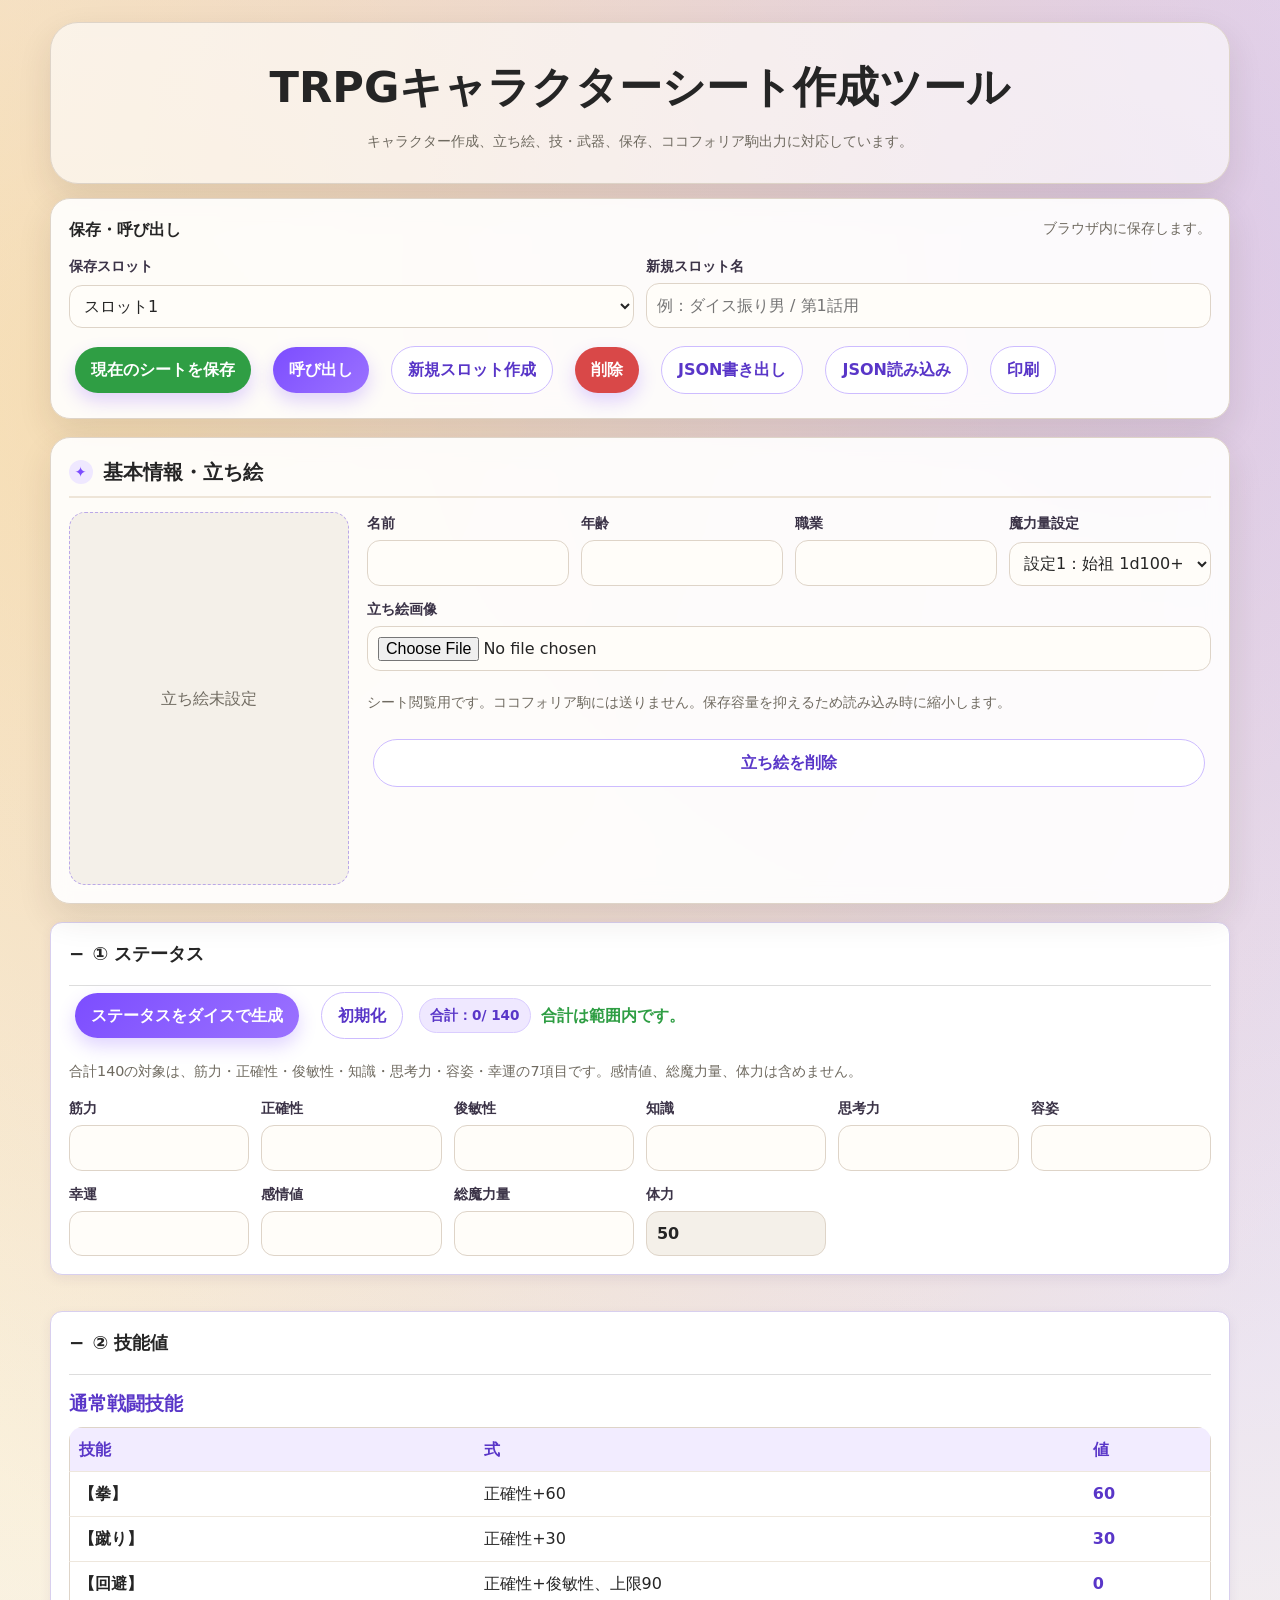
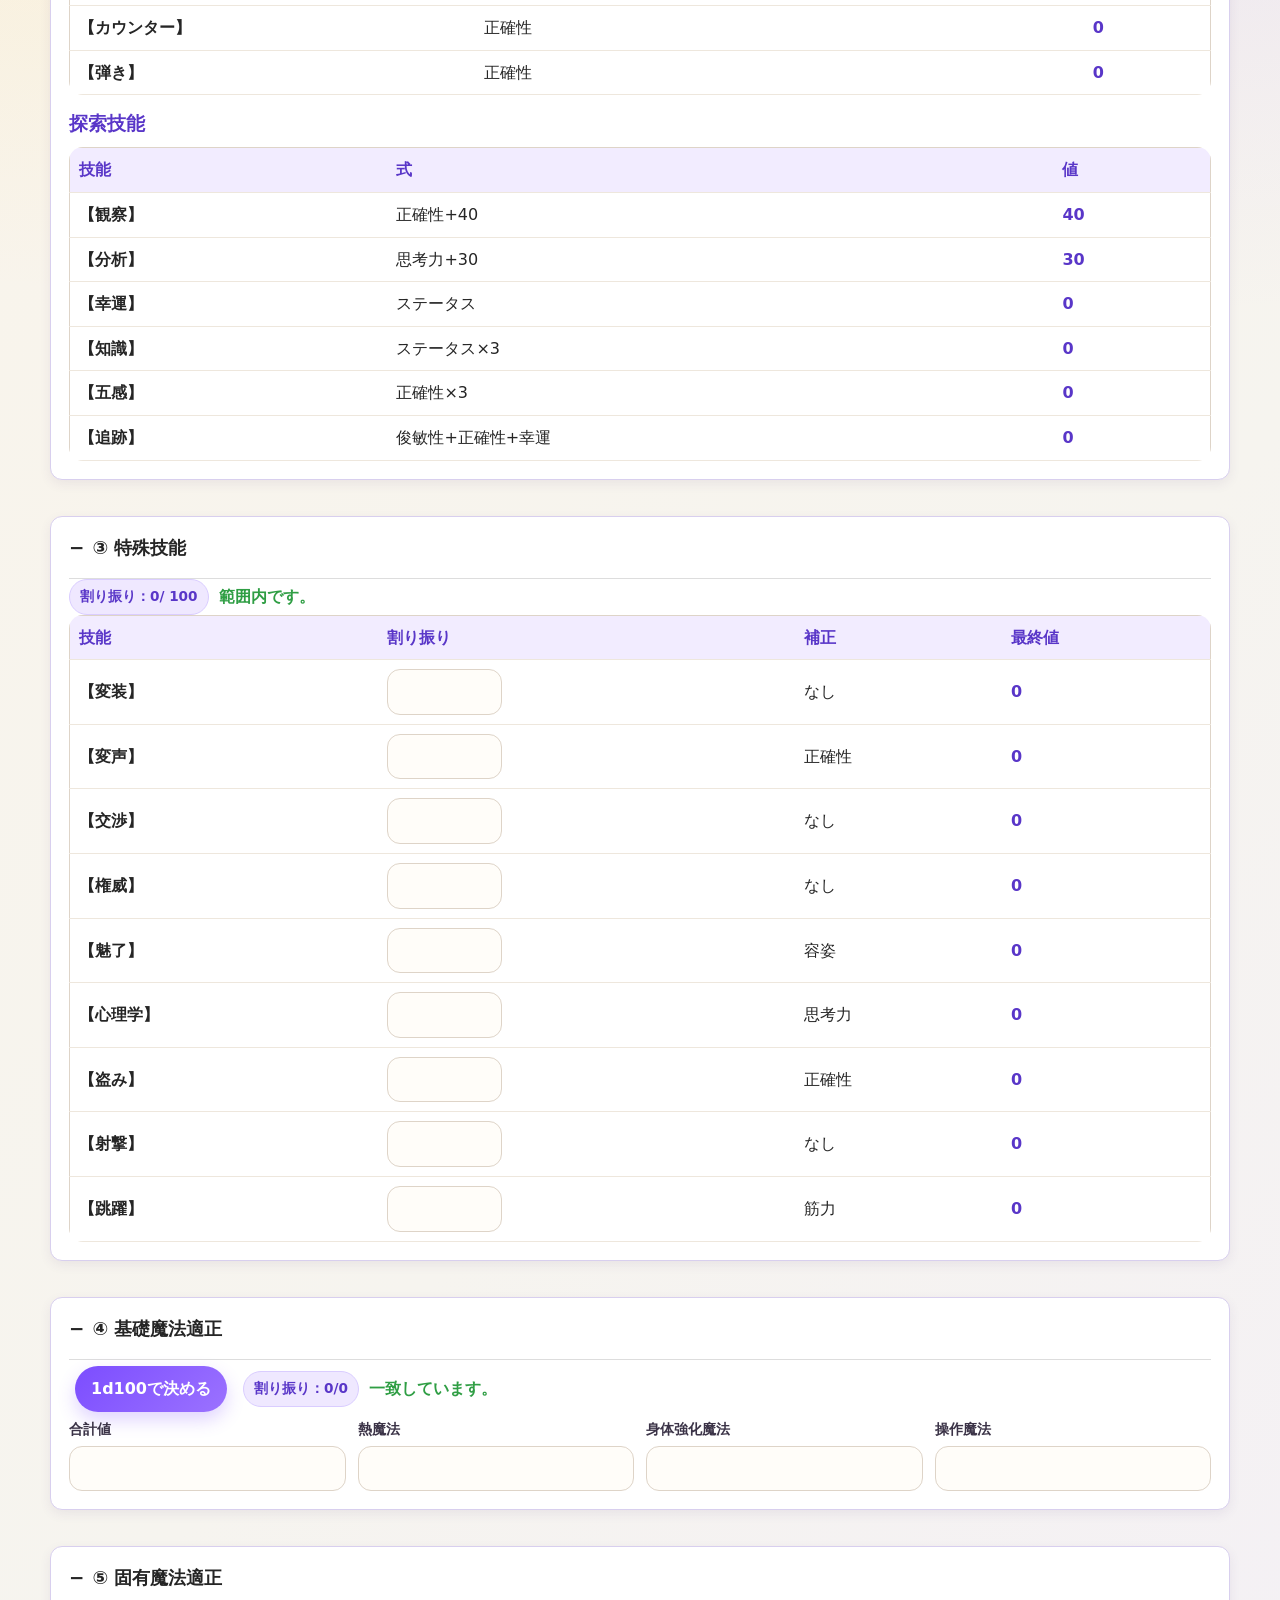
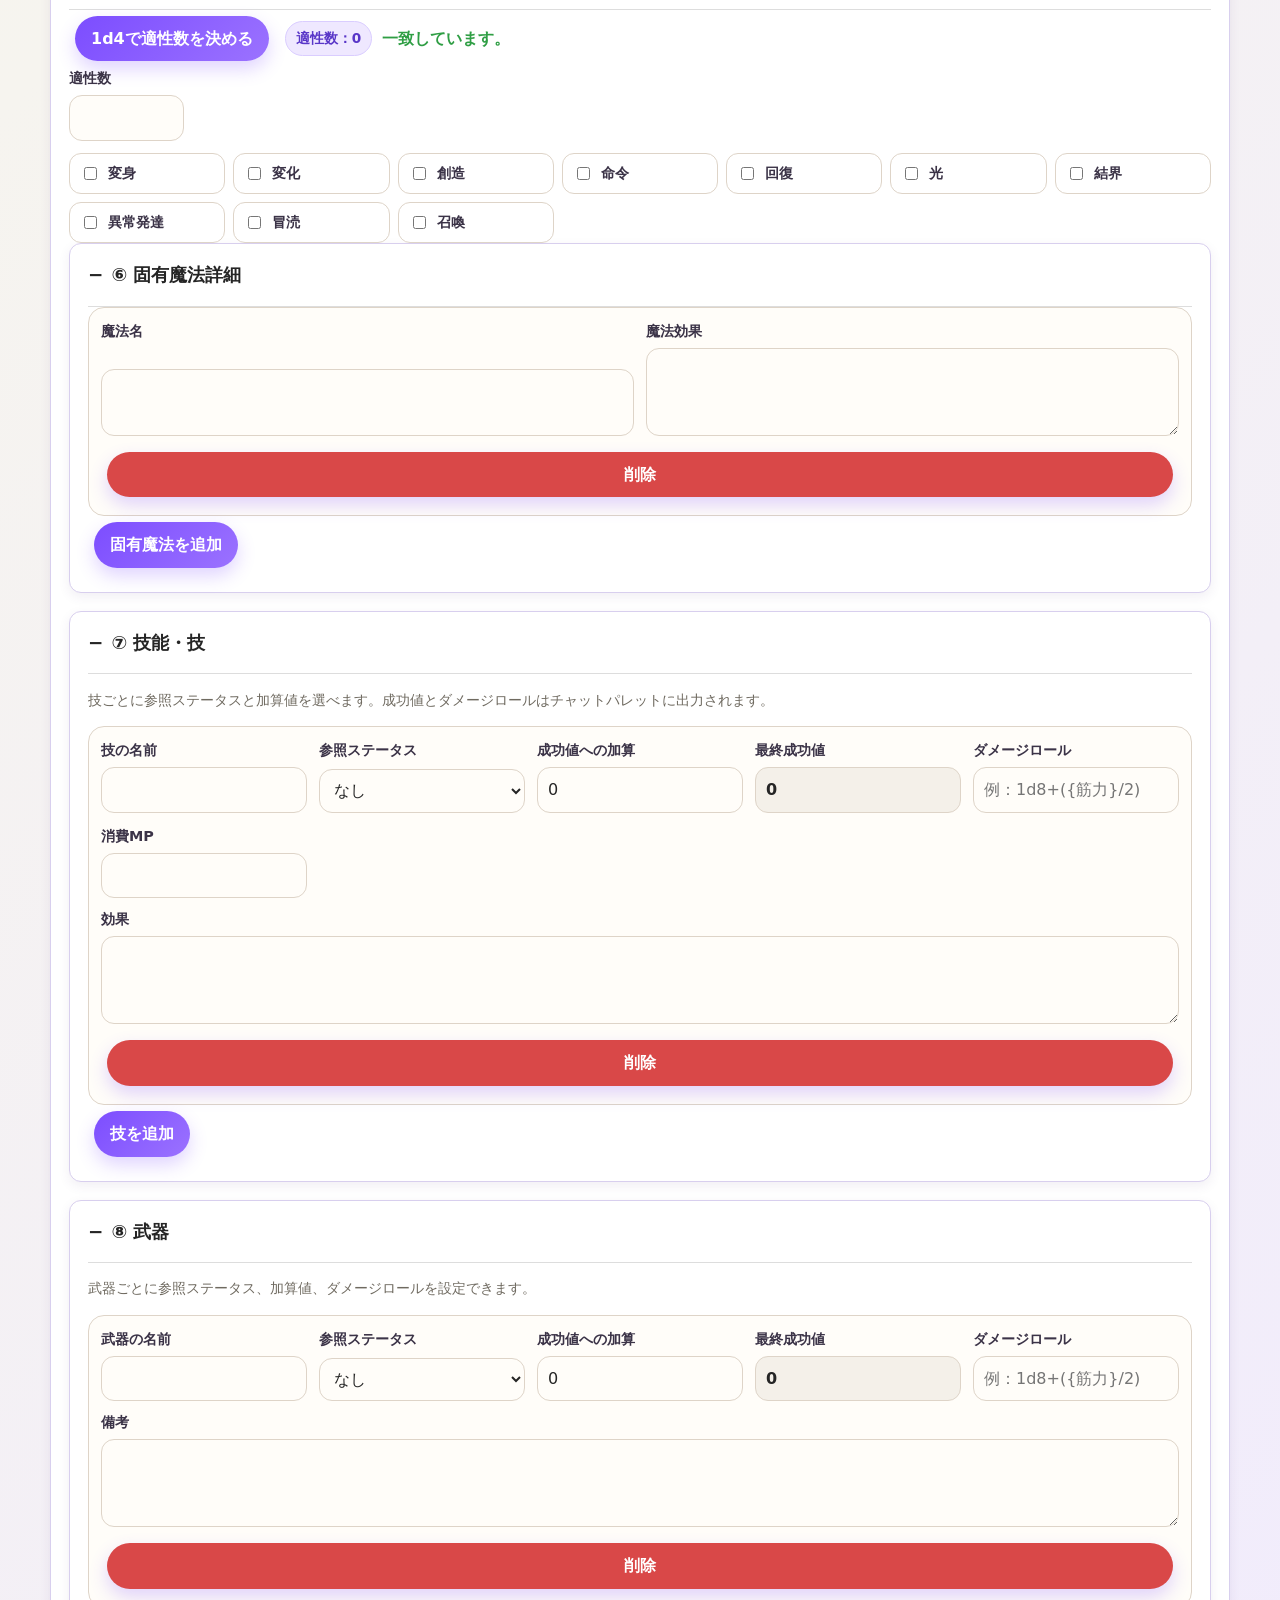
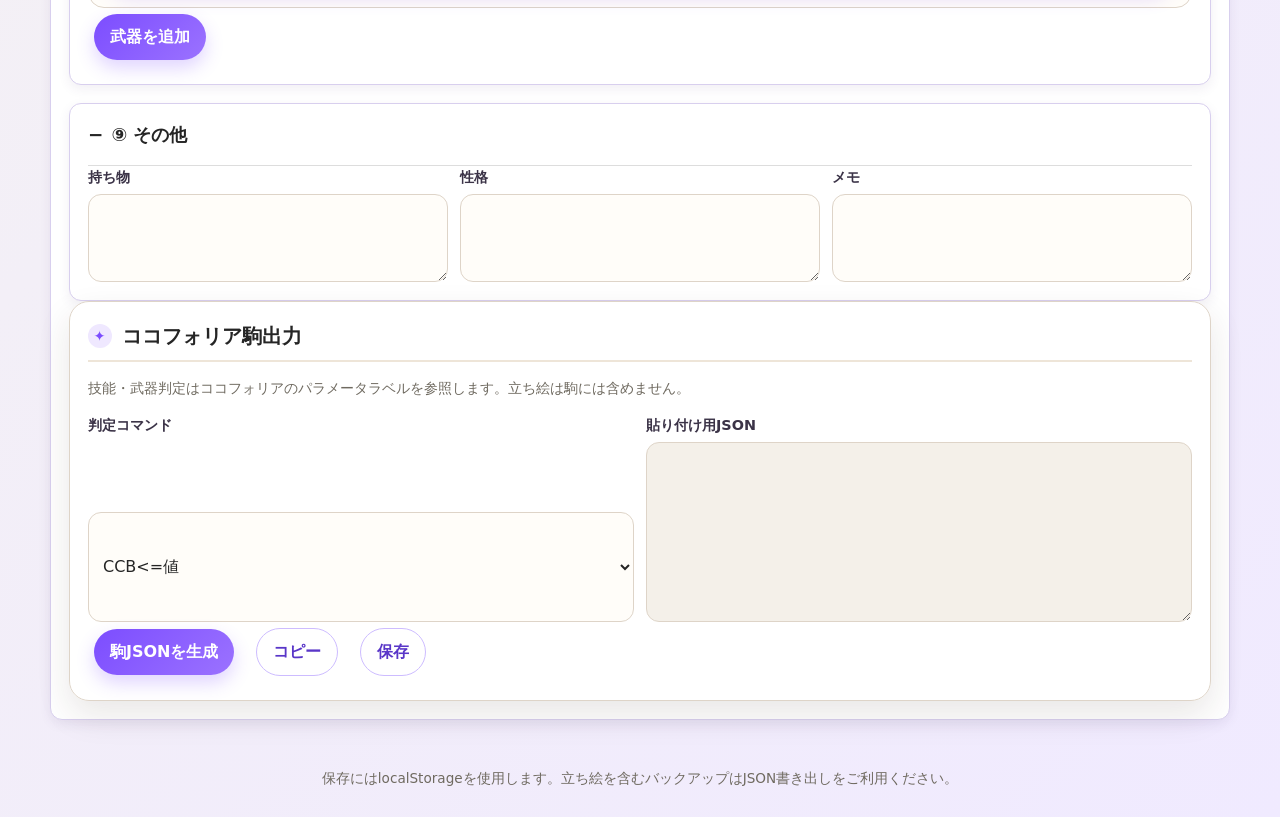
==== character-sheet.html @ ca89bb5b "Add files via upload" ====
<!DOCTYPE html>
<html lang="ja">
<head>
<meta charset="UTF-8"><meta name="viewport" content="width=device-width,initial-scale=1">
<title>TRPGキャラクターシート作成ツール</title>
<link rel="stylesheet" href="character-sheet_style.css">

</head>
<body>
<header><h1>TRPGキャラクターシート作成ツール</h1><p class="subtitle">キャラクター作成、立ち絵、技・武器、保存、ココフォリア駒出力に対応しています。</p></header>
<main>
<div class="toolbar"><div class="toolbar-title"><strong>保存・呼び出し</strong><span id="saveMessage" class="note">ブラウザ内に保存します。</span></div><div class="grid two"><div class="field"><label>保存スロット</label><select id="saveSlot"></select></div><div class="field"><label>新規スロット名</label><input id="newSlotName" placeholder="例：ダイス振り男 / 第1話用"></div></div><div class="row"><button class="ok" onclick="saveSheet()">現在のシートを保存</button><button onclick="loadSheet()">呼び出し</button><button class="secondary" onclick="createSlot()">新規スロット作成</button><button class="danger" onclick="deleteSlot()">削除</button><button class="secondary" onclick="exportJson()">JSON書き出し</button><button class="secondary" onclick="importFile.click()">JSON読み込み</button><button class="secondary" onclick="print()">印刷</button><input id="importFile" type="file" accept="application/json" hidden onchange="importJson(event)"></div></div>
<section><h2>基本情報・立ち絵</h2><div class="portrait-wrap"><div><img id="portraitPreview" class="portrait" alt="立ち絵プレビュー"><div id="portraitEmpty" class="portrait empty">立ち絵未設定</div></div><div><div class="grid"><div class="field"><label>名前</label><input id="charName" data-save></div><div class="field"><label>年齢</label><input id="age" data-save></div><div class="field"><label>職業</label><input id="job" data-save></div><div class="field"><label>魔力量設定</label><select id="originSetting" data-save><option value="始祖">設定1：始祖 1d100+20</option><option value="眷属">設定2：眷属 1d100-1</option></select></div></div><div class="field no-print" style="margin-top:12px"><label>立ち絵画像</label><input id="portraitFile" type="file" accept="image/png,image/jpeg,image/webp" onchange="loadPortrait(event)"><p class="note">シート閲覧用です。ココフォリア駒には送りません。保存容量を抑えるため読み込み時に縮小します。</p><button class="secondary" onclick="clearPortrait()">立ち絵を削除</button></div></div></div></section>
<details open><summary>① ステータス</summary><div class="row no-print"><button onclick="rollStats()">ステータスをダイスで生成</button><button class="secondary" onclick="clearStats()">初期化</button><span class="pill">合計：<span id="manualTotal">0</span> / 140</span><span id="statMessage" class="note"></span></div><p class="note">合計140の対象は、筋力・正確性・俊敏性・知識・思考力・容姿・幸運の7項目です。感情値、総魔力量、体力は含めません。</p><div class="grid" id="statsGrid"></div></details>
<details open><summary>② 技能値</summary><h3>通常戦闘技能</h3><div class="table-wrap"><table><thead><tr><th>技能</th><th>式</th><th>値</th></tr></thead><tbody id="combatSkills"></tbody></table></div><h3>探索技能</h3><div class="table-wrap"><table><thead><tr><th>技能</th><th>式</th><th>値</th></tr></thead><tbody id="searchSkills"></tbody></table></div></details>
<details open><summary>③ 特殊技能</summary><div class="row"><span class="pill">割り振り：<span id="specialUsed">0</span> / 100</span><span id="specialMessage" class="note"></span></div><div class="table-wrap"><table><thead><tr><th>技能</th><th>割り振り</th><th>補正</th><th>最終値</th></tr></thead><tbody id="specialSkills"></tbody></table></div></details>
<details open><summary>④ 基礎魔法適正</summary><div class="row no-print"><button onclick="rollBasicMagic()">1d100で決める</button><span class="pill">割り振り：<span id="basicMagicUsed">0</span> / <span id="basicMagicTotalText">0</span></span><span id="basicMagicMessage" class="note"></span></div><div class="grid"><div class="field"><label>合計値</label><input id="basicMagicTotal" type="number" min="0" data-save oninput="calculateAll()"></div><div class="field"><label>熱魔法</label><input id="heatMagic" type="number" min="0" data-save oninput="calculateAll()"></div><div class="field"><label>身体強化魔法</label><input id="bodyMagic" type="number" min="0" data-save oninput="calculateAll()"></div><div class="field"><label>操作魔法</label><input id="controlMagic" type="number" min="0" data-save oninput="calculateAll()"></div></div></details>
<details open><summary>⑤ 固有魔法適正</summary><div class="row no-print"><button onclick="rollUniqueMagicCount()">1d4で適性数を決める</button><span class="pill">適性数：<span id="uniqueMagicCountText">0</span></span><span id="uniqueMagicMessage" class="note"></span></div><div class="field mini"><label>適性数</label><input id="uniqueMagicCount" type="number" min="0" max="4" data-save oninput="calculateAll()"></div><div id="uniqueMagicOptions" class="magic-options"></div></section>
<details open><summary>⑥ 固有魔法詳細</summary><div id="uniqueMagicDetails" class="dynamic-list"></div><button onclick="addUniqueMagicDetail()">固有魔法を追加</button></details>
<details open><summary>⑦ 技能・技</summary><p class="note">技ごとに参照ステータスと加算値を選べます。成功値とダメージロールはチャットパレットに出力されます。</p><div id="techniques" class="dynamic-list"></div><button onclick="addTechnique()">技を追加</button></details>
<details open><summary>⑧ 武器</summary><p class="note">武器ごとに参照ステータス、加算値、ダメージロールを設定できます。</p><div id="weapons" class="dynamic-list"></div><button onclick="addWeapon()">武器を追加</button></details>
<details open><summary>⑨ その他</summary><div class="grid two"><div class="field"><label>持ち物</label><textarea id="items" data-save></textarea></div><div class="field"><label>性格</label><textarea id="personality" data-save></textarea></div><div class="field"><label>メモ</label><textarea id="memo" data-save></textarea></div></div></details>
<section><h2>ココフォリア駒出力</h2><p class="note">技能・武器判定はココフォリアのパラメータラベルを参照します。立ち絵は駒には含めません。</p><div class="grid two"><div class="field"><label>判定コマンド</label><select id="cocDiceCommand" data-save><option value="CCB">CCB&lt;=値</option><option value="CC">CC&lt;=値</option></select></div><div class="field"><label>貼り付け用JSON</label><textarea id="cocofoliaOutput" readonly></textarea></div></div><div class="row"><button onclick="outputCocofolia()">駒JSONを生成</button><button class="secondary" onclick="copyCocofolia()">コピー</button><button class="secondary" onclick="downloadCocofoliaJson()">保存</button><span id="cocofoliaMessage" class="note"></span></div></section>
</main><footer>保存にはlocalStorageを使用します。立ち絵を含むバックアップはJSON書き出しをご利用ください。</footer>
<script>
const KEY='trpgSheet_v4';let portraitData='';const statOpts=[['none','なし'],['str','筋力'],['acc','正確性'],['agi','俊敏性'],['know','知識'],['think','思考力'],['looks','容姿'],['luck','幸運'],['emotion','感情値']];const stats=[['str','筋力'],['acc','正確性'],['agi','俊敏性'],['know','知識'],['think','思考力'],['looks','容姿'],['luck','幸運'],['emotion','感情値'],['mp','総魔力量'],['hp','体力',1]];const uniqueNames=['変身','変化','創造','命令','回復','光','結界','異常発達','冒涜','召喚'];const special=[['disguise','変装','なし'],['voice','変声','正確性'],['negotiate','交渉','なし'],['authority','権威','なし'],['charm','魅了','容姿'],['psychology','心理学','思考力'],['steal','盗み','正確性'],['shooting','射撃','なし'],['jump','跳躍','筋力']];const N=id=>Number(document.getElementById(id)?.value||0),E=s=>String(s).replace(/[&<>'"]/g,c=>({'&':'&amp;','<':'&lt;','>':'&gt;',"'":'&#39;','"':'&quot;'}[c]));function msg(id,t,c='note'){let e=document.getElementById(id);e.textContent=t;e.className=c}function options(selected='none'){return statOpts.map(([v,n])=>`<option value="${v}" ${v===selected?'selected':''}>${n}</option>`).join('')}function statName(id){return Object.fromEntries(statOpts)[id]||'なし'}
function render(){statsGrid.innerHTML=stats.map(([id,n,r])=>`<div class="field"><label>${n}</label><input id="${id}" type="number" min="0" data-save ${r?'readonly':''} oninput="calculateAll()"></div>`).join('');specialSkills.innerHTML=special.map(([id,n,b])=>`<tr><td><b>【${n}】</b></td><td><input class="mini" id="sp_${id}" type="number" min="0" data-save oninput="calculateAll()"></td><td>${b}</td><td class="calc" id="sp_${id}_total">0</td></tr>`).join('');uniqueMagicOptions.innerHTML=uniqueNames.map(n=>`<label class="check-card"><input id="unique_${n}" type="checkbox" value="${n}" data-save data-unique onchange="calculateAll()">${n}</label>`).join('')}
function vals(){let v={str:N('str'),acc:N('acc'),agi:N('agi'),know:N('know'),think:N('think'),looks:N('looks'),luck:N('luck'),emotion:N('emotion'),mp:N('mp')};v.hp=v.str+50;v.combat={拳:v.acc+60,蹴り:v.acc+30,回避:Math.min(v.acc+v.agi,90),カウンター:v.acc,弾き:v.acc};v.search={観察:v.acc+40,分析:v.think+30,幸運:v.luck,知識:v.know*3,五感:v.acc*3,追跡:v.agi+v.acc+v.luck};v.special={変装:N('sp_disguise'),変声:N('sp_voice')+v.acc,交渉:N('sp_negotiate'),権威:N('sp_authority'),魅了:N('sp_charm')+v.looks,心理学:N('sp_psychology')+v.think,盗み:N('sp_steal')+v.acc,射撃:N('sp_shooting'),跳躍:N('sp_jump')+v.str};return v}
function calculateAll(){let v=vals();hp.value=v.hp;let total=['str','acc','agi','know','think','looks','luck'].reduce((a,x)=>a+N(x),0);manualTotal.textContent=total;msg('statMessage',total>140?'合計が140を超えています。':'合計は範囲内です。',total>140?'warning':'success');let c=[['拳','正確性+60'],['蹴り','正確性+30'],['回避','正確性+俊敏性、上限90'],['カウンター','正確性'],['弾き','正確性']];combatSkills.innerHTML=c.map(x=>`<tr><td><b>【${x[0]}】</b></td><td>${x[1]}</td><td class="calc">${v.combat[x[0]]}</td></tr>`).join('');let s=[['観察','正確性+40'],['分析','思考力+30'],['幸運','ステータス'],['知識','ステータス×3'],['五感','正確性×3'],['追跡','俊敏性+正確性+幸運']];searchSkills.innerHTML=s.map(x=>`<tr><td><b>【${x[0]}】</b></td><td>${x[1]}</td><td class="calc">${v.search[x[0]]}</td></tr>`).join('');special.forEach(([id,n])=>document.getElementById(`sp_${id}_total`).textContent=v.special[n]);let used=special.reduce((a,[id])=>a+N(`sp_${id}`),0);specialUsed.textContent=used;msg('specialMessage',used>100?'100点を超えています。':'範囲内です。',used>100?'warning':'success');let bt=N('basicMagicTotal'),bu=N('heatMagic')+N('bodyMagic')+N('controlMagic');basicMagicUsed.textContent=bu;basicMagicTotalText.textContent=bt;msg('basicMagicMessage',bu>bt?'合計値を超えています。':bu<bt?`あと${bt-bu}点です。`:'一致しています。',bu>bt?'warning':bu===bt?'success':'note');let uc=N('uniqueMagicCount'),ch=document.querySelectorAll('[data-unique]:checked').length;uniqueMagicCountText.textContent=uc;msg('uniqueMagicMessage',ch>uc?'選択数超過です。':ch<uc?`あと${uc-ch}個です。`:'一致しています。',ch>uc?'warning':ch===uc?'success':'note');document.querySelectorAll('[data-live-total]').forEach(el=>{let card=el.closest('.card'),ref=card.querySelector('[data-field=ref]').value,add=Number(card.querySelector('[data-field=add]').value||0);el.value=(ref==='none'?0:v[ref])+add})}
function roll(c,s){let t=0;while(c--)t+=Math.floor(Math.random()*s)+1;return t}function rollStats(){['str','acc','agi','know','think','looks','luck'].forEach(x=>document.getElementById(x).value=roll(5,6));emotion.value=roll(10,6);mp.value=originSetting.value==='始祖'?roll(1,100)+20:Math.max(0,roll(1,100)-1);calculateAll()}function clearStats(){stats.forEach(([id])=>document.getElementById(id).value='');calculateAll()}function rollBasicMagic(){basicMagicTotal.value=roll(1,100);heatMagic.value=bodyMagic.value=controlMagic.value=0;calculateAll()}function rollUniqueMagicCount(){uniqueMagicCount.value=roll(1,4);document.querySelectorAll('[data-unique]').forEach(x=>x.checked=false);calculateAll()}
function addUniqueMagicDetail(d={}){let c=document.createElement('div');c.className='card unique-detail';c.innerHTML=`<div class="grid two"><div class="field"><label>魔法名</label><input data-field="magicName" value="${E(d.magicName||'')}"></div><div class="field"><label>魔法効果</label><textarea data-field="magicEffect">${E(d.magicEffect||'')}</textarea></div></div><button class="danger" onclick="this.closest('.card').remove()">削除</button>`;uniqueMagicDetails.appendChild(c)}
function actionCard(type,d={}){let c=document.createElement('div');c.className=`card ${type}`;let isTech=type==='technique';c.innerHTML=`<div class="grid"><div class="field"><label>${isTech?'技':'武器'}の名前</label><input data-field="name" value="${E(d.name||'')}"></div><div class="field"><label>参照ステータス</label><select data-field="ref" onchange="calculateAll()">${options(d.ref||'none')}</select></div><div class="field"><label>成功値への加算</label><input type="number" data-field="add" value="${E(d.add??'0')}" oninput="calculateAll()"></div><div class="field"><label>最終成功値</label><input data-live-total readonly></div><div class="field"><label>ダメージロール</label><input data-field="damage" value="${E(d.damage||'')}" placeholder="例：1d8+({筋力}/2)"></div>${isTech?`<div class="field"><label>消費MP</label><input type="number" min="0" data-field="mp" value="${E(d.mp||'')}"></div>`:''}</div><div class="field"><label>${isTech?'効果':'備考'}</label><textarea data-field="note">${E(d.note||'')}</textarea></div><button class="danger" onclick="this.closest('.card').remove()">削除</button>`;(isTech?techniques:weapons).appendChild(c);calculateAll()}
function addTechnique(d={}){actionCard('technique',d)}function addWeapon(d={}){actionCard('weapon',d)}function actionData(selector){return [...document.querySelectorAll(selector)].map(c=>({name:c.querySelector('[data-field=name]').value.trim(),ref:c.querySelector('[data-field=ref]').value,add:c.querySelector('[data-field=add]').value,damage:c.querySelector('[data-field=damage]').value.trim(),mp:c.querySelector('[data-field=mp]')?.value||'',note:c.querySelector('[data-field=note]').value})).filter(x=>x.name||x.damage||x.note||Number(x.add))}
function loadPortrait(e){let f=e.target.files[0];if(!f)return;let r=new FileReader();r.onload=()=>{let img=new Image();img.onload=()=>{let max=900,scale=Math.min(1,max/Math.max(img.width,img.height)),cv=document.createElement('canvas');cv.width=Math.round(img.width*scale);cv.height=Math.round(img.height*scale);cv.getContext('2d').drawImage(img,0,0,cv.width,cv.height);portraitData=cv.toDataURL('image/jpeg',.82);showPortrait()};img.src=r.result};r.readAsDataURL(f)}function showPortrait(){portraitPreview.style.display=portraitData?'block':'none';portraitEmpty.style.display=portraitData?'none':'grid';if(portraitData)portraitPreview.src=portraitData}function clearPortrait(){portraitData='';portraitFile.value='';showPortrait()}
function refExpr(ref,add){let base=ref==='none'?'0':`{${statName(ref)}}`,n=Number(add||0);return n===0?base:`${base}${n>0?'+':''}${n}`}function cocofolia(){calculateAll();let v=vals(),cmd=cocDiceCommand.value,params=[['筋力',v.str],['正確性',v.acc],['俊敏性',v.agi],['知識',v.know],['思考力',v.think],['容姿',v.looks],['幸運',v.luck],['感情値',v.emotion],['総魔力量',v.mp],['変装割振',N('sp_disguise')],['変声割振',N('sp_voice')],['交渉割振',N('sp_negotiate')],['権威割振',N('sp_authority')],['魅了割振',N('sp_charm')],['心理学割振',N('sp_psychology')],['盗み割振',N('sp_steal')],['射撃割振',N('sp_shooting')],['跳躍割振',N('sp_jump')]].map(([label,value])=>({label,value:String(value)}));let lines=['// ステータス判定',`${cmd}<={筋力} 【筋力】`,`${cmd}<={正確性} 【正確性】`,`${cmd}<={俊敏性} 【俊敏性】`,`${cmd}<={知識} 【知識】`,`${cmd}<={思考力} 【思考力】`,`${cmd}<={容姿} 【容姿】`,`${cmd}<={幸運} 【幸運】`,`${cmd}<={感情値} 【感情値】`,'// 通常戦闘技能',`${cmd}<={正確性}+60 【拳】`,`${cmd}<={正確性}+30 【蹴り】`,`${cmd}<=min({正確性}+{俊敏性},90) 【回避】`,`${cmd}<={正確性} 【カウンター】`,`${cmd}<={正確性} 【弾き】`,`({筋力}/2) 【こぶしダメージ】`,'// 探索技能',`${cmd}<={正確性}+40 【観察】`,`${cmd}<={思考力}+30 【分析】`,`${cmd}<={幸運} 【幸運】`,`${cmd}<={知識}*3 【知識】`,`${cmd}<={正確性}*3 【五感】`,`${cmd}<={俊敏性}+{正確性}+{幸運} 【追跡】`,'// 特殊技能',`${cmd}<={変装割振} 【変装】`,`${cmd}<={変声割振}+{正確性} 【変声】`,`${cmd}<={交渉割振} 【交渉】`,`${cmd}<={権威割振} 【権威】`,`${cmd}<={魅了割振}+{容姿} 【魅了】`,`${cmd}<={心理学割振}+{思考力} 【心理学】`,`${cmd}<={盗み割振}+{正確性} 【盗み】`,`${cmd}<={射撃割振} 【射撃】`,`${cmd}<={跳躍割振}+{筋力} 【跳躍】`];let ts=actionData('.technique'),ws=actionData('.weapon');if(ts.length)lines.push('// 技');ts.forEach(t=>{lines.push(`${cmd}<=${refExpr(t.ref,t.add)} 【${t.name||'名称未設定'}】`);if(t.damage)lines.push(`${t.damage} 【${t.name||'名称未設定'}・ダメージ】`)});if(ws.length)lines.push('// 武器');ws.forEach(w=>{lines.push(`${cmd}<=${refExpr(w.ref,w.add)} 【${w.name||'名称未設定'}】`);if(w.damage)lines.push(`${w.damage} 【${w.name||'名称未設定'}・ダメージ】`)});return {kind:'character',data:{name:charName.value||'ダイス振り男',initiative:v.agi,externalUrl:null,iconUrl:null,params,status:[{label:'HP',value:v.hp,max:v.hp},{label:'MP',value:v.mp,max:v.mp},{label:'SAN',value:v.emotion,max:v.emotion}],commands:lines.join('\n'),memo:[`年齢：${age.value||'未設定'}`,`職業：${job.value||'未設定'}`,`持ち物：${items.value||'未設定'}`,`性格：${personality.value||'未設定'}`,`メモ：${memo.value||'未設定'}`].join('\n')}}}
function outputCocofolia(){cocofoliaOutput.value=JSON.stringify(cocofolia());msg('cocofoliaMessage','生成しました。','success')}async function copyCocofolia(){if(!cocofoliaOutput.value)outputCocofolia();try{await navigator.clipboard.writeText(cocofoliaOutput.value)}catch{cocofoliaOutput.select();document.execCommand('copy')}msg('cocofoliaMessage','コピーしました。','success')}function downloadCocofoliaJson(){if(!cocofoliaOutput.value)outputCocofolia();let a=document.createElement('a'),u=URL.createObjectURL(new Blob([cocofoliaOutput.value],{type:'application/json'}));a.href=u;a.download=(charName.value||'ダイス振り男')+'_ccfolia.json';a.click();URL.revokeObjectURL(u)}
function collect(){let d={portraitData};document.querySelectorAll('[data-save]').forEach(e=>d[e.id]=e.type==='checkbox'?e.checked:e.value);d.magics=[...document.querySelectorAll('.unique-detail')].map(c=>({magicName:c.querySelector('[data-field=magicName]').value,magicEffect:c.querySelector('[data-field=magicEffect]').value}));d.techniques=actionData('.technique');d.weapons=actionData('.weapon');return d}function apply(d){portraitData=d.portraitData||'';showPortrait();document.querySelectorAll('[data-save]').forEach(e=>{if(d[e.id]!==undefined)e.type==='checkbox'?e.checked=!!d[e.id]:e.value=d[e.id]});uniqueMagicDetails.innerHTML='';(d.magics||[]).forEach(addUniqueMagicDetail);techniques.innerHTML='';(d.techniques||[]).forEach(addTechnique);weapons.innerHTML='';(d.weapons||[]).forEach(addWeapon);if(!d.magics?.length)addUniqueMagicDetail();if(!d.techniques?.length)addTechnique();if(!d.weapons?.length)addWeapon();calculateAll()}function slots(){try{return JSON.parse(localStorage.getItem(KEY))||{}}catch{return {}}}function setSlots(s){try{localStorage.setItem(KEY,JSON.stringify(s))}catch{msg('saveMessage','保存容量を超えました。JSON書き出しをご利用ください。','warning')}}function refresh(sel){let s=slots(),n=Object.keys(s);if(!n.length){s['スロット1']=collect();setSlots(s);n=['スロット1']}saveSlot.innerHTML=n.map(x=>`<option>${E(x)}</option>`).join('');if(sel)saveSlot.value=sel}function createSlot(){let n=newSlotName.value.trim()||`スロット${Object.keys(slots()).length+1}`,s=slots();s[n]=collect();setSlots(s);refresh(n);msg('saveMessage',`「${n}」を作成しました。`,'success')}function saveSheet(){let n=saveSlot.value,s=slots();s[n]=collect();setSlots(s);msg('saveMessage',`「${n}」に保存しました。`,'success')}function loadSheet(){let s=slots();if(s[saveSlot.value])apply(s[saveSlot.value])}function deleteSlot(){let n=saveSlot.value;if(!confirm(`「${n}」を削除しますか？`))return;let s=slots();delete s[n];setSlots(s);refresh()}function exportJson(){let d=collect(),a=document.createElement('a'),u=URL.createObjectURL(new Blob([JSON.stringify(d,null,2)],{type:'application/json'}));a.href=u;a.download=(charName.value||'character')+'.json';a.click();URL.revokeObjectURL(u)}function importJson(e){let r=new FileReader();r.onload=()=>{try{apply(JSON.parse(r.result));msg('saveMessage','読み込みました。','success')}catch{msg('saveMessage','読み込みに失敗しました。','warning')}};if(e.target.files[0])r.readAsText(e.target.files[0])}
render();addUniqueMagicDetail();addTechnique();addWeapon();showPortrait();refresh();calculateAll();
</script>
</body></html>
---- character-sheet_style.css ----
:root {
    --bg:#f6f4ef;
    --panel:rgba(255,255,255,.9);
    --ink:#252525;
    --muted:#6f6a60;
    --line:#ded4c8;
    --main:#7c4dff;
    --dark:#5936c8;
    --soft:#efe8ff;
    --danger:#d94848;
    --ok:#2f9e44;
    --shadow:0 14px 34px rgba(52,38,24,.11)
}
* {
    box-sizing:border-box
}
body {
    margin:0;
    font-family:"Hiragino Sans","Yu Gothic",Meiryo,system-ui,sans-serif;
    background:radial-gradient(circle at 9% 7%,rgba(255,213,111,.45),transparent 28%),radial-gradient(circle at 87% 5%,rgba(184,154,255,.5),transparent 30%),linear-gradient(135deg,#fbf4e8,#f6f4ef 48%,#f0eaff);
    color:var(--ink);
    line-height:1.6
}
header,main {
    width:min(1180px,calc(100% - 28px));
    margin-inline:auto
}
header {
    margin-top:22px;
    margin-bottom:14px;
    padding:30px 22px;
    text-align:center;
    background:rgba(255,255,255,.62);
    border:1px solid var(--line);
    border-radius:28px;
    box-shadow:var(--shadow)
}
h1 {
    margin:0 0 8px;
    font-size:clamp(1.8rem,4vw,2.7rem)
}


.subtitle,.note {
    color:var(--muted);
    font-size:.9rem
}


.subtitle {
    margin:0
}
main {
    display:grid;
    gap:18px;
    margin-bottom:48px
}
section,.toolbar {
    background:var(--panel);
    border:1px solid var(--line);
    border-radius:20px;
    box-shadow:var(--shadow);
    padding:18px;
    backdrop-filter:blur(10px)
}
h2 {
    margin:0 0 14px;
    display:flex;
    align-items:center;
    gap:10px;
    font-size:1.25rem;
    border-bottom:2px solid #eee5d8;
    padding-bottom:8px
}
h2:before {
    content:"✦";
    display:grid;
    place-items:center;
    width:24px;
    height:24px;
    border-radius:50%;
    background:var(--soft);
    color:var(--main);
    font-size:.9rem
}
h3 {
    color:var(--dark);
    margin:14px 0 8px
}


.grid {
    display:grid;
    grid-template-columns:repeat(auto-fit,minmax(180px,1fr));
    gap:12px
}


.grid.two {
    grid-template-columns:repeat(auto-fit,minmax(260px,1fr))
}


.field {
    display:grid;
    gap:5px
}
label {
    font-weight:700;
    font-size:.9rem;
    color:#3b3347
}
input,select,textarea {
    width:100%;
    border:1px solid var(--line);
    border-radius:13px;
    padding:9px 10px;
    font:inherit;
    background:#fffdf9;
    color:var(--ink)
}
input:focus,select:focus,textarea:focus {
    outline:0;
    border-color:#b19cff;
    box-shadow:0 0 0 4px rgba(124,77,255,.13)
}
textarea {
    min-height:88px;
    resize:vertical
}
input[readonly],textarea[readonly] {
    background:#f4f0e9;
    font-weight:700
}


.row {
    display:flex;
    gap:10px;
    flex-wrap:wrap;
    align-items:center
}
button {
    border:0;
    border-radius:999px;
    padding:10px 16px;
    margin: 6px;
    font:inherit;
    font-weight:700;
    cursor:pointer;
    background:linear-gradient(135deg,var(--main),#9b72ff);
    color:#fff;
    box-shadow:0 8px 18px rgba(124,77,255,.24)
}
button.secondary {
    background:#fff;
    color:var(--dark);
    border:1px solid #cdbcff;
    box-shadow:none
}
button.danger {
    background:var(--danger)
}
button.ok {
    background:var(--ok)
}


.pill {
    display:inline-flex;
    border-radius:999px;
    padding:6px 10px;
    background:var(--soft);
    color:var(--dark);
    font-weight:700;
    font-size:.85rem;
    border:1px solid #dacdff
}


.warning {
    color:var(--danger);
    font-weight:700
}


.success {
    color:var(--ok);
    font-weight:700
}
table {
    width:100%;
    border-collapse:collapse;
    background:#fff;
    border:1px solid var(--line)
}
th,td {
    padding:9px;
    border-bottom:1px solid #eee7dd;
    text-align:left
}
th {
    background:#f2ecff;
    color:var(--dark)
}


.table-wrap {
    overflow-x:auto;
    border-radius:14px
}


.mini {
    max-width:115px
}


.calc {
    font-weight:700;
    color:var(--dark)
}


.dynamic-list {
    display:grid;
    gap:12px
}


.card {
    border:1px solid var(--line);
    background:#fffdf9;
    border-radius:16px;
    padding:12px;
    display:grid;
    gap:10px
}


.magic-options {
    display:grid;
    grid-template-columns:repeat(auto-fit,minmax(140px,1fr));
    margin-top: 12px;
    gap: 8px;
}


.check-card {
    border:1px solid var(--line);
    border-radius:12px;
    padding:8px 10px;
    background:#fff;
    display:flex;
    align-items:center;
    gap:8px;
    font-weight:700
}


.check-card input {
    width:auto
}


.toolbar {
    display:grid;
    gap:12px
}


.toolbar-title {
    display:flex;
    justify-content:space-between;
    gap:10px;
    flex-wrap:wrap
}
#cocofoliaOutput {
    min-height:180px;
    font-family:monospace;
    font-size:.84rem
}


.portrait-wrap {
    display:grid;
    grid-template-columns:minmax(180px,280px) 1fr;
    gap:18px;
    align-items:start
}


.portrait {
    width:100%;
    aspect-ratio:3/4;
    object-fit:contain;
    background:#f4f0e9;
    border:1px dashed #baa8e8;
    border-radius:16px
}


.portrait.empty {
    display:grid;
    place-items:center;
    color:var(--muted)
}
footer {
    text-align:center;
    color:var(--muted);
    padding:0 20px 28px;
    font-size:.85rem
}
@media(max-width:650px) {
    .portrait-wrap {
        grid-template-columns:1fr
    }
}
@media print {
    body {
        background:#fff
    }
    .toolbar,button,.no-print,input[type=file] {
        display:none!important
    }
    section,header {
        box-shadow:none
    }
    main {
        width:100%
    }
}



details {
    background: #fff;
    border: 1px solid #d8cfee;
    border-radius: 12px;
    padding: 0 18px 18px;
    box-shadow: 0 4px 12px rgba(80, 50, 120, 0.08);
}

details + details {
    margin-top: 18px;
}

summary {
    cursor: pointer;
    font-size: 1.15rem;
    font-weight: bold;
    padding: 16px 0;
    list-style: none;
    border-bottom: 1px solid #ddd;
}

summary::-webkit-details-marker {
    display: none;
}

summary::before {
    content: "＋";
    display: inline-block;
    margin-right: 8px;
}

details[open] summary::before {
    content: "−";
}
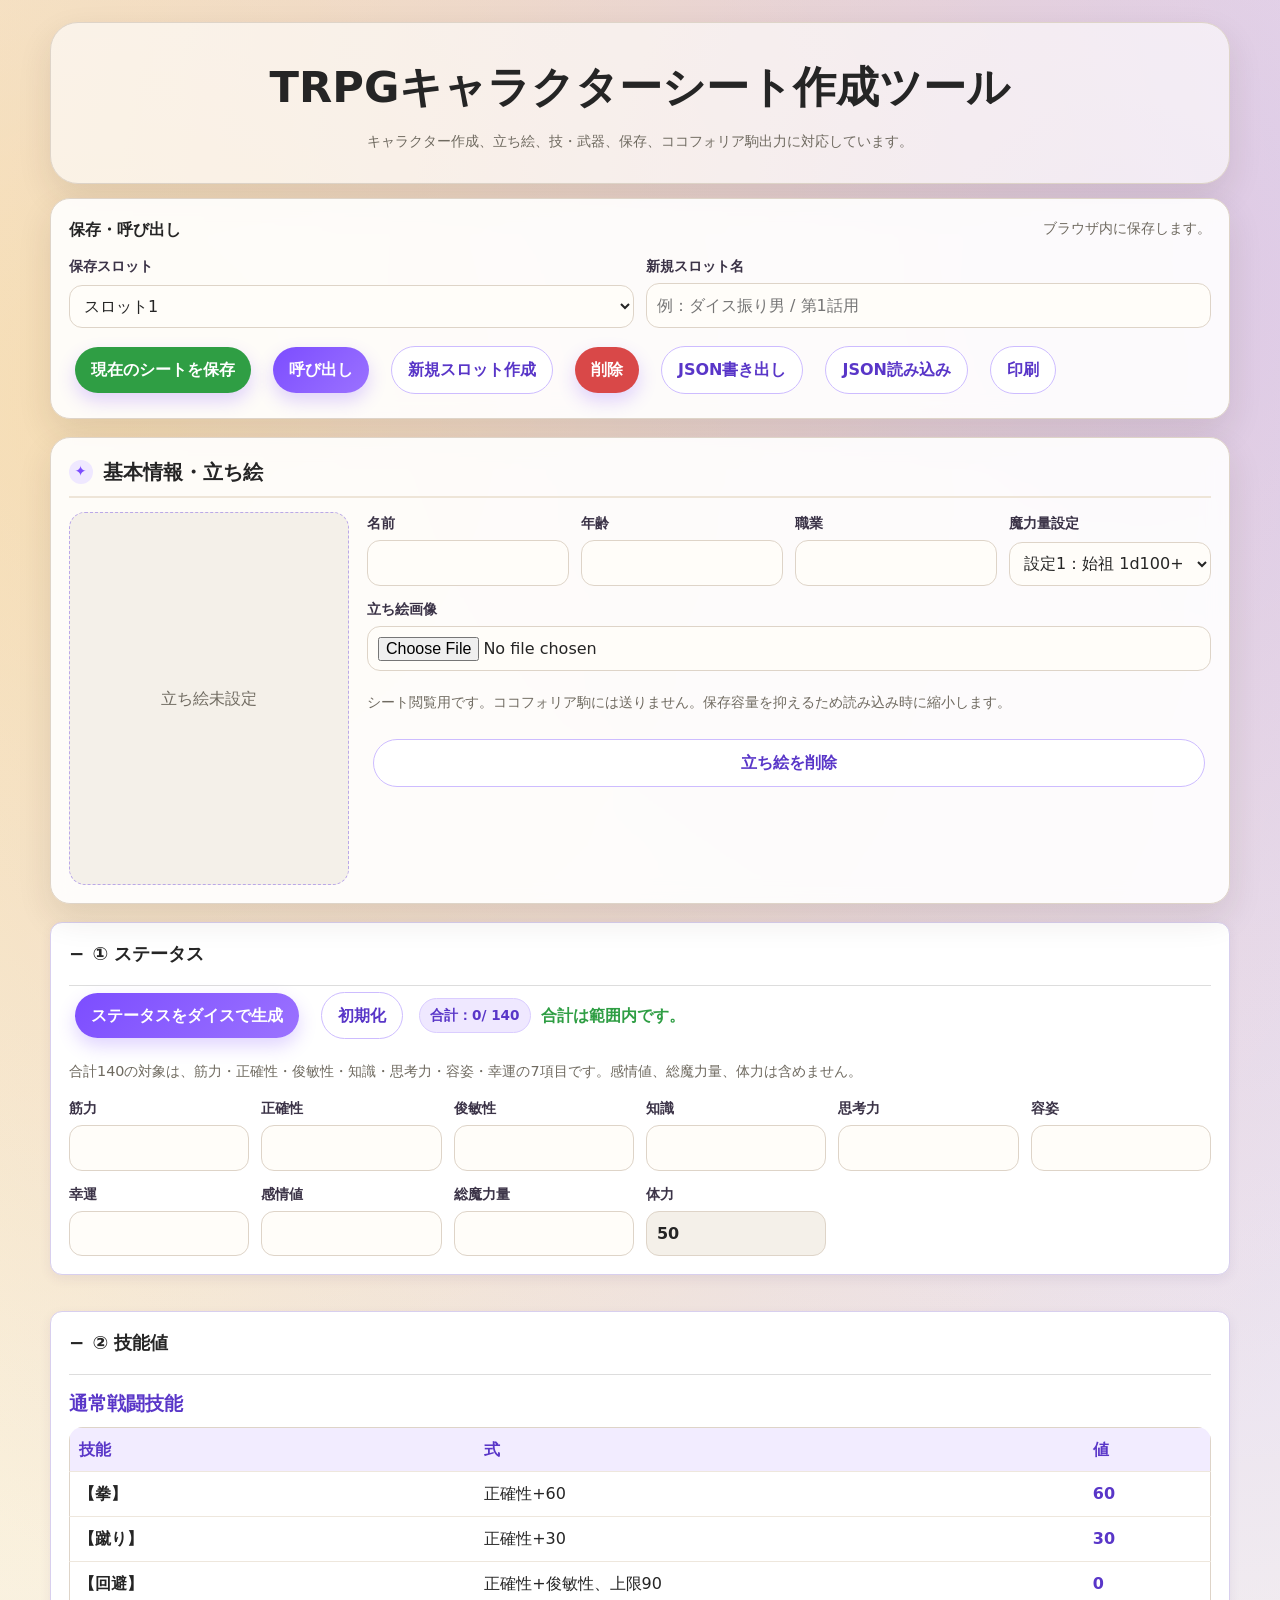
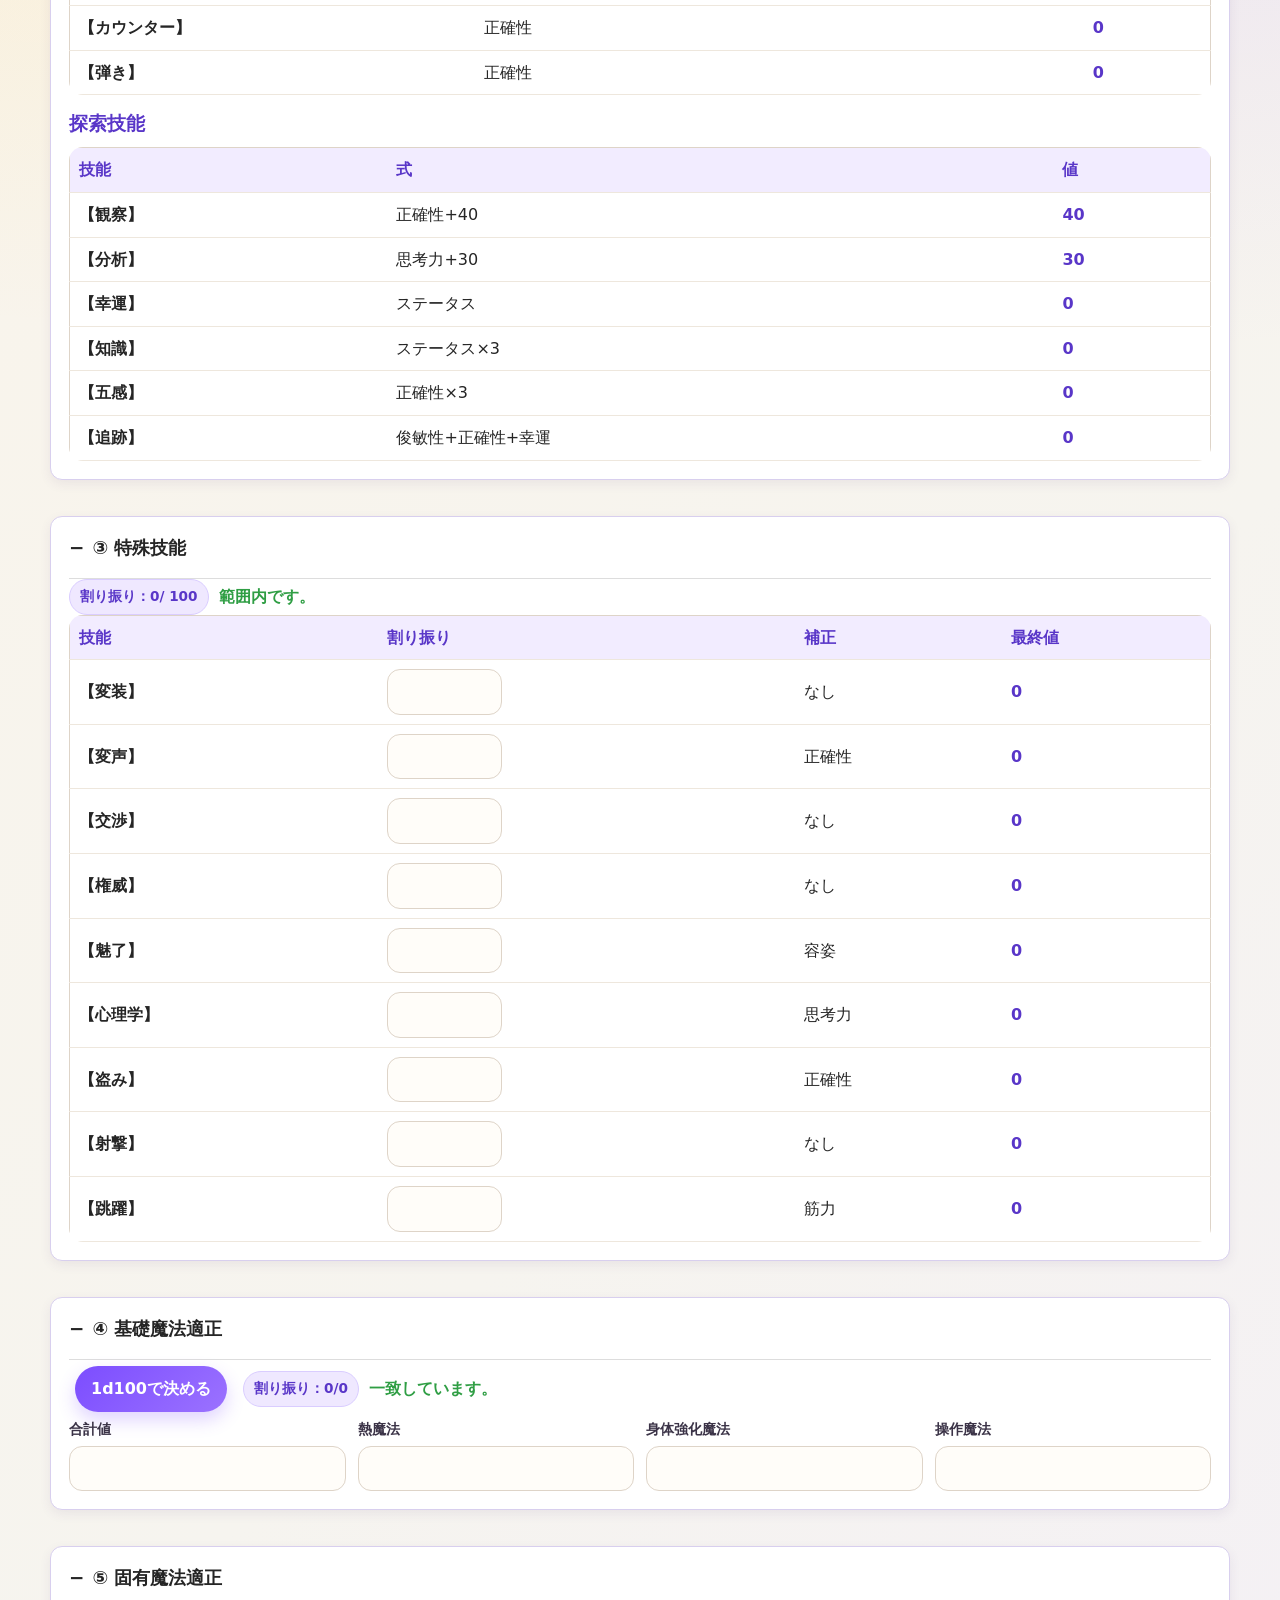
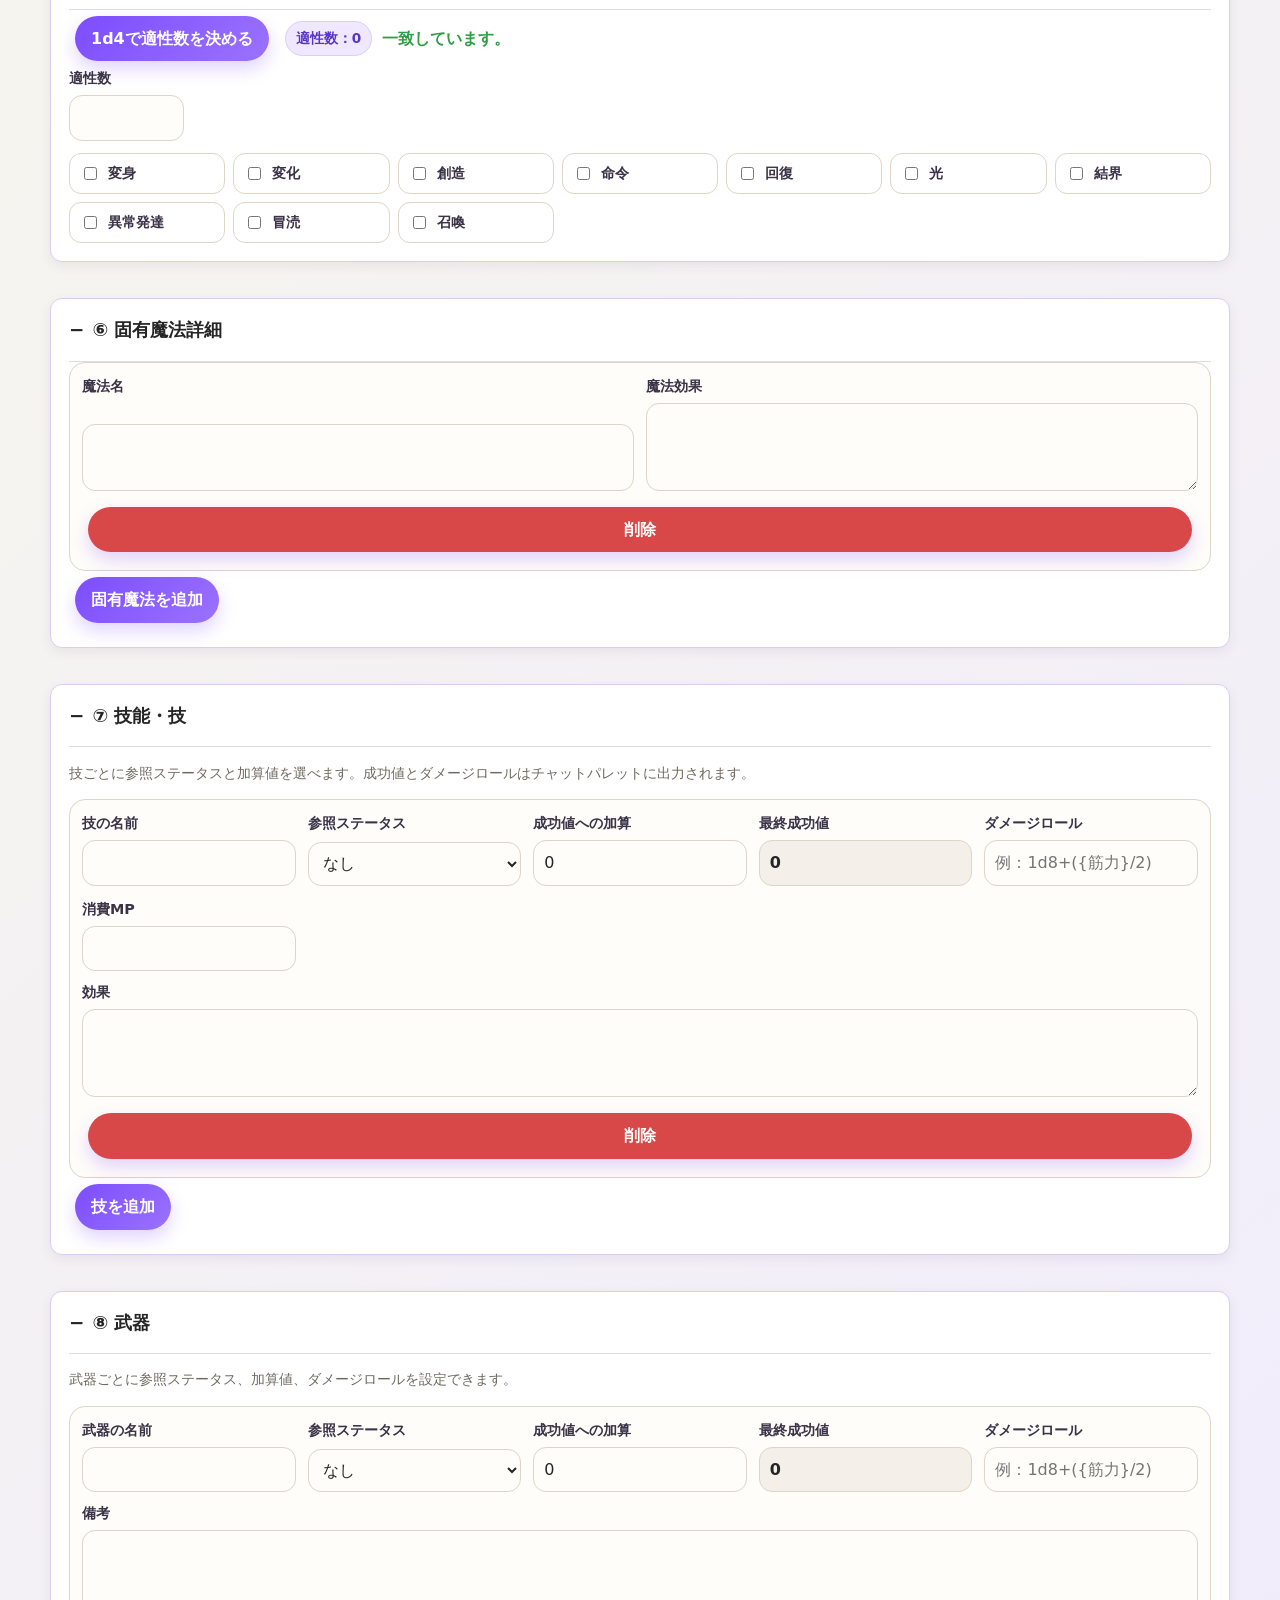
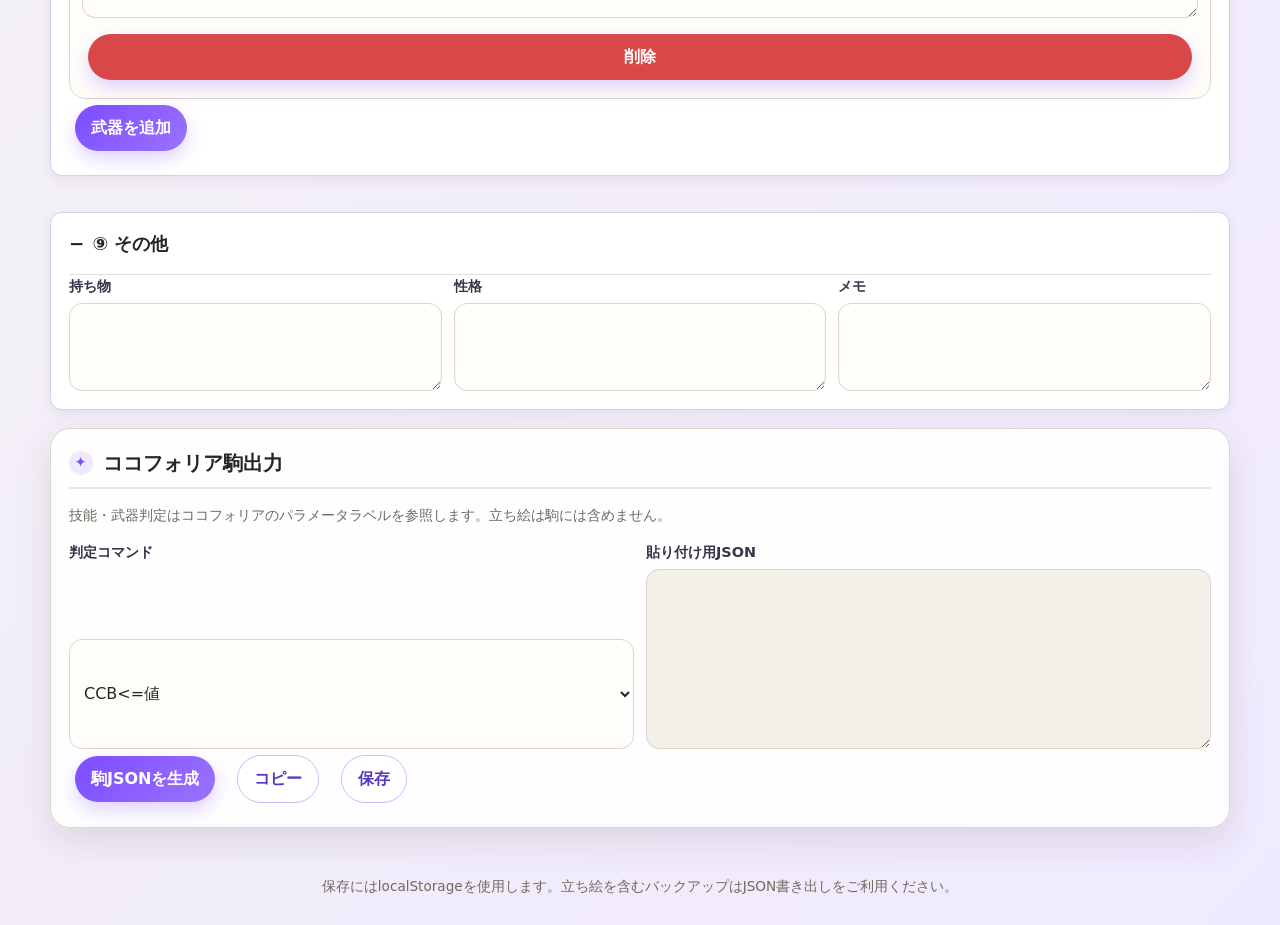
==== commit 3cb8caf5: "Update character-sheet.html" ====
--- a/character-sheet.html
+++ b/character-sheet.html
@@ -16,7 +16,7 @@
 <details open><summary>② 技能値</summary><h3>通常戦闘技能</h3><div class="table-wrap"><table><thead><tr><th>技能</th><th>式</th><th>値</th></tr></thead><tbody id="combatSkills"></tbody></table></div><h3>探索技能</h3><div class="table-wrap"><table><thead><tr><th>技能</th><th>式</th><th>値</th></tr></thead><tbody id="searchSkills"></tbody></table></div></details>
 <details open><summary>③ 特殊技能</summary><div class="row"><span class="pill">割り振り：<span id="specialUsed">0</span> / 100</span><span id="specialMessage" class="note"></span></div><div class="table-wrap"><table><thead><tr><th>技能</th><th>割り振り</th><th>補正</th><th>最終値</th></tr></thead><tbody id="specialSkills"></tbody></table></div></details>
 <details open><summary>④ 基礎魔法適正</summary><div class="row no-print"><button onclick="rollBasicMagic()">1d100で決める</button><span class="pill">割り振り：<span id="basicMagicUsed">0</span> / <span id="basicMagicTotalText">0</span></span><span id="basicMagicMessage" class="note"></span></div><div class="grid"><div class="field"><label>合計値</label><input id="basicMagicTotal" type="number" min="0" data-save oninput="calculateAll()"></div><div class="field"><label>熱魔法</label><input id="heatMagic" type="number" min="0" data-save oninput="calculateAll()"></div><div class="field"><label>身体強化魔法</label><input id="bodyMagic" type="number" min="0" data-save oninput="calculateAll()"></div><div class="field"><label>操作魔法</label><input id="controlMagic" type="number" min="0" data-save oninput="calculateAll()"></div></div></details>
-<details open><summary>⑤ 固有魔法適正</summary><div class="row no-print"><button onclick="rollUniqueMagicCount()">1d4で適性数を決める</button><span class="pill">適性数：<span id="uniqueMagicCountText">0</span></span><span id="uniqueMagicMessage" class="note"></span></div><div class="field mini"><label>適性数</label><input id="uniqueMagicCount" type="number" min="0" max="4" data-save oninput="calculateAll()"></div><div id="uniqueMagicOptions" class="magic-options"></div></section>
+<details open><summary>⑤ 固有魔法適正</summary><div class="row no-print"><button onclick="rollUniqueMagicCount()">1d4で適性数を決める</button><span class="pill">適性数：<span id="uniqueMagicCountText">0</span></span><span id="uniqueMagicMessage" class="note"></span></div><div class="field mini"><label>適性数</label><input id="uniqueMagicCount" type="number" min="0" max="4" data-save oninput="calculateAll()"></div><div id="uniqueMagicOptions" class="magic-options"></div></details>
 <details open><summary>⑥ 固有魔法詳細</summary><div id="uniqueMagicDetails" class="dynamic-list"></div><button onclick="addUniqueMagicDetail()">固有魔法を追加</button></details>
 <details open><summary>⑦ 技能・技</summary><p class="note">技ごとに参照ステータスと加算値を選べます。成功値とダメージロールはチャットパレットに出力されます。</p><div id="techniques" class="dynamic-list"></div><button onclick="addTechnique()">技を追加</button></details>
 <details open><summary>⑧ 武器</summary><p class="note">武器ごとに参照ステータス、加算値、ダメージロールを設定できます。</p><div id="weapons" class="dynamic-list"></div><button onclick="addWeapon()">武器を追加</button></details>
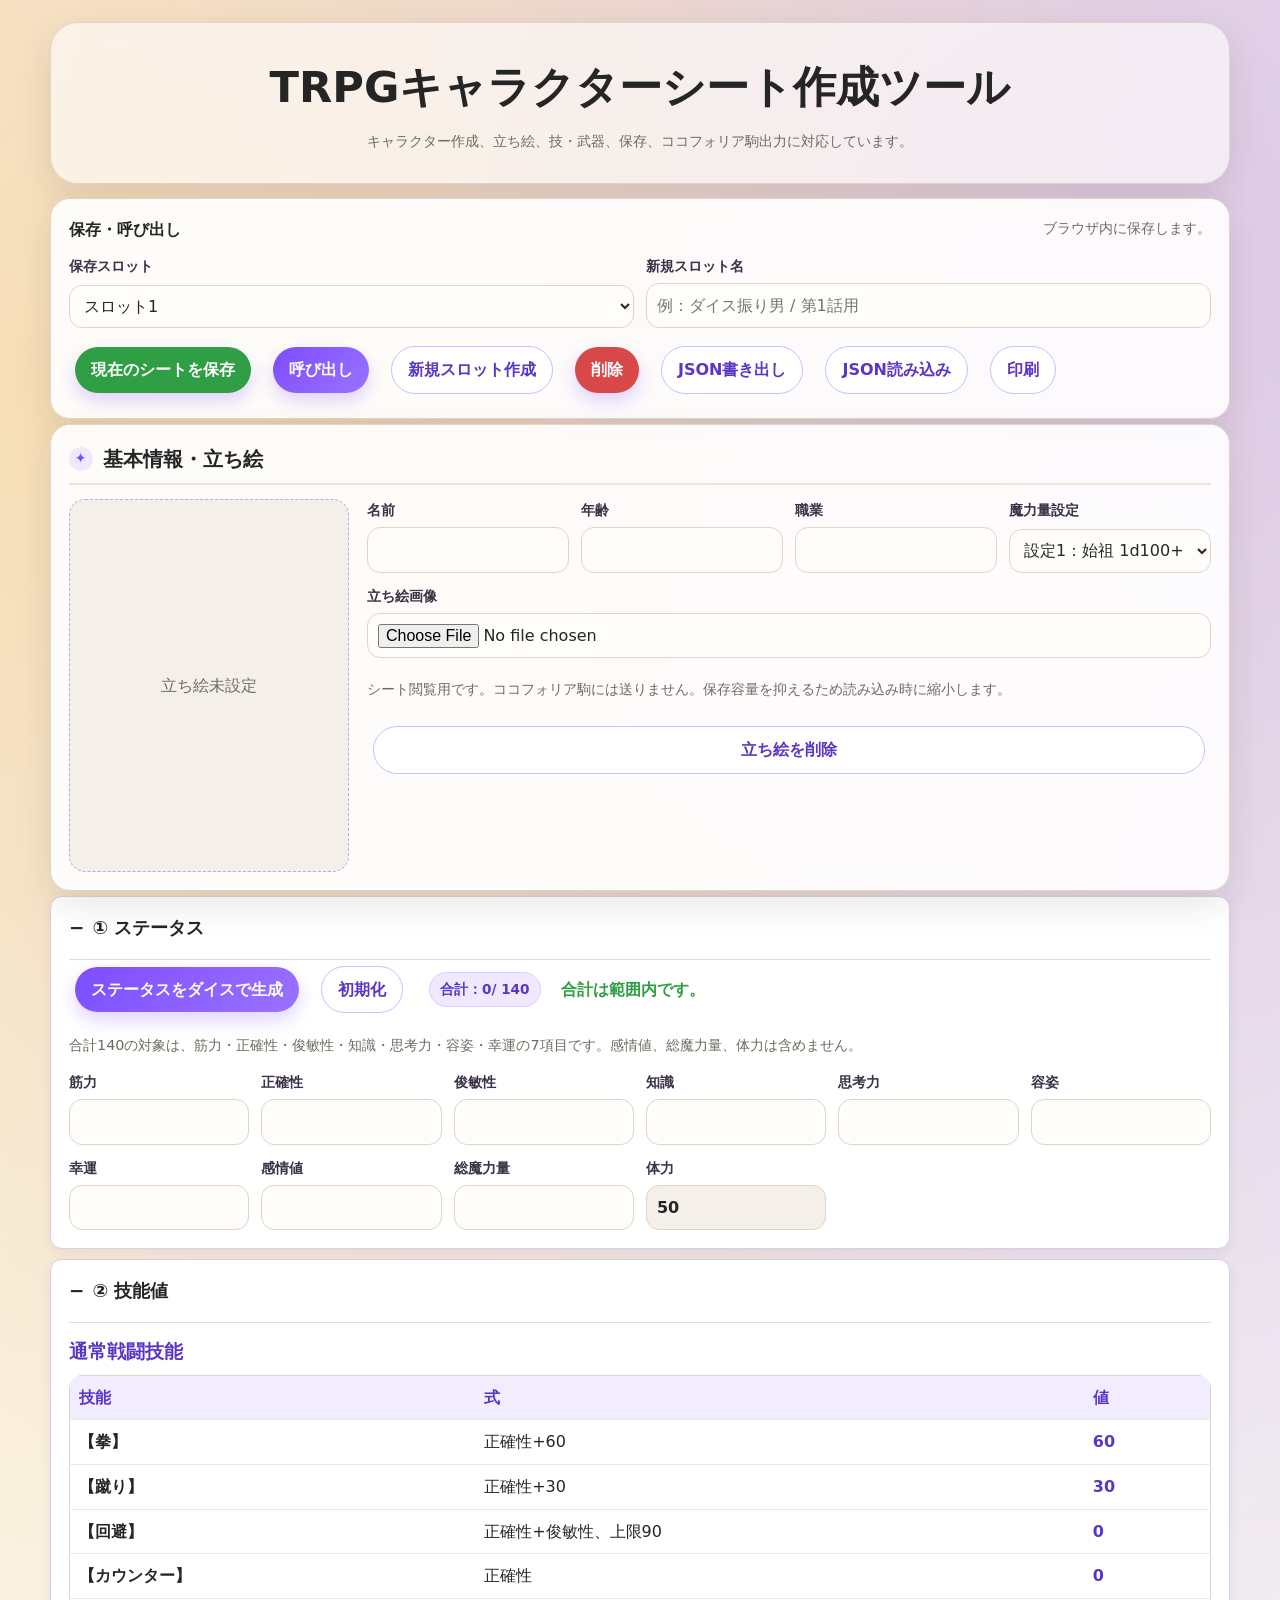
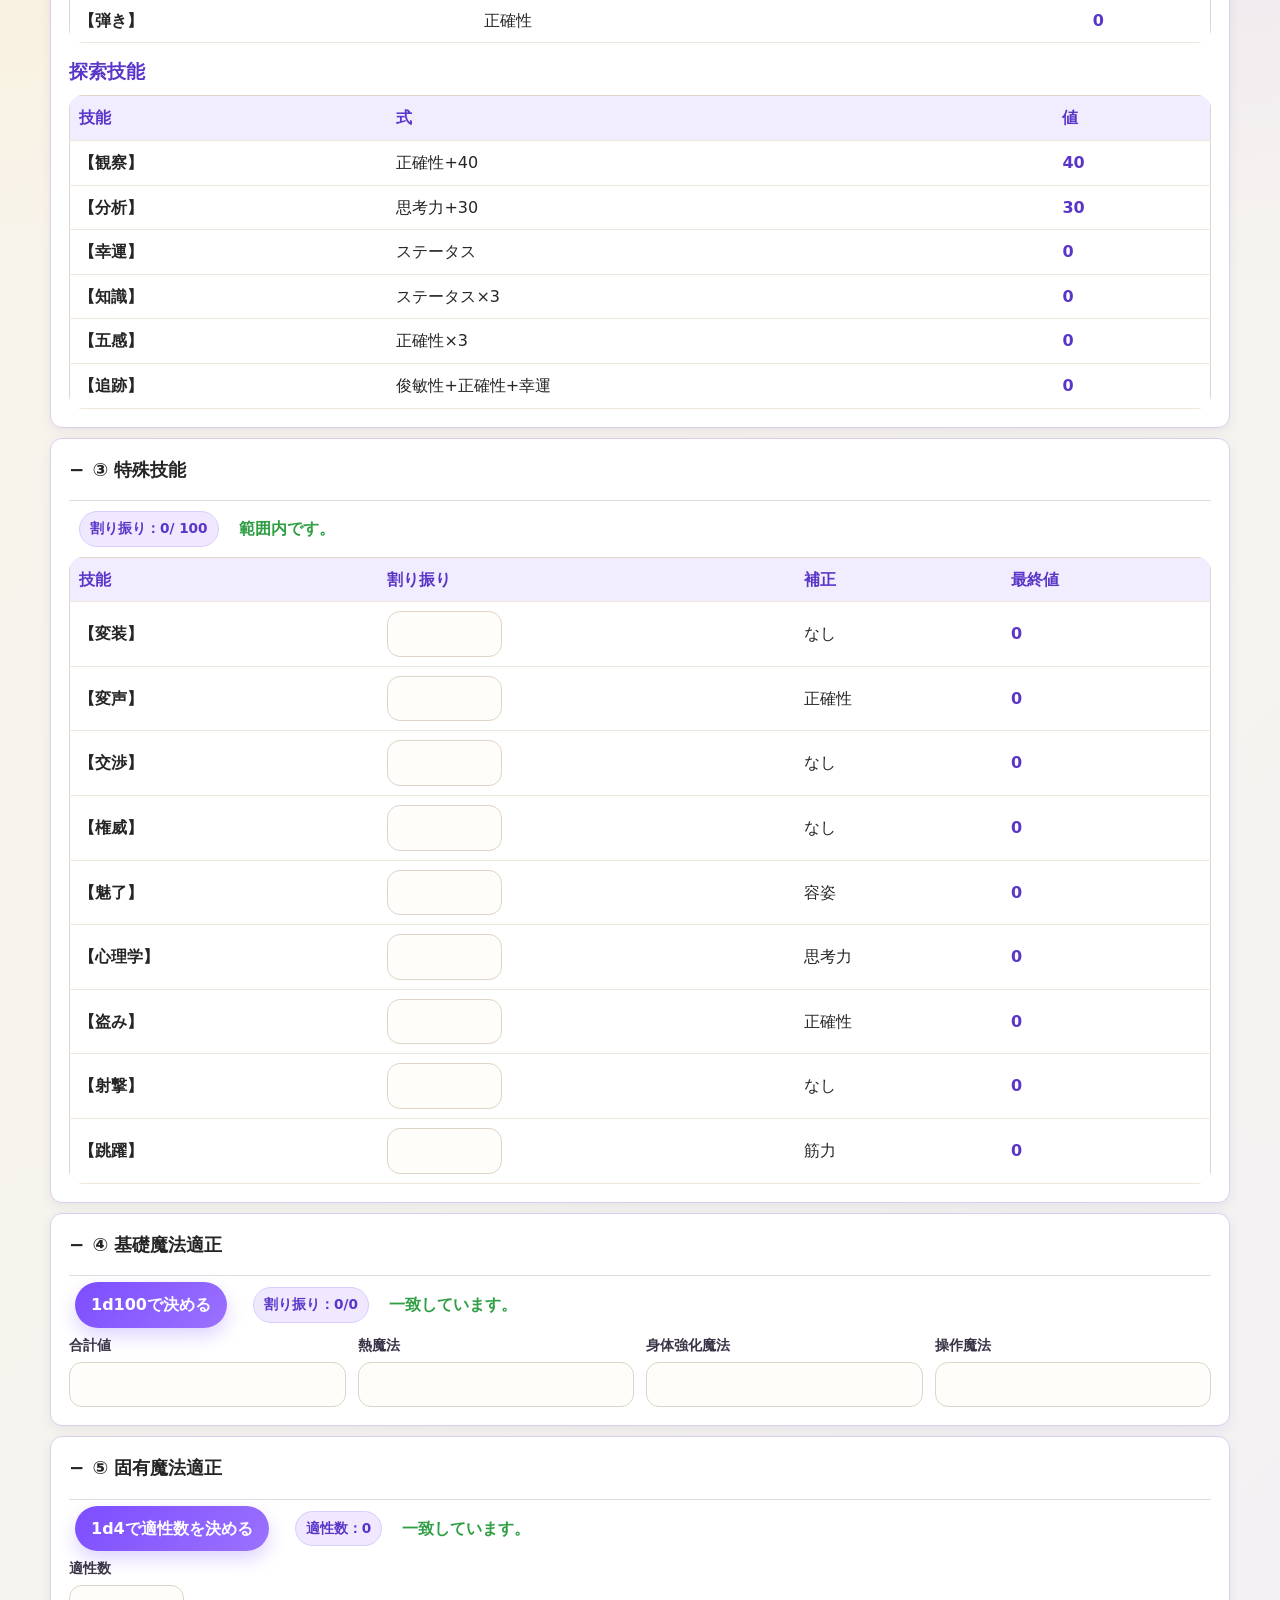
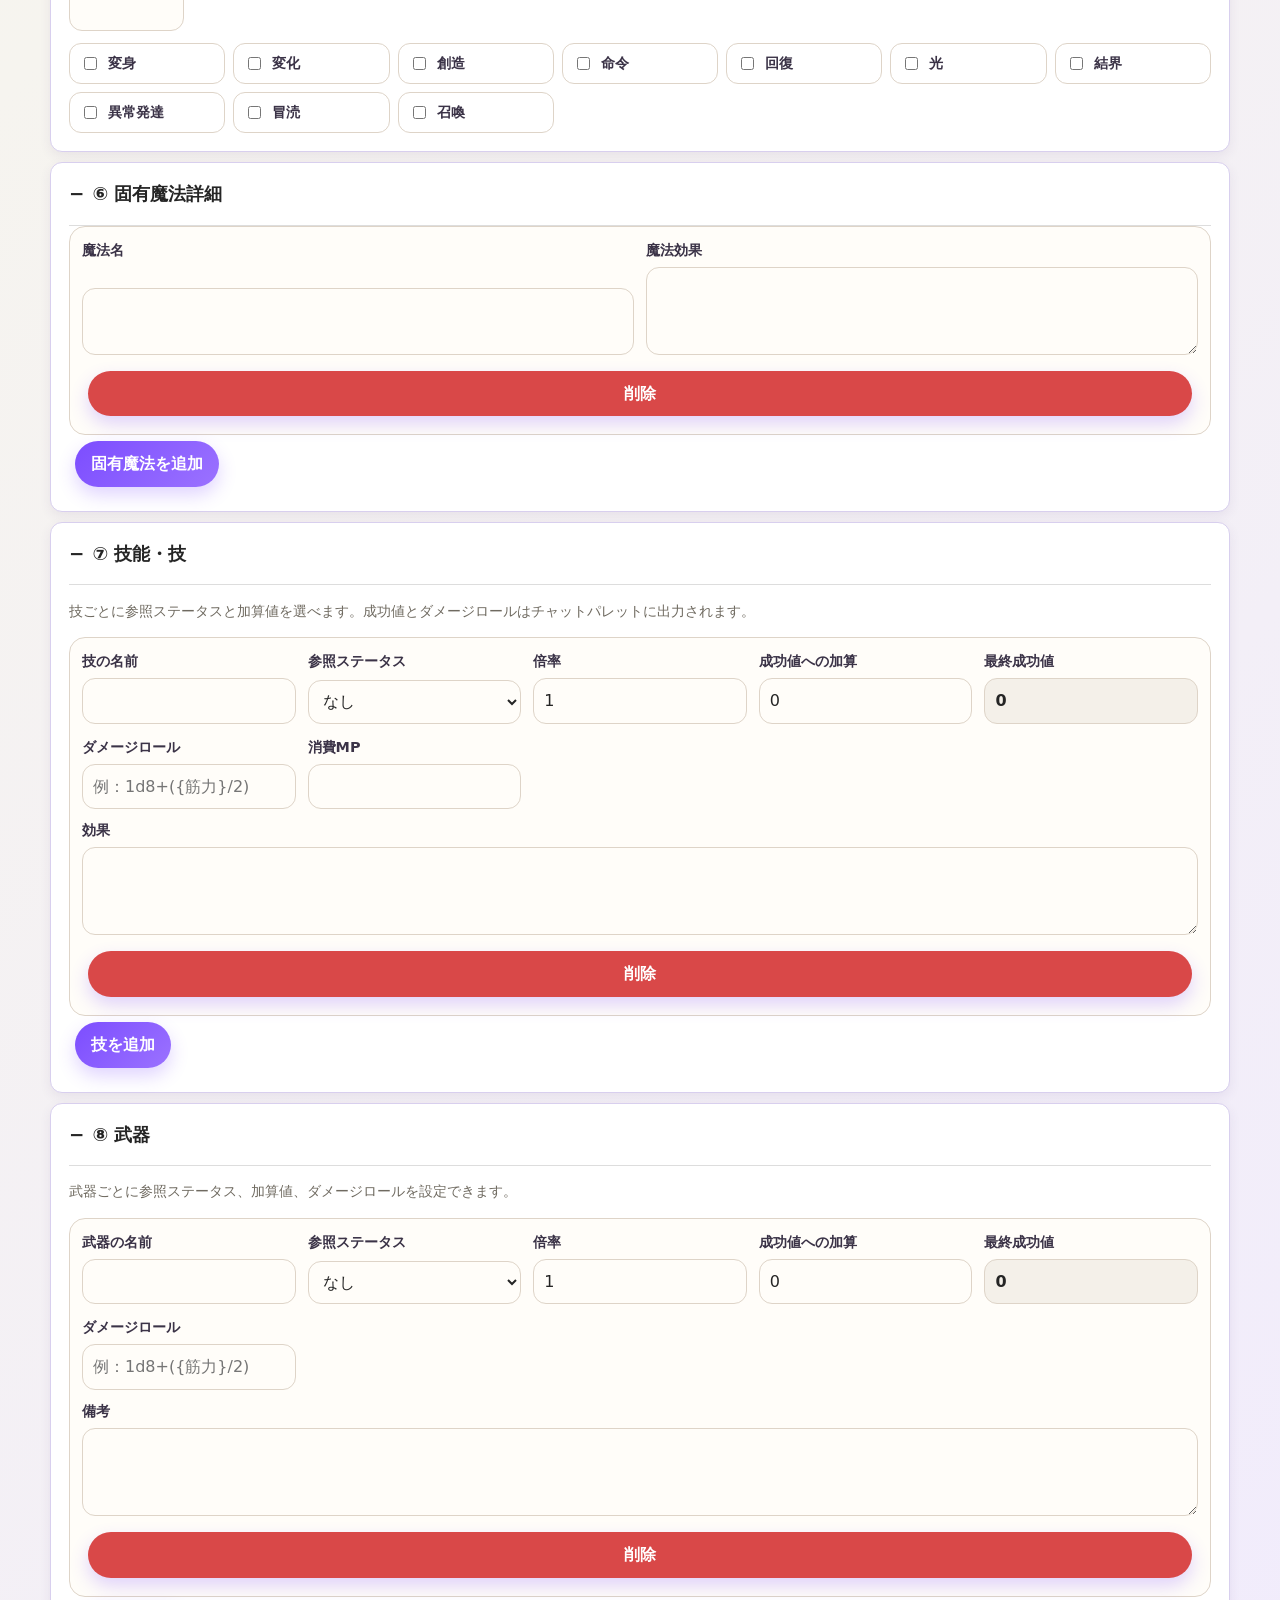
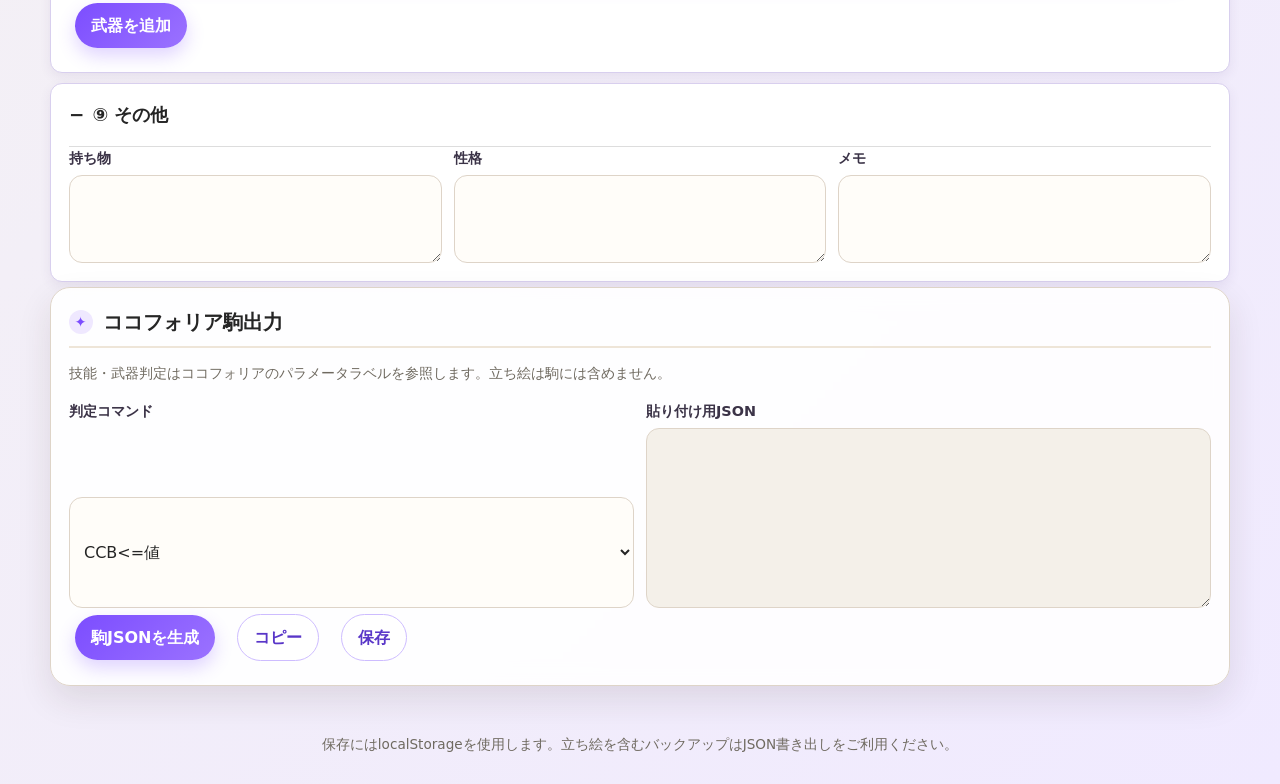
==== commit 3edd0da8: "Add files via upload" ====
--- a/character-sheet.html
+++ b/character-sheet.html
@@ -27,13 +27,13 @@
 const KEY='trpgSheet_v4';let portraitData='';const statOpts=[['none','なし'],['str','筋力'],['acc','正確性'],['agi','俊敏性'],['know','知識'],['think','思考力'],['looks','容姿'],['luck','幸運'],['emotion','感情値']];const stats=[['str','筋力'],['acc','正確性'],['agi','俊敏性'],['know','知識'],['think','思考力'],['looks','容姿'],['luck','幸運'],['emotion','感情値'],['mp','総魔力量'],['hp','体力',1]];const uniqueNames=['変身','変化','創造','命令','回復','光','結界','異常発達','冒涜','召喚'];const special=[['disguise','変装','なし'],['voice','変声','正確性'],['negotiate','交渉','なし'],['authority','権威','なし'],['charm','魅了','容姿'],['psychology','心理学','思考力'],['steal','盗み','正確性'],['shooting','射撃','なし'],['jump','跳躍','筋力']];const N=id=>Number(document.getElementById(id)?.value||0),E=s=>String(s).replace(/[&<>'"]/g,c=>({'&':'&amp;','<':'&lt;','>':'&gt;',"'":'&#39;','"':'&quot;'}[c]));function msg(id,t,c='note'){let e=document.getElementById(id);e.textContent=t;e.className=c}function options(selected='none'){return statOpts.map(([v,n])=>`<option value="${v}" ${v===selected?'selected':''}>${n}</option>`).join('')}function statName(id){return Object.fromEntries(statOpts)[id]||'なし'}
 function render(){statsGrid.innerHTML=stats.map(([id,n,r])=>`<div class="field"><label>${n}</label><input id="${id}" type="number" min="0" data-save ${r?'readonly':''} oninput="calculateAll()"></div>`).join('');specialSkills.innerHTML=special.map(([id,n,b])=>`<tr><td><b>【${n}】</b></td><td><input class="mini" id="sp_${id}" type="number" min="0" data-save oninput="calculateAll()"></td><td>${b}</td><td class="calc" id="sp_${id}_total">0</td></tr>`).join('');uniqueMagicOptions.innerHTML=uniqueNames.map(n=>`<label class="check-card"><input id="unique_${n}" type="checkbox" value="${n}" data-save data-unique onchange="calculateAll()">${n}</label>`).join('')}
 function vals(){let v={str:N('str'),acc:N('acc'),agi:N('agi'),know:N('know'),think:N('think'),looks:N('looks'),luck:N('luck'),emotion:N('emotion'),mp:N('mp')};v.hp=v.str+50;v.combat={拳:v.acc+60,蹴り:v.acc+30,回避:Math.min(v.acc+v.agi,90),カウンター:v.acc,弾き:v.acc};v.search={観察:v.acc+40,分析:v.think+30,幸運:v.luck,知識:v.know*3,五感:v.acc*3,追跡:v.agi+v.acc+v.luck};v.special={変装:N('sp_disguise'),変声:N('sp_voice')+v.acc,交渉:N('sp_negotiate'),権威:N('sp_authority'),魅了:N('sp_charm')+v.looks,心理学:N('sp_psychology')+v.think,盗み:N('sp_steal')+v.acc,射撃:N('sp_shooting'),跳躍:N('sp_jump')+v.str};return v}
-function calculateAll(){let v=vals();hp.value=v.hp;let total=['str','acc','agi','know','think','looks','luck'].reduce((a,x)=>a+N(x),0);manualTotal.textContent=total;msg('statMessage',total>140?'合計が140を超えています。':'合計は範囲内です。',total>140?'warning':'success');let c=[['拳','正確性+60'],['蹴り','正確性+30'],['回避','正確性+俊敏性、上限90'],['カウンター','正確性'],['弾き','正確性']];combatSkills.innerHTML=c.map(x=>`<tr><td><b>【${x[0]}】</b></td><td>${x[1]}</td><td class="calc">${v.combat[x[0]]}</td></tr>`).join('');let s=[['観察','正確性+40'],['分析','思考力+30'],['幸運','ステータス'],['知識','ステータス×3'],['五感','正確性×3'],['追跡','俊敏性+正確性+幸運']];searchSkills.innerHTML=s.map(x=>`<tr><td><b>【${x[0]}】</b></td><td>${x[1]}</td><td class="calc">${v.search[x[0]]}</td></tr>`).join('');special.forEach(([id,n])=>document.getElementById(`sp_${id}_total`).textContent=v.special[n]);let used=special.reduce((a,[id])=>a+N(`sp_${id}`),0);specialUsed.textContent=used;msg('specialMessage',used>100?'100点を超えています。':'範囲内です。',used>100?'warning':'success');let bt=N('basicMagicTotal'),bu=N('heatMagic')+N('bodyMagic')+N('controlMagic');basicMagicUsed.textContent=bu;basicMagicTotalText.textContent=bt;msg('basicMagicMessage',bu>bt?'合計値を超えています。':bu<bt?`あと${bt-bu}点です。`:'一致しています。',bu>bt?'warning':bu===bt?'success':'note');let uc=N('uniqueMagicCount'),ch=document.querySelectorAll('[data-unique]:checked').length;uniqueMagicCountText.textContent=uc;msg('uniqueMagicMessage',ch>uc?'選択数超過です。':ch<uc?`あと${uc-ch}個です。`:'一致しています。',ch>uc?'warning':ch===uc?'success':'note');document.querySelectorAll('[data-live-total]').forEach(el=>{let card=el.closest('.card'),ref=card.querySelector('[data-field=ref]').value,add=Number(card.querySelector('[data-field=add]').value||0);el.value=(ref==='none'?0:v[ref])+add})}
+function calculateAll(){let v=vals();hp.value=v.hp;let total=['str','acc','agi','know','think','looks','luck'].reduce((a,x)=>a+N(x),0);manualTotal.textContent=total;msg('statMessage',total>140?'合計が140を超えています。':'合計は範囲内です。',total>140?'warning':'success');let c=[['拳','正確性+60'],['蹴り','正確性+30'],['回避','正確性+俊敏性、上限90'],['カウンター','正確性'],['弾き','正確性']];combatSkills.innerHTML=c.map(x=>`<tr><td><b>【${x[0]}】</b></td><td>${x[1]}</td><td class="calc">${v.combat[x[0]]}</td></tr>`).join('');let s=[['観察','正確性+40'],['分析','思考力+30'],['幸運','ステータス'],['知識','ステータス×3'],['五感','正確性×3'],['追跡','俊敏性+正確性+幸運']];searchSkills.innerHTML=s.map(x=>`<tr><td><b>【${x[0]}】</b></td><td>${x[1]}</td><td class="calc">${v.search[x[0]]}</td></tr>`).join('');special.forEach(([id,n])=>document.getElementById(`sp_${id}_total`).textContent=v.special[n]);let used=special.reduce((a,[id])=>a+N(`sp_${id}`),0);specialUsed.textContent=used;msg('specialMessage',used>100?'100点を超えています。':'範囲内です。',used>100?'warning':'success');let bt=N('basicMagicTotal'),bu=N('heatMagic')+N('bodyMagic')+N('controlMagic');basicMagicUsed.textContent=bu;basicMagicTotalText.textContent=bt;msg('basicMagicMessage',bu>bt?'合計値を超えています。':bu<bt?`あと${bt-bu}点です。`:'一致しています。',bu>bt?'warning':bu===bt?'success':'note');let uc=N('uniqueMagicCount'),ch=document.querySelectorAll('[data-unique]:checked').length;uniqueMagicCountText.textContent=uc;msg('uniqueMagicMessage',ch>uc?'選択数超過です。':ch<uc?`あと${uc-ch}個です。`:'一致しています。',ch>uc?'warning':ch===uc?'success':'note');document.querySelectorAll('[data-live-total]').forEach(el=>{let card=el.closest('.card'),ref=card.querySelector('[data-field=ref]').value,mult=Number(card.querySelector('[data-field=mult]').value||1),add=Number(card.querySelector('[data-field=add]').value||0);el.value=(ref==='none'?0:v[ref])*mult+add})}
 function roll(c,s){let t=0;while(c--)t+=Math.floor(Math.random()*s)+1;return t}function rollStats(){['str','acc','agi','know','think','looks','luck'].forEach(x=>document.getElementById(x).value=roll(5,6));emotion.value=roll(10,6);mp.value=originSetting.value==='始祖'?roll(1,100)+20:Math.max(0,roll(1,100)-1);calculateAll()}function clearStats(){stats.forEach(([id])=>document.getElementById(id).value='');calculateAll()}function rollBasicMagic(){basicMagicTotal.value=roll(1,100);heatMagic.value=bodyMagic.value=controlMagic.value=0;calculateAll()}function rollUniqueMagicCount(){uniqueMagicCount.value=roll(1,4);document.querySelectorAll('[data-unique]').forEach(x=>x.checked=false);calculateAll()}
 function addUniqueMagicDetail(d={}){let c=document.createElement('div');c.className='card unique-detail';c.innerHTML=`<div class="grid two"><div class="field"><label>魔法名</label><input data-field="magicName" value="${E(d.magicName||'')}"></div><div class="field"><label>魔法効果</label><textarea data-field="magicEffect">${E(d.magicEffect||'')}</textarea></div></div><button class="danger" onclick="this.closest('.card').remove()">削除</button>`;uniqueMagicDetails.appendChild(c)}
-function actionCard(type,d={}){let c=document.createElement('div');c.className=`card ${type}`;let isTech=type==='technique';c.innerHTML=`<div class="grid"><div class="field"><label>${isTech?'技':'武器'}の名前</label><input data-field="name" value="${E(d.name||'')}"></div><div class="field"><label>参照ステータス</label><select data-field="ref" onchange="calculateAll()">${options(d.ref||'none')}</select></div><div class="field"><label>成功値への加算</label><input type="number" data-field="add" value="${E(d.add??'0')}" oninput="calculateAll()"></div><div class="field"><label>最終成功値</label><input data-live-total readonly></div><div class="field"><label>ダメージロール</label><input data-field="damage" value="${E(d.damage||'')}" placeholder="例：1d8+({筋力}/2)"></div>${isTech?`<div class="field"><label>消費MP</label><input type="number" min="0" data-field="mp" value="${E(d.mp||'')}"></div>`:''}</div><div class="field"><label>${isTech?'効果':'備考'}</label><textarea data-field="note">${E(d.note||'')}</textarea></div><button class="danger" onclick="this.closest('.card').remove()">削除</button>`;(isTech?techniques:weapons).appendChild(c);calculateAll()}
-function addTechnique(d={}){actionCard('technique',d)}function addWeapon(d={}){actionCard('weapon',d)}function actionData(selector){return [...document.querySelectorAll(selector)].map(c=>({name:c.querySelector('[data-field=name]').value.trim(),ref:c.querySelector('[data-field=ref]').value,add:c.querySelector('[data-field=add]').value,damage:c.querySelector('[data-field=damage]').value.trim(),mp:c.querySelector('[data-field=mp]')?.value||'',note:c.querySelector('[data-field=note]').value})).filter(x=>x.name||x.damage||x.note||Number(x.add))}
+function actionCard(type,d={}){let c=document.createElement('div');c.className=`card ${type}`;let isTech=type==='technique';c.innerHTML=`<div class="grid"><div class="field"><label>${isTech?'技':'武器'}の名前</label><input data-field="name" value="${E(d.name||'')}"></div><div class="field"><label>参照ステータス</label><select data-field="ref" onchange="calculateAll()">${options(d.ref||'none')}</select></div><div class="field"><label>倍率</label><input type="number" step="0.1" data-field="mult"value="${E(d.mult??'1')}" oninput="calculateAll()"></div><div class="field"><label>成功値への加算</label><input type="number" data-field="add" value="${E(d.add??'0')}" oninput="calculateAll()"></div><div class="field"><label>最終成功値</label><input data-live-total readonly></div><div class="field"><label>ダメージロール</label><input data-field="damage" value="${E(d.damage||'')}" placeholder="例：1d8+({筋力}/2)"></div>${isTech?`<div class="field"><label>消費MP</label><input type="number" min="0" data-field="mp" value="${E(d.mp||'')}"></div>`:''}</div><div class="field"><label>${isTech?'効果':'備考'}</label><textarea data-field="note">${E(d.note||'')}</textarea></div><button class="danger" onclick="this.closest('.card').remove()">削除</button>`;(isTech?techniques:weapons).appendChild(c);calculateAll()}
+function addTechnique(d={}){actionCard('technique',d)}function addWeapon(d={}){actionCard('weapon',d)}function actionData(selector){return [...document.querySelectorAll(selector)].map(c=>({name:c.querySelector('[data-field=name]').value.trim(),ref:c.querySelector('[data-field=ref]').value,mult:c.querySelector('[data-field=mult]').value,add:c.querySelector('[data-field=add]').value,damage:c.querySelector('[data-field=damage]').value.trim(),mp:c.querySelector('[data-field=mp]')?.value||'',note:c.querySelector('[data-field=note]').value})).filter(x=>x.name||x.damage||x.note||Number(x.add))}
 function loadPortrait(e){let f=e.target.files[0];if(!f)return;let r=new FileReader();r.onload=()=>{let img=new Image();img.onload=()=>{let max=900,scale=Math.min(1,max/Math.max(img.width,img.height)),cv=document.createElement('canvas');cv.width=Math.round(img.width*scale);cv.height=Math.round(img.height*scale);cv.getContext('2d').drawImage(img,0,0,cv.width,cv.height);portraitData=cv.toDataURL('image/jpeg',.82);showPortrait()};img.src=r.result};r.readAsDataURL(f)}function showPortrait(){portraitPreview.style.display=portraitData?'block':'none';portraitEmpty.style.display=portraitData?'none':'grid';if(portraitData)portraitPreview.src=portraitData}function clearPortrait(){portraitData='';portraitFile.value='';showPortrait()}
-function refExpr(ref,add){let base=ref==='none'?'0':`{${statName(ref)}}`,n=Number(add||0);return n===0?base:`${base}${n>0?'+':''}${n}`}function cocofolia(){calculateAll();let v=vals(),cmd=cocDiceCommand.value,params=[['筋力',v.str],['正確性',v.acc],['俊敏性',v.agi],['知識',v.know],['思考力',v.think],['容姿',v.looks],['幸運',v.luck],['感情値',v.emotion],['総魔力量',v.mp],['変装割振',N('sp_disguise')],['変声割振',N('sp_voice')],['交渉割振',N('sp_negotiate')],['権威割振',N('sp_authority')],['魅了割振',N('sp_charm')],['心理学割振',N('sp_psychology')],['盗み割振',N('sp_steal')],['射撃割振',N('sp_shooting')],['跳躍割振',N('sp_jump')]].map(([label,value])=>({label,value:String(value)}));let lines=['// ステータス判定',`${cmd}<={筋力} 【筋力】`,`${cmd}<={正確性} 【正確性】`,`${cmd}<={俊敏性} 【俊敏性】`,`${cmd}<={知識} 【知識】`,`${cmd}<={思考力} 【思考力】`,`${cmd}<={容姿} 【容姿】`,`${cmd}<={幸運} 【幸運】`,`${cmd}<={感情値} 【感情値】`,'// 通常戦闘技能',`${cmd}<={正確性}+60 【拳】`,`${cmd}<={正確性}+30 【蹴り】`,`${cmd}<=min({正確性}+{俊敏性},90) 【回避】`,`${cmd}<={正確性} 【カウンター】`,`${cmd}<={正確性} 【弾き】`,`({筋力}/2) 【こぶしダメージ】`,'// 探索技能',`${cmd}<={正確性}+40 【観察】`,`${cmd}<={思考力}+30 【分析】`,`${cmd}<={幸運} 【幸運】`,`${cmd}<={知識}*3 【知識】`,`${cmd}<={正確性}*3 【五感】`,`${cmd}<={俊敏性}+{正確性}+{幸運} 【追跡】`,'// 特殊技能',`${cmd}<={変装割振} 【変装】`,`${cmd}<={変声割振}+{正確性} 【変声】`,`${cmd}<={交渉割振} 【交渉】`,`${cmd}<={権威割振} 【権威】`,`${cmd}<={魅了割振}+{容姿} 【魅了】`,`${cmd}<={心理学割振}+{思考力} 【心理学】`,`${cmd}<={盗み割振}+{正確性} 【盗み】`,`${cmd}<={射撃割振} 【射撃】`,`${cmd}<={跳躍割振}+{筋力} 【跳躍】`];let ts=actionData('.technique'),ws=actionData('.weapon');if(ts.length)lines.push('// 技');ts.forEach(t=>{lines.push(`${cmd}<=${refExpr(t.ref,t.add)} 【${t.name||'名称未設定'}】`);if(t.damage)lines.push(`${t.damage} 【${t.name||'名称未設定'}・ダメージ】`)});if(ws.length)lines.push('// 武器');ws.forEach(w=>{lines.push(`${cmd}<=${refExpr(w.ref,w.add)} 【${w.name||'名称未設定'}】`);if(w.damage)lines.push(`${w.damage} 【${w.name||'名称未設定'}・ダメージ】`)});return {kind:'character',data:{name:charName.value||'ダイス振り男',initiative:v.agi,externalUrl:null,iconUrl:null,params,status:[{label:'HP',value:v.hp,max:v.hp},{label:'MP',value:v.mp,max:v.mp},{label:'SAN',value:v.emotion,max:v.emotion}],commands:lines.join('\n'),memo:[`年齢：${age.value||'未設定'}`,`職業：${job.value||'未設定'}`,`持ち物：${items.value||'未設定'}`,`性格：${personality.value||'未設定'}`,`メモ：${memo.value||'未設定'}`].join('\n')}}}
+function refExpr(ref,mult,add){let base=ref==='none'?'0':`{${statName(ref)}}`,m=Number(mult??1),n=Number(add||0);let expr=m===1?base:`(${base})*${m}`;if(n!==0) expr+=n>0?`+${n}`:`${n}`;return expr;}function cocofolia(){calculateAll();let v=vals(),cmd=cocDiceCommand.value,params=[['筋力',v.str],['正確性',v.acc],['俊敏性',v.agi],['知識',v.know],['思考力',v.think],['容姿',v.looks],['幸運',v.luck],['感情値',v.emotion],['総魔力量',v.mp],['変装割振',N('sp_disguise')],['変声割振',N('sp_voice')],['交渉割振',N('sp_negotiate')],['権威割振',N('sp_authority')],['魅了割振',N('sp_charm')],['心理学割振',N('sp_psychology')],['盗み割振',N('sp_steal')],['射撃割振',N('sp_shooting')],['跳躍割振',N('sp_jump')]].map(([label,value])=>({label,value:String(value)}));let lines=['// ステータス判定',`${cmd}<={筋力} 【筋力】`,`${cmd}<={正確性} 【正確性】`,`${cmd}<={俊敏性} 【俊敏性】`,`${cmd}<={知識} 【知識】`,`${cmd}<={思考力} 【思考力】`,`${cmd}<={容姿} 【容姿】`,`${cmd}<={幸運} 【幸運】`,`${cmd}<={感情値} 【感情値】`,'// 通常戦闘技能',`${cmd}<={正確性}+60 【拳】`,`${cmd}<={正確性}+30 【蹴り】`,`${cmd}<=min({正確性}+{俊敏性},90) 【回避】`,`${cmd}<={正確性} 【カウンター】`,`${cmd}<={正確性} 【弾き】`,`({筋力}/2) 【こぶしダメージ】`,'// 探索技能',`${cmd}<={正確性}+40 【観察】`,`${cmd}<={思考力}+30 【分析】`,`${cmd}<={幸運} 【幸運】`,`${cmd}<={知識}*3 【知識】`,`${cmd}<={正確性}*3 【五感】`,`${cmd}<={俊敏性}+{正確性}+{幸運} 【追跡】`,'// 特殊技能',`${cmd}<={変装割振} 【変装】`,`${cmd}<={変声割振}+{正確性} 【変声】`,`${cmd}<={交渉割振} 【交渉】`,`${cmd}<={権威割振} 【権威】`,`${cmd}<={魅了割振}+{容姿} 【魅了】`,`${cmd}<={心理学割振}+{思考力} 【心理学】`,`${cmd}<={盗み割振}+{正確性} 【盗み】`,`${cmd}<={射撃割振} 【射撃】`,`${cmd}<={跳躍割振}+{筋力} 【跳躍】`];let ts=actionData('.technique'),ws=actionData('.weapon');if(ts.length)lines.push('// 技');ts.forEach(t=>{lines.push(`${cmd}<=${refExpr(t.ref,t.mult,t.add)} 【${t.name||'名称未設定'}】`);if(t.damage)lines.push(`${t.damage} 【${t.name||'名称未設定'}・ダメージ】`)});if(ws.length)lines.push('// 武器');ws.forEach(w=>{lines.push(`${cmd}<=${refExpr(w.ref,w.mult,w.add)} 【${w.name||'名称未設定'}】`);if(w.damage)lines.push(`${w.damage} 【${w.name||'名称未設定'}・ダメージ】`)});return {kind:'character',data:{name:charName.value||'ダイス振り男',initiative:v.agi,externalUrl:null,iconUrl:null,params,status:[{label:'HP',value:v.hp,max:v.hp},{label:'MP',value:v.mp,max:v.mp},{label:'SAN',value:v.emotion,max:v.emotion}],commands:lines.join('\n'),memo:[`年齢：${age.value||'未設定'}`,`職業：${job.value||'未設定'}`,`持ち物：${items.value||'未設定'}`,`性格：${personality.value||'未設定'}`,`メモ：${memo.value||'未設定'}`].join('\n')}}}
 function outputCocofolia(){cocofoliaOutput.value=JSON.stringify(cocofolia());msg('cocofoliaMessage','生成しました。','success')}async function copyCocofolia(){if(!cocofoliaOutput.value)outputCocofolia();try{await navigator.clipboard.writeText(cocofoliaOutput.value)}catch{cocofoliaOutput.select();document.execCommand('copy')}msg('cocofoliaMessage','コピーしました。','success')}function downloadCocofoliaJson(){if(!cocofoliaOutput.value)outputCocofolia();let a=document.createElement('a'),u=URL.createObjectURL(new Blob([cocofoliaOutput.value],{type:'application/json'}));a.href=u;a.download=(charName.value||'ダイス振り男')+'_ccfolia.json';a.click();URL.revokeObjectURL(u)}
 function collect(){let d={portraitData};document.querySelectorAll('[data-save]').forEach(e=>d[e.id]=e.type==='checkbox'?e.checked:e.value);d.magics=[...document.querySelectorAll('.unique-detail')].map(c=>({magicName:c.querySelector('[data-field=magicName]').value,magicEffect:c.querySelector('[data-field=magicEffect]').value}));d.techniques=actionData('.technique');d.weapons=actionData('.weapon');return d}function apply(d){portraitData=d.portraitData||'';showPortrait();document.querySelectorAll('[data-save]').forEach(e=>{if(d[e.id]!==undefined)e.type==='checkbox'?e.checked=!!d[e.id]:e.value=d[e.id]});uniqueMagicDetails.innerHTML='';(d.magics||[]).forEach(addUniqueMagicDetail);techniques.innerHTML='';(d.techniques||[]).forEach(addTechnique);weapons.innerHTML='';(d.weapons||[]).forEach(addWeapon);if(!d.magics?.length)addUniqueMagicDetail();if(!d.techniques?.length)addTechnique();if(!d.weapons?.length)addWeapon();calculateAll()}function slots(){try{return JSON.parse(localStorage.getItem(KEY))||{}}catch{return {}}}function setSlots(s){try{localStorage.setItem(KEY,JSON.stringify(s))}catch{msg('saveMessage','保存容量を超えました。JSON書き出しをご利用ください。','warning')}}function refresh(sel){let s=slots(),n=Object.keys(s);if(!n.length){s['スロット1']=collect();setSlots(s);n=['スロット1']}saveSlot.innerHTML=n.map(x=>`<option>${E(x)}</option>`).join('');if(sel)saveSlot.value=sel}function createSlot(){let n=newSlotName.value.trim()||`スロット${Object.keys(slots()).length+1}`,s=slots();s[n]=collect();setSlots(s);refresh(n);msg('saveMessage',`「${n}」を作成しました。`,'success')}function saveSheet(){let n=saveSlot.value,s=slots();s[n]=collect();setSlots(s);msg('saveMessage',`「${n}」に保存しました。`,'success')}function loadSheet(){let s=slots();if(s[saveSlot.value])apply(s[saveSlot.value])}function deleteSlot(){let n=saveSlot.value;if(!confirm(`「${n}」を削除しますか？`))return;let s=slots();delete s[n];setSlots(s);refresh()}function exportJson(){let d=collect(),a=document.createElement('a'),u=URL.createObjectURL(new Blob([JSON.stringify(d,null,2)],{type:'application/json'}));a.href=u;a.download=(charName.value||'character')+'.json';a.click();URL.revokeObjectURL(u)}function importJson(e){let r=new FileReader();r.onload=()=>{try{apply(JSON.parse(r.result));msg('saveMessage','読み込みました。','success')}catch{msg('saveMessage','読み込みに失敗しました。','warning')}};if(e.target.files[0])r.readAsText(e.target.files[0])}
 render();addUniqueMagicDetail();addTechnique();addWeapon();showPortrait();refresh();calculateAll();
--- a/character-sheet_style.css
+++ b/character-sheet_style.css
@@ -52,7 +52,7 @@
 }
 main {
     display:grid;
-    gap:18px;
+    gap:5px;
     margin-bottom:48px
 }
 section,.toolbar {
@@ -170,6 +170,7 @@
     display:inline-flex;
     border-radius:999px;
     padding:6px 10px;
+    margin: 10px;
     background:var(--soft);
     color:var(--dark);
     font-weight:700;
@@ -342,7 +343,7 @@
 }
 
 details + details {
-    margin-top: 18px;
+    margin-top: 5px;
 }
 
 summary {
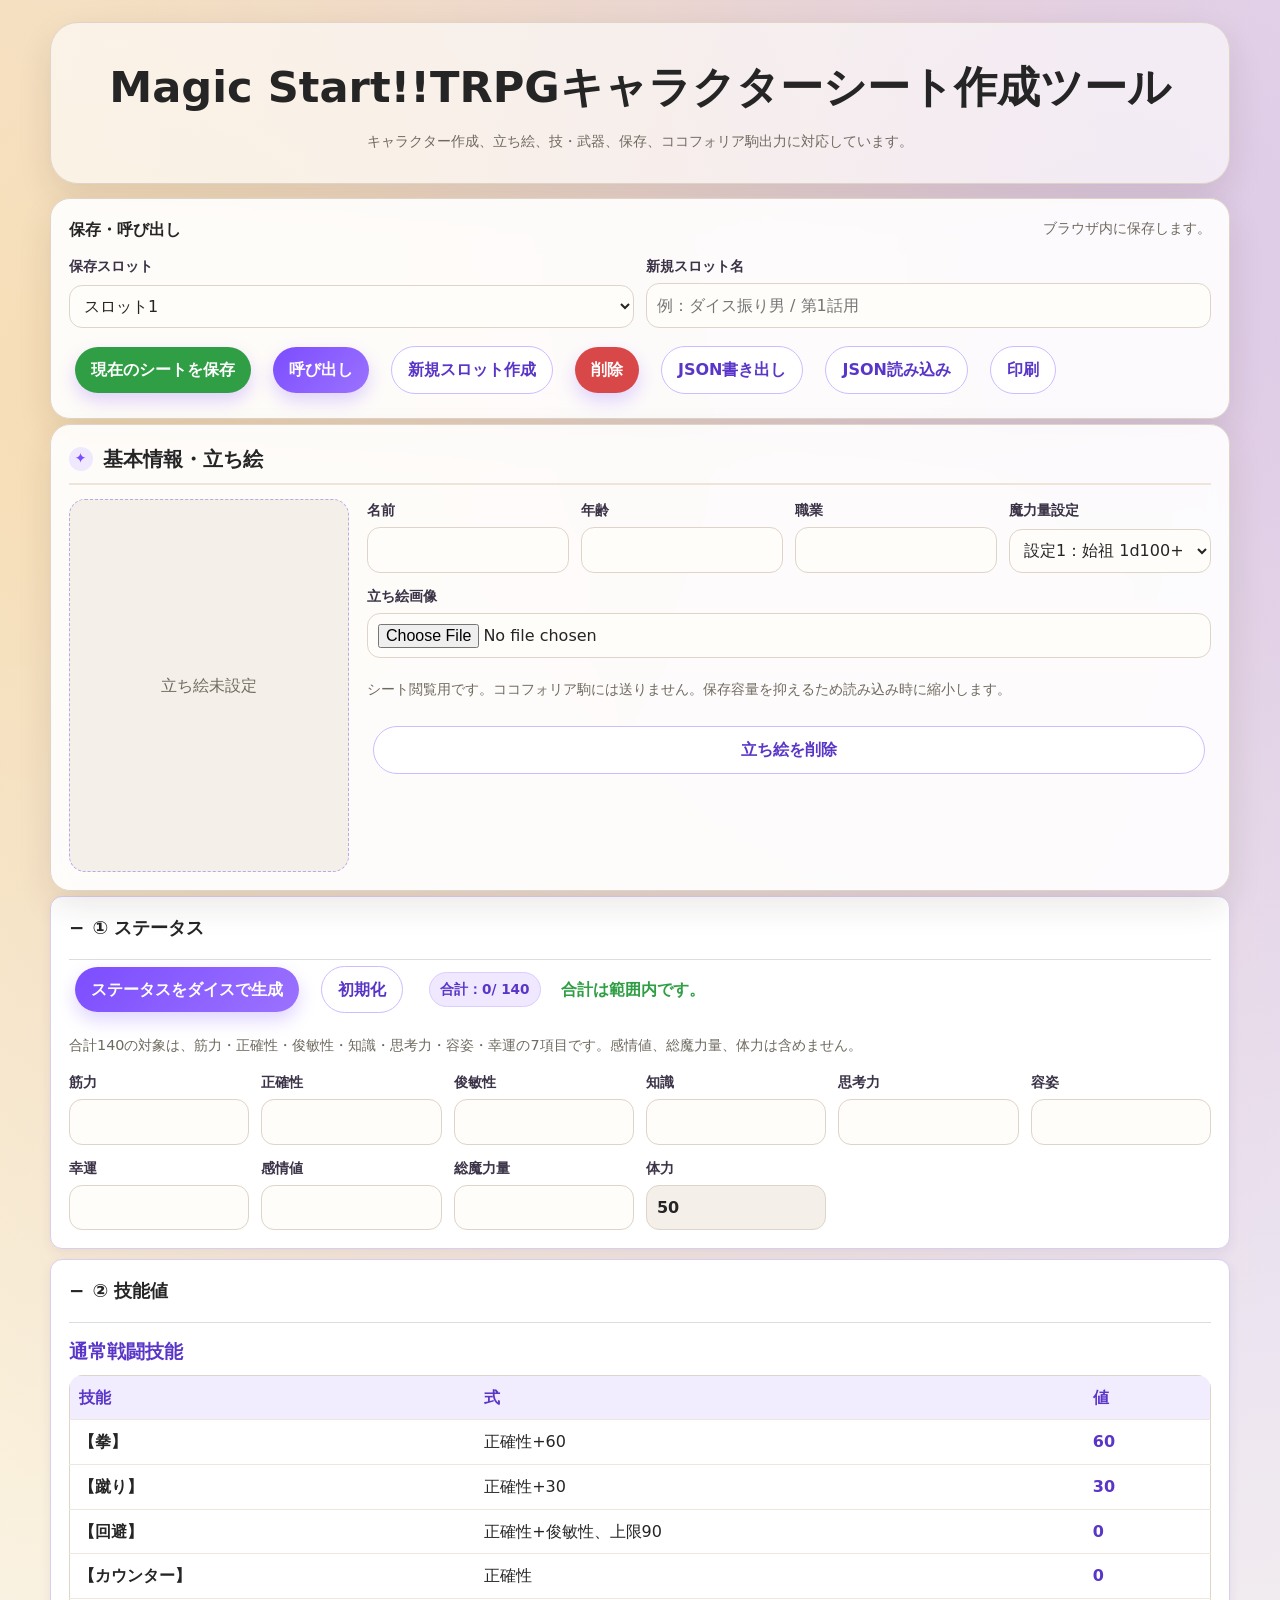
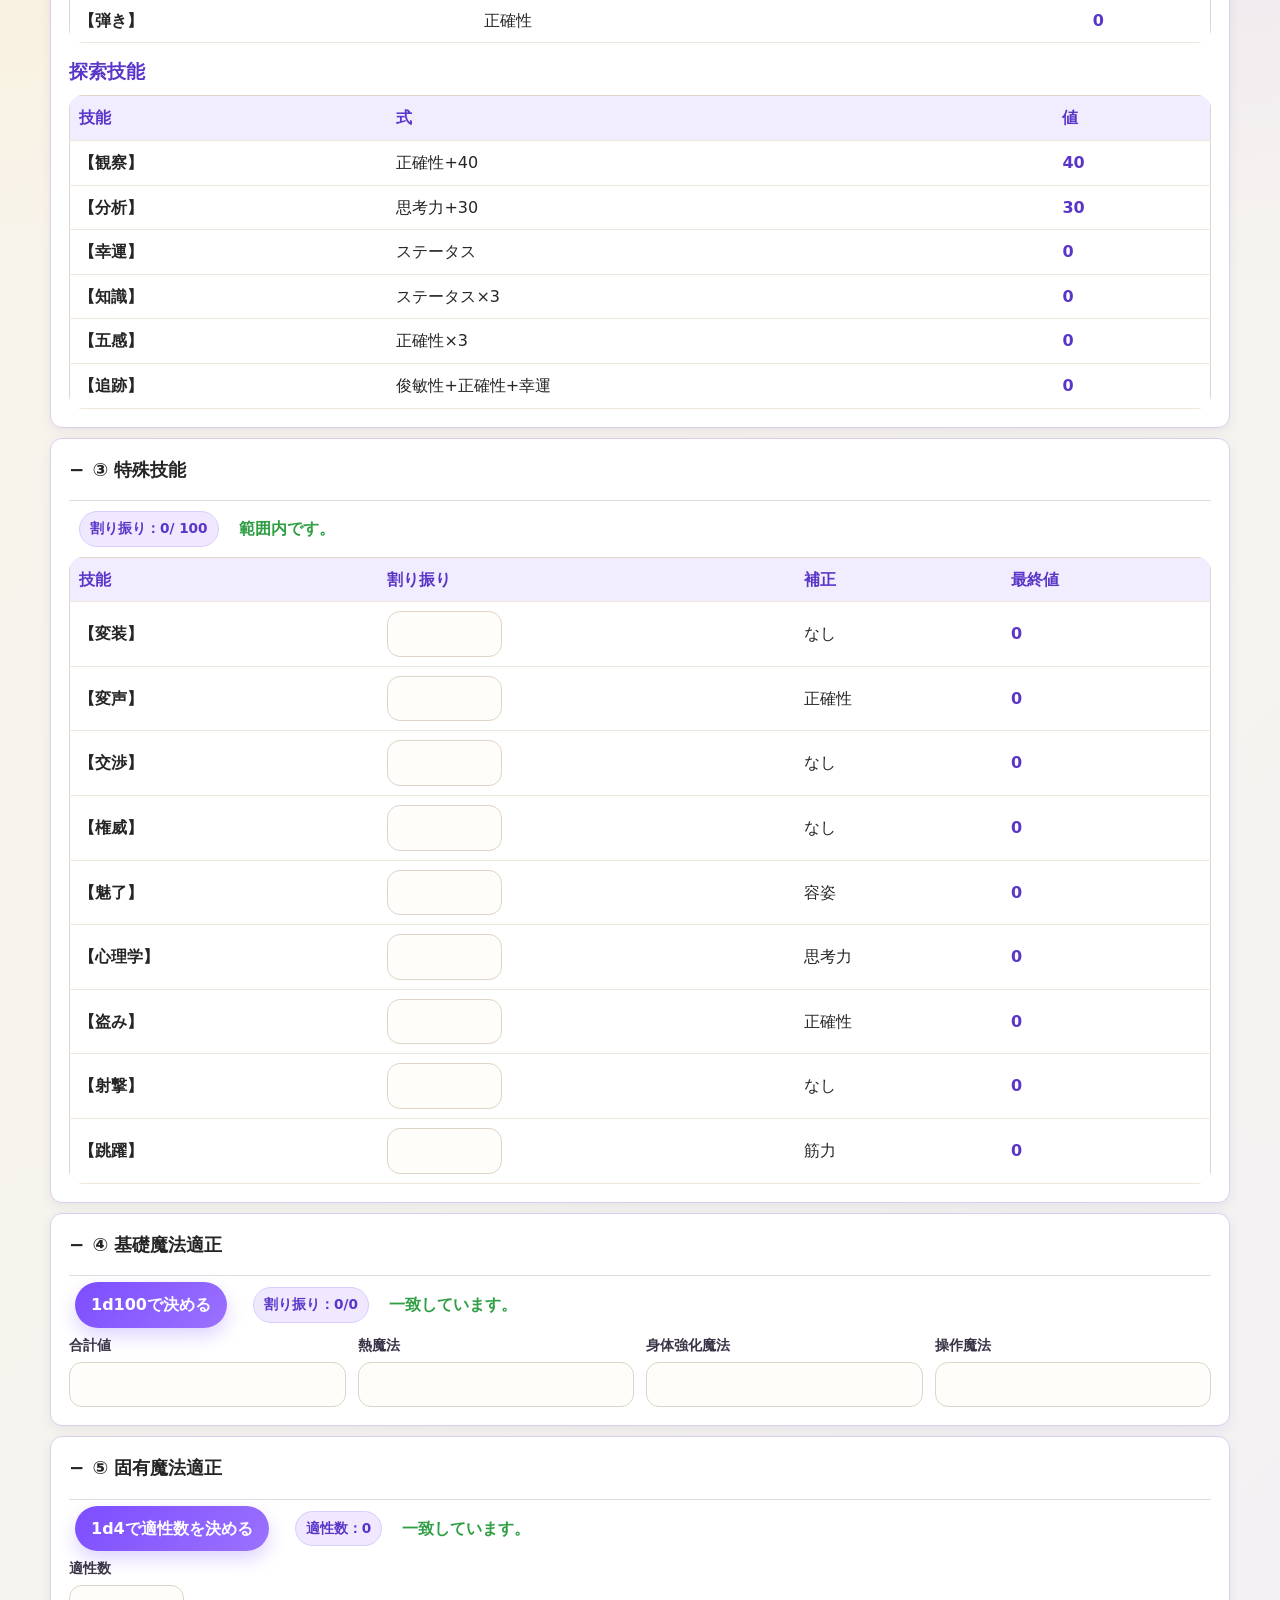
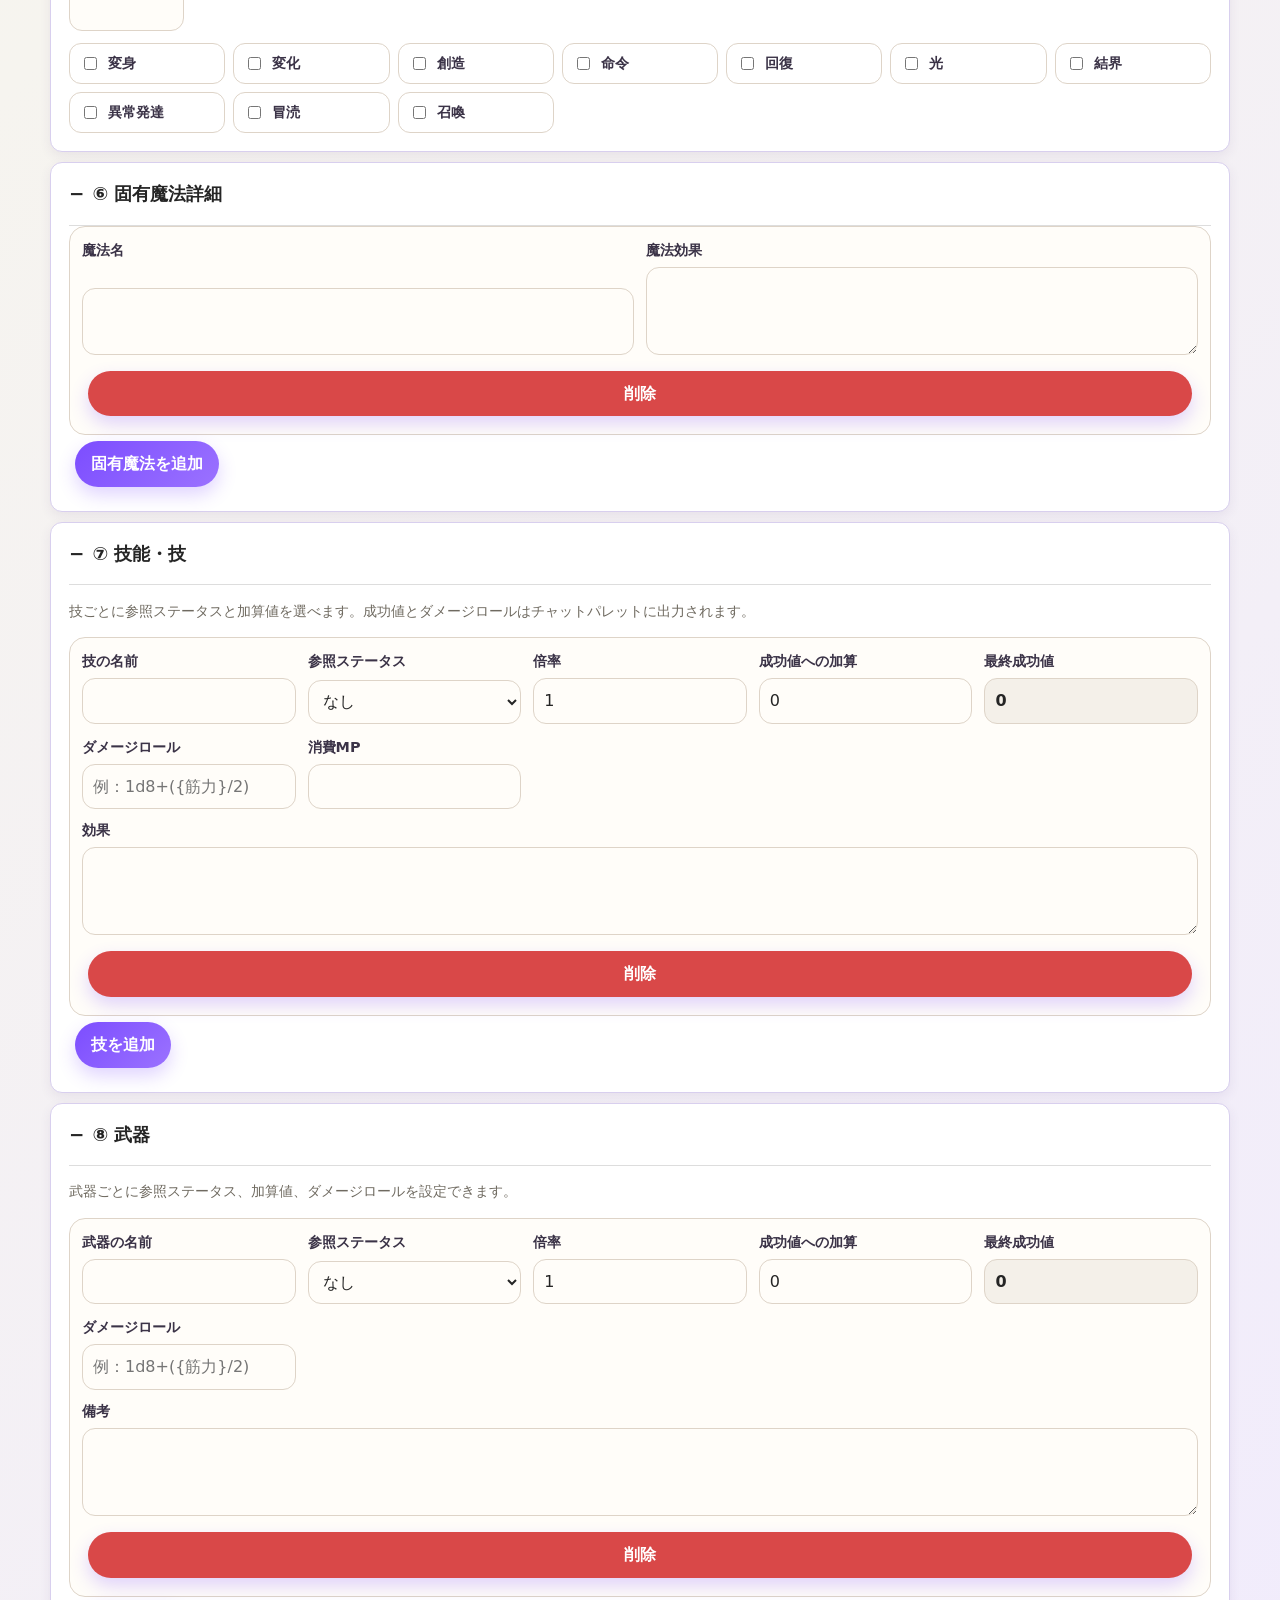
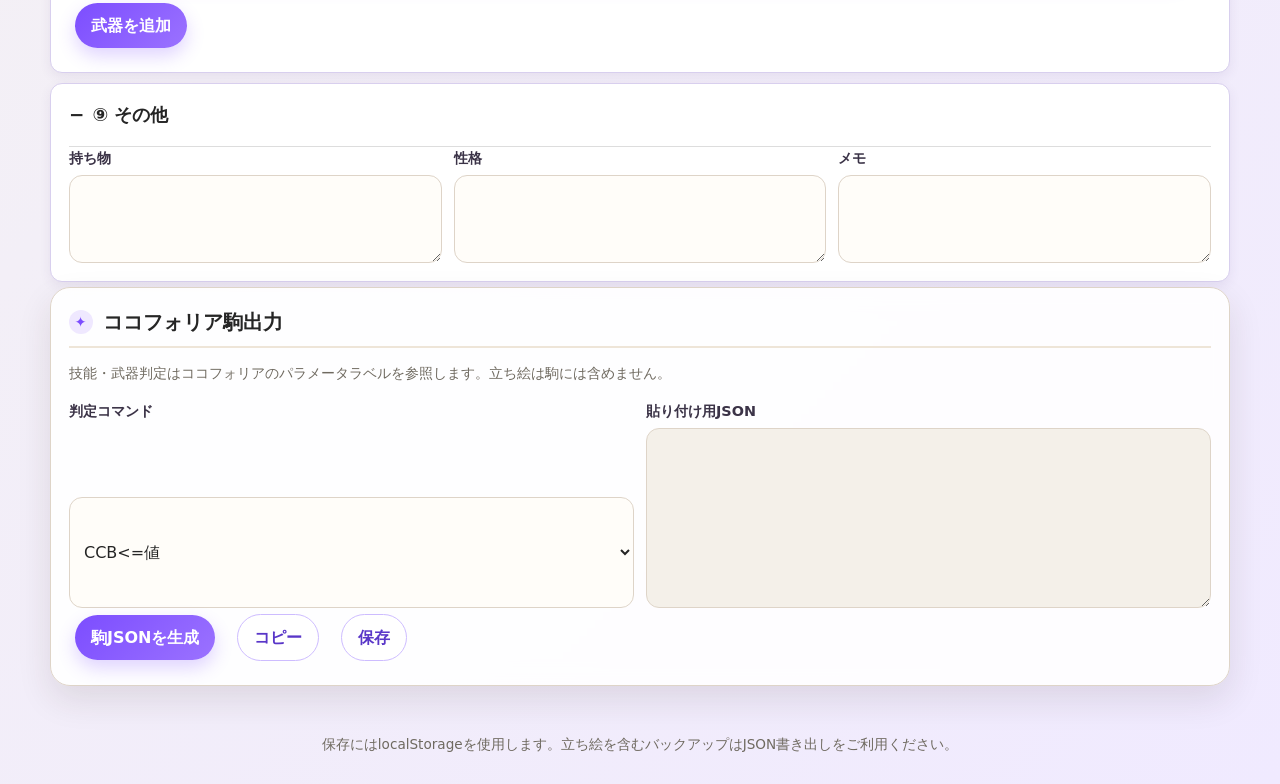
==== commit a6417ad0: "Update character-sheet.html" ====
--- a/character-sheet.html
+++ b/character-sheet.html
@@ -3,12 +3,12 @@
 <html lang="ja">
 <head>
 <meta charset="UTF-8"><meta name="viewport" content="width=device-width,initial-scale=1">
-<title>TRPGキャラクターシート作成ツール</title>
+<title>Magic Start!!TRPGキャラクターシート作成ツール</title>
 <link rel="stylesheet" href="character-sheet_style.css">
 
 </head>
 <body>
-<header><h1>TRPGキャラクターシート作成ツール</h1><p class="subtitle">キャラクター作成、立ち絵、技・武器、保存、ココフォリア駒出力に対応しています。</p></header>
+<header><h1>Magic Start!!TRPGキャラクターシート作成ツール</h1><p class="subtitle">キャラクター作成、立ち絵、技・武器、保存、ココフォリア駒出力に対応しています。</p></header>
 <main>
 <div class="toolbar"><div class="toolbar-title"><strong>保存・呼び出し</strong><span id="saveMessage" class="note">ブラウザ内に保存します。</span></div><div class="grid two"><div class="field"><label>保存スロット</label><select id="saveSlot"></select></div><div class="field"><label>新規スロット名</label><input id="newSlotName" placeholder="例：ダイス振り男 / 第1話用"></div></div><div class="row"><button class="ok" onclick="saveSheet()">現在のシートを保存</button><button onclick="loadSheet()">呼び出し</button><button class="secondary" onclick="createSlot()">新規スロット作成</button><button class="danger" onclick="deleteSlot()">削除</button><button class="secondary" onclick="exportJson()">JSON書き出し</button><button class="secondary" onclick="importFile.click()">JSON読み込み</button><button class="secondary" onclick="print()">印刷</button><input id="importFile" type="file" accept="application/json" hidden onchange="importJson(event)"></div></div>
 <section><h2>基本情報・立ち絵</h2><div class="portrait-wrap"><div><img id="portraitPreview" class="portrait" alt="立ち絵プレビュー"><div id="portraitEmpty" class="portrait empty">立ち絵未設定</div></div><div><div class="grid"><div class="field"><label>名前</label><input id="charName" data-save></div><div class="field"><label>年齢</label><input id="age" data-save></div><div class="field"><label>職業</label><input id="job" data-save></div><div class="field"><label>魔力量設定</label><select id="originSetting" data-save><option value="始祖">設定1：始祖 1d100+20</option><option value="眷属">設定2：眷属 1d100-1</option></select></div></div><div class="field no-print" style="margin-top:12px"><label>立ち絵画像</label><input id="portraitFile" type="file" accept="image/png,image/jpeg,image/webp" onchange="loadPortrait(event)"><p class="note">シート閲覧用です。ココフォリア駒には送りません。保存容量を抑えるため読み込み時に縮小します。</p><button class="secondary" onclick="clearPortrait()">立ち絵を削除</button></div></div></div></section>
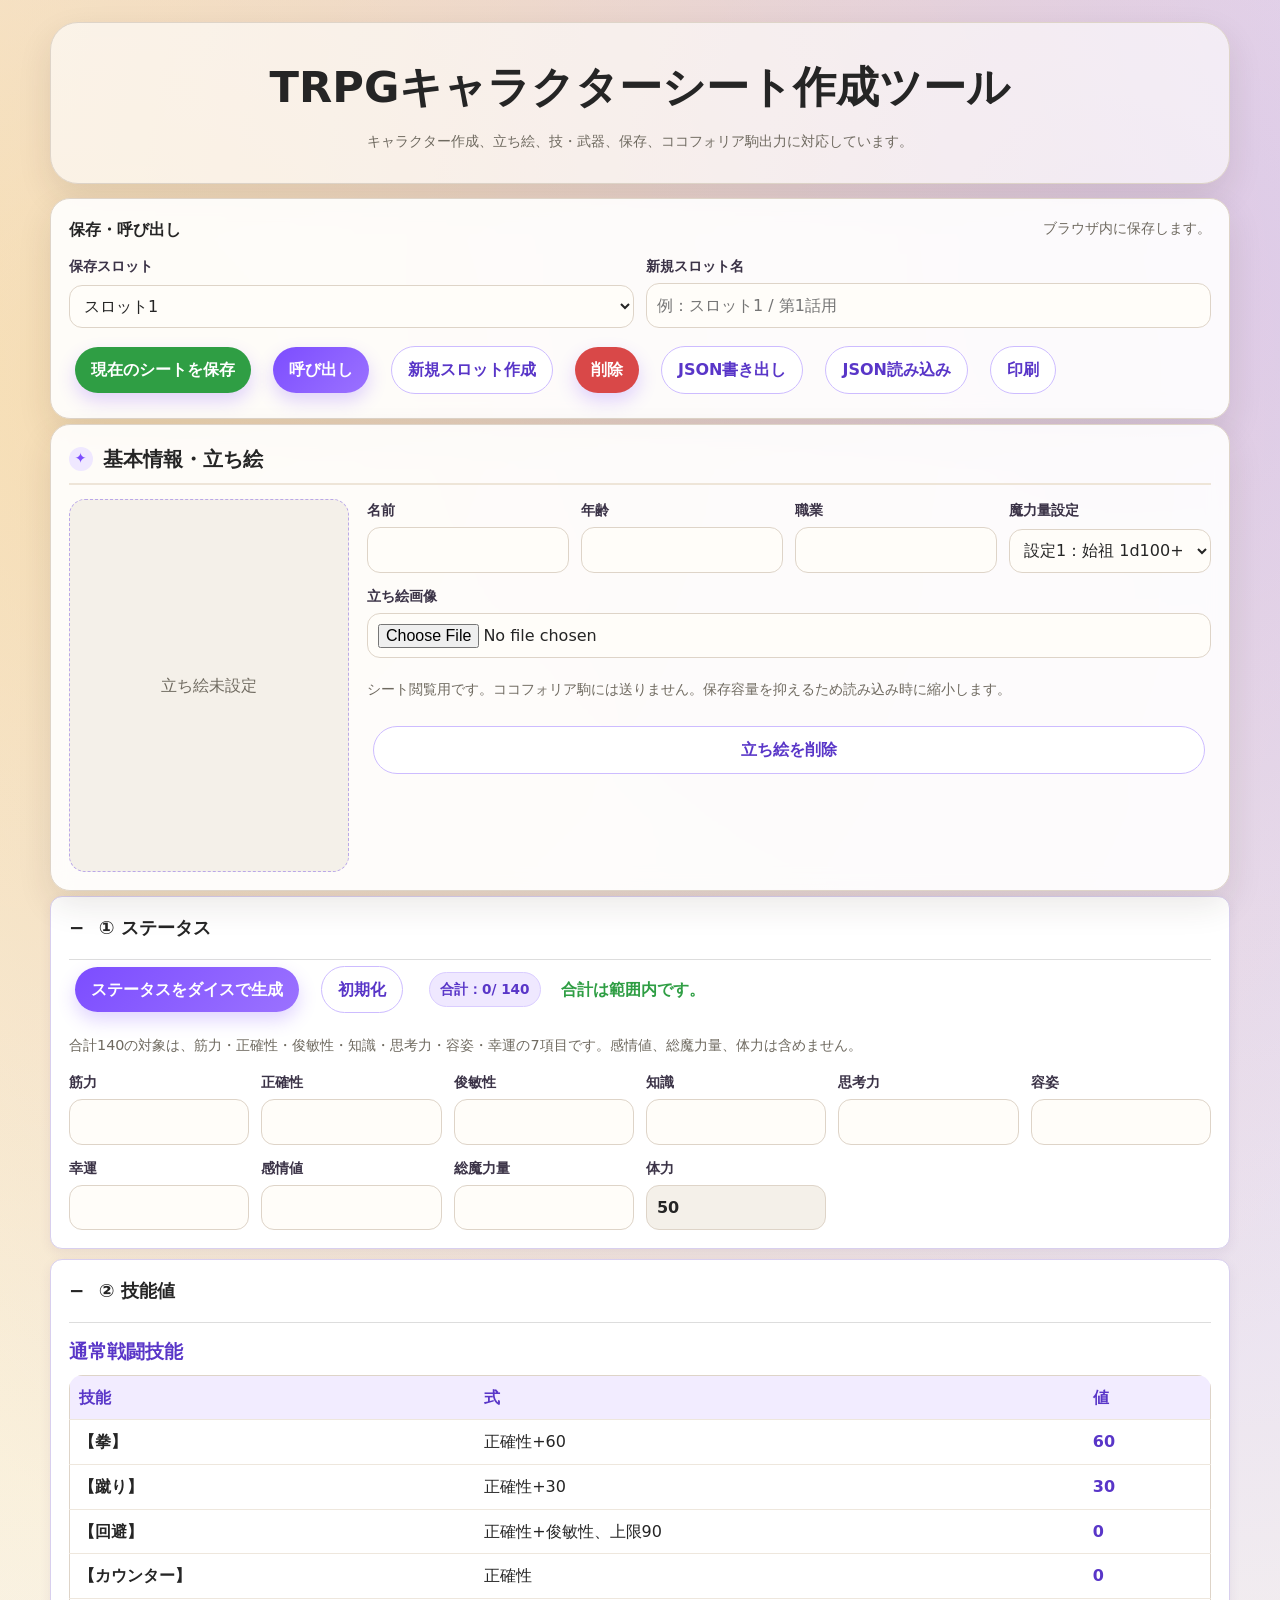
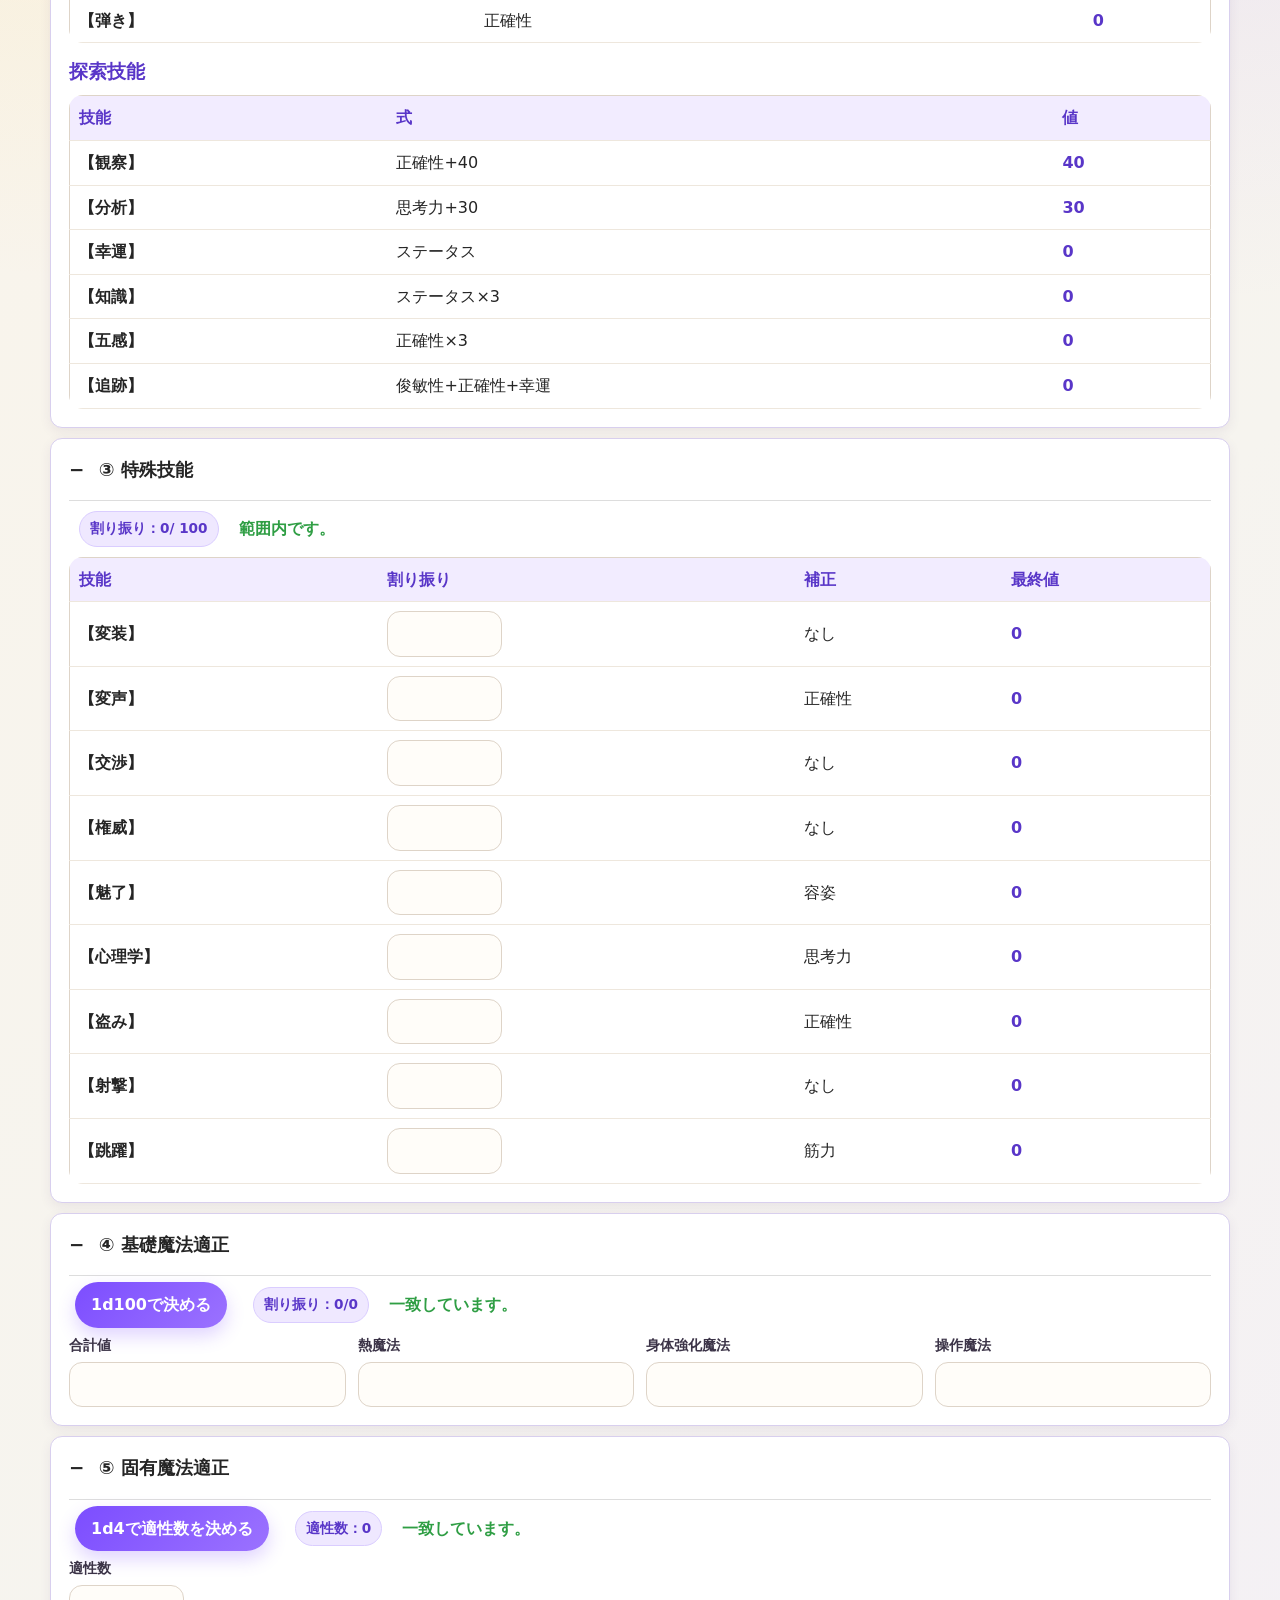
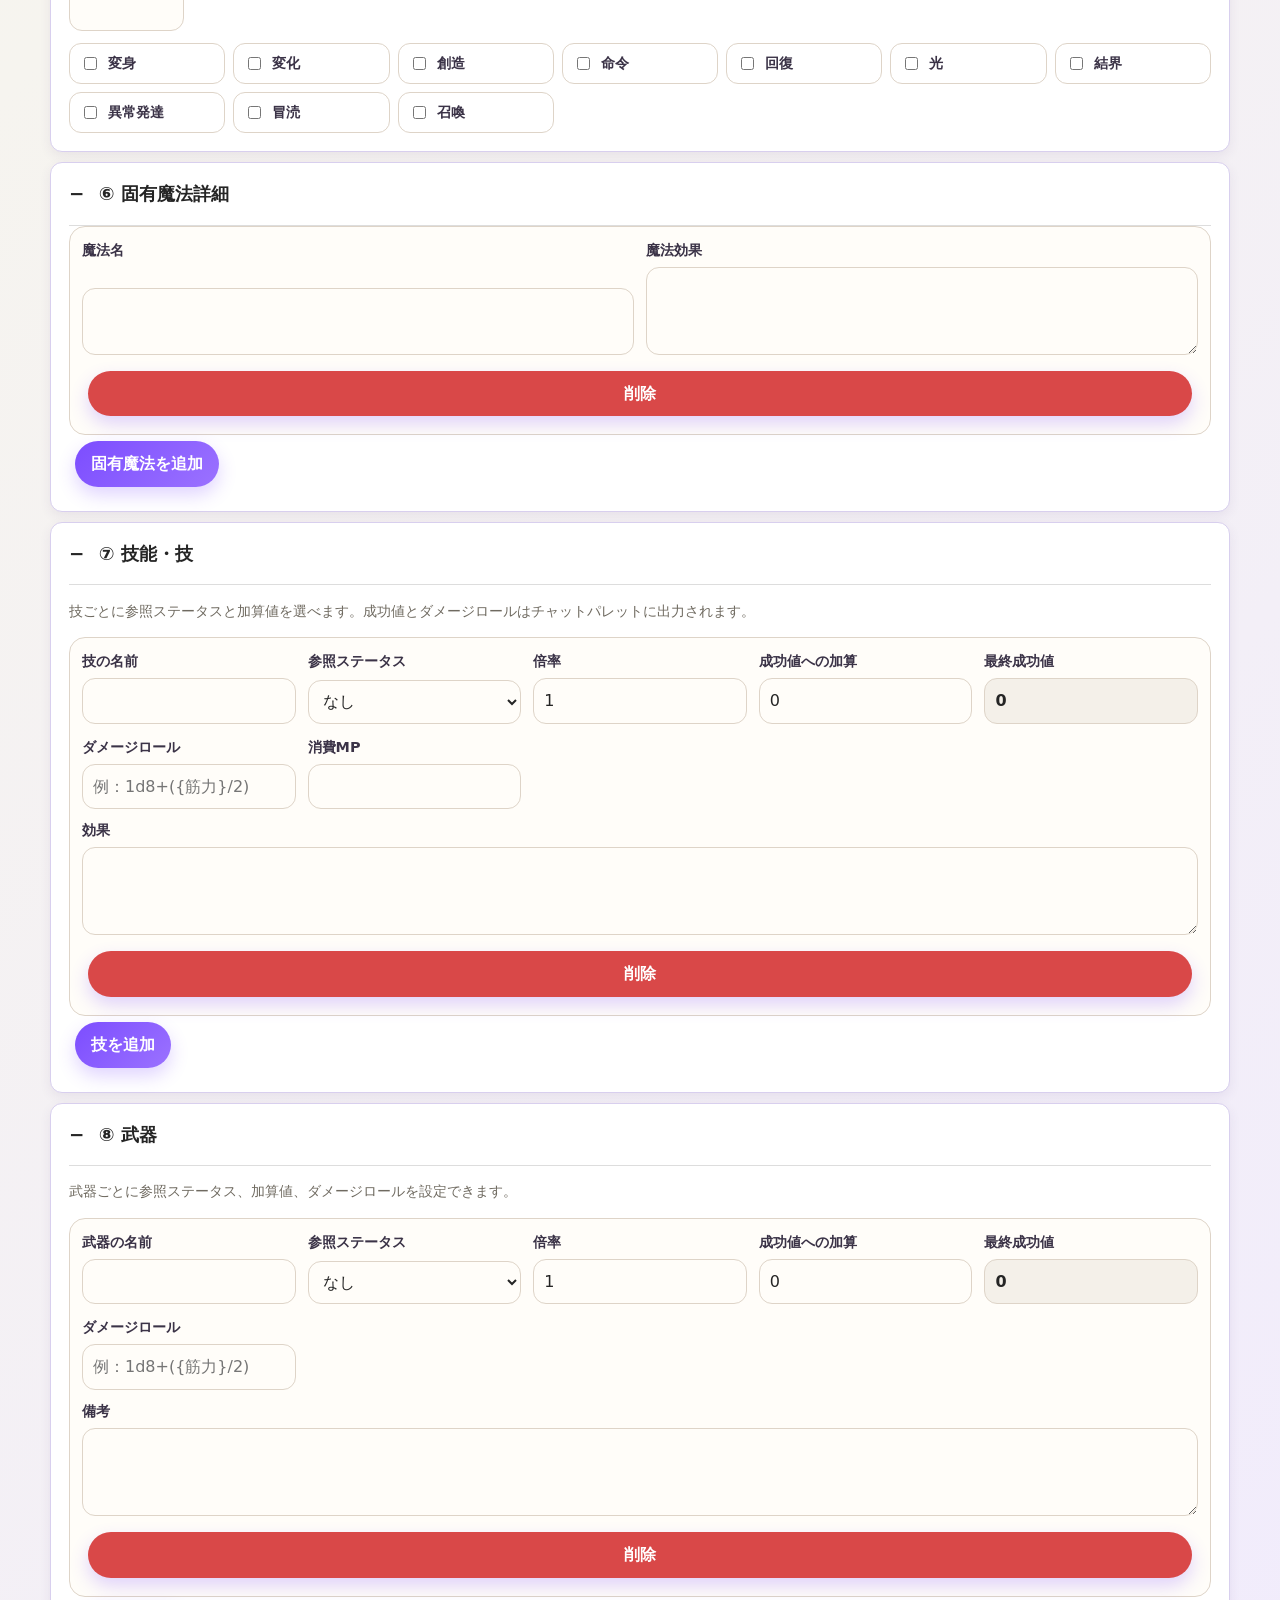
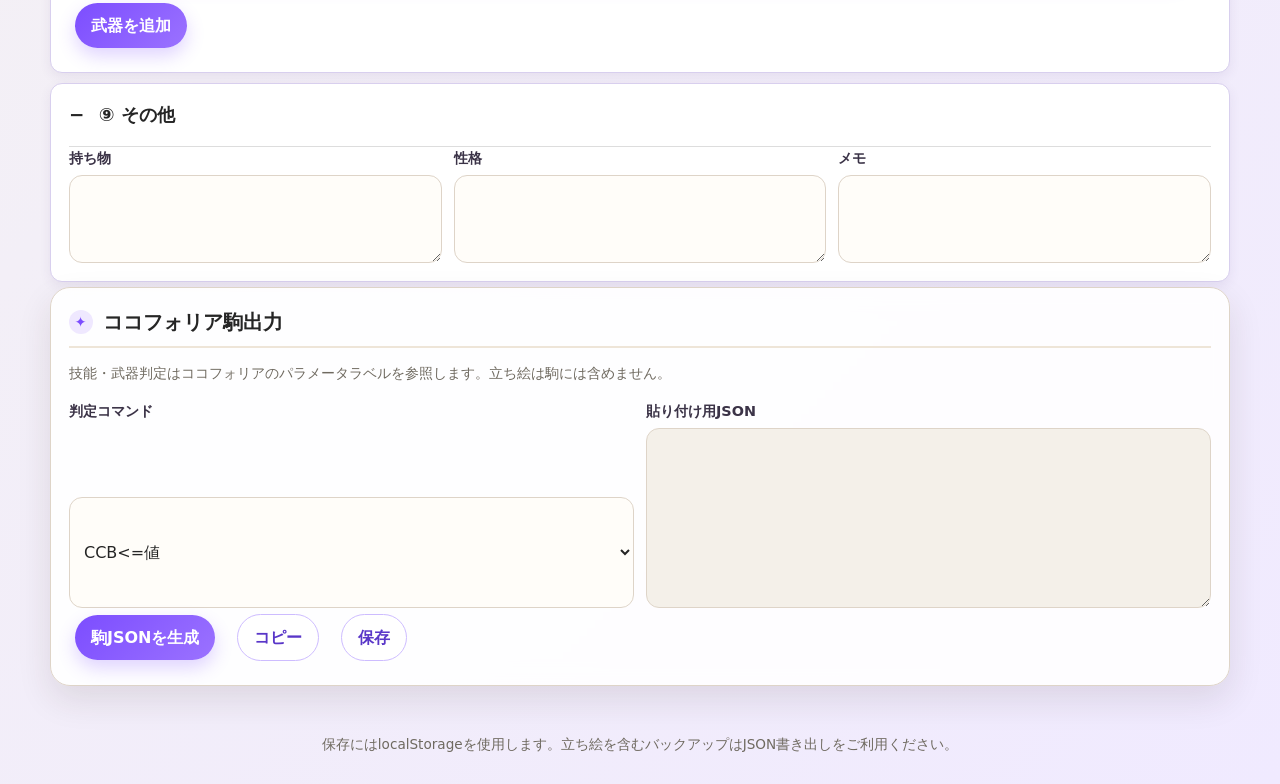
==== commit 83a27c87: "Add files via upload" ====
--- a/character-sheet.html
+++ b/character-sheet.html
@@ -1,41 +1,474 @@
 
 <!DOCTYPE html>
 <html lang="ja">
-<head>
-<meta charset="UTF-8"><meta name="viewport" content="width=device-width,initial-scale=1">
-<title>Magic Start!!TRPGキャラクターシート作成ツール</title>
-<link rel="stylesheet" href="character-sheet_style.css">
-
-</head>
-<body>
-<header><h1>Magic Start!!TRPGキャラクターシート作成ツール</h1><p class="subtitle">キャラクター作成、立ち絵、技・武器、保存、ココフォリア駒出力に対応しています。</p></header>
-<main>
-<div class="toolbar"><div class="toolbar-title"><strong>保存・呼び出し</strong><span id="saveMessage" class="note">ブラウザ内に保存します。</span></div><div class="grid two"><div class="field"><label>保存スロット</label><select id="saveSlot"></select></div><div class="field"><label>新規スロット名</label><input id="newSlotName" placeholder="例：ダイス振り男 / 第1話用"></div></div><div class="row"><button class="ok" onclick="saveSheet()">現在のシートを保存</button><button onclick="loadSheet()">呼び出し</button><button class="secondary" onclick="createSlot()">新規スロット作成</button><button class="danger" onclick="deleteSlot()">削除</button><button class="secondary" onclick="exportJson()">JSON書き出し</button><button class="secondary" onclick="importFile.click()">JSON読み込み</button><button class="secondary" onclick="print()">印刷</button><input id="importFile" type="file" accept="application/json" hidden onchange="importJson(event)"></div></div>
-<section><h2>基本情報・立ち絵</h2><div class="portrait-wrap"><div><img id="portraitPreview" class="portrait" alt="立ち絵プレビュー"><div id="portraitEmpty" class="portrait empty">立ち絵未設定</div></div><div><div class="grid"><div class="field"><label>名前</label><input id="charName" data-save></div><div class="field"><label>年齢</label><input id="age" data-save></div><div class="field"><label>職業</label><input id="job" data-save></div><div class="field"><label>魔力量設定</label><select id="originSetting" data-save><option value="始祖">設定1：始祖 1d100+20</option><option value="眷属">設定2：眷属 1d100-1</option></select></div></div><div class="field no-print" style="margin-top:12px"><label>立ち絵画像</label><input id="portraitFile" type="file" accept="image/png,image/jpeg,image/webp" onchange="loadPortrait(event)"><p class="note">シート閲覧用です。ココフォリア駒には送りません。保存容量を抑えるため読み込み時に縮小します。</p><button class="secondary" onclick="clearPortrait()">立ち絵を削除</button></div></div></div></section>
-<details open><summary>① ステータス</summary><div class="row no-print"><button onclick="rollStats()">ステータスをダイスで生成</button><button class="secondary" onclick="clearStats()">初期化</button><span class="pill">合計：<span id="manualTotal">0</span> / 140</span><span id="statMessage" class="note"></span></div><p class="note">合計140の対象は、筋力・正確性・俊敏性・知識・思考力・容姿・幸運の7項目です。感情値、総魔力量、体力は含めません。</p><div class="grid" id="statsGrid"></div></details>
-<details open><summary>② 技能値</summary><h3>通常戦闘技能</h3><div class="table-wrap"><table><thead><tr><th>技能</th><th>式</th><th>値</th></tr></thead><tbody id="combatSkills"></tbody></table></div><h3>探索技能</h3><div class="table-wrap"><table><thead><tr><th>技能</th><th>式</th><th>値</th></tr></thead><tbody id="searchSkills"></tbody></table></div></details>
-<details open><summary>③ 特殊技能</summary><div class="row"><span class="pill">割り振り：<span id="specialUsed">0</span> / 100</span><span id="specialMessage" class="note"></span></div><div class="table-wrap"><table><thead><tr><th>技能</th><th>割り振り</th><th>補正</th><th>最終値</th></tr></thead><tbody id="specialSkills"></tbody></table></div></details>
-<details open><summary>④ 基礎魔法適正</summary><div class="row no-print"><button onclick="rollBasicMagic()">1d100で決める</button><span class="pill">割り振り：<span id="basicMagicUsed">0</span> / <span id="basicMagicTotalText">0</span></span><span id="basicMagicMessage" class="note"></span></div><div class="grid"><div class="field"><label>合計値</label><input id="basicMagicTotal" type="number" min="0" data-save oninput="calculateAll()"></div><div class="field"><label>熱魔法</label><input id="heatMagic" type="number" min="0" data-save oninput="calculateAll()"></div><div class="field"><label>身体強化魔法</label><input id="bodyMagic" type="number" min="0" data-save oninput="calculateAll()"></div><div class="field"><label>操作魔法</label><input id="controlMagic" type="number" min="0" data-save oninput="calculateAll()"></div></div></details>
-<details open><summary>⑤ 固有魔法適正</summary><div class="row no-print"><button onclick="rollUniqueMagicCount()">1d4で適性数を決める</button><span class="pill">適性数：<span id="uniqueMagicCountText">0</span></span><span id="uniqueMagicMessage" class="note"></span></div><div class="field mini"><label>適性数</label><input id="uniqueMagicCount" type="number" min="0" max="4" data-save oninput="calculateAll()"></div><div id="uniqueMagicOptions" class="magic-options"></div></details>
-<details open><summary>⑥ 固有魔法詳細</summary><div id="uniqueMagicDetails" class="dynamic-list"></div><button onclick="addUniqueMagicDetail()">固有魔法を追加</button></details>
-<details open><summary>⑦ 技能・技</summary><p class="note">技ごとに参照ステータスと加算値を選べます。成功値とダメージロールはチャットパレットに出力されます。</p><div id="techniques" class="dynamic-list"></div><button onclick="addTechnique()">技を追加</button></details>
-<details open><summary>⑧ 武器</summary><p class="note">武器ごとに参照ステータス、加算値、ダメージロールを設定できます。</p><div id="weapons" class="dynamic-list"></div><button onclick="addWeapon()">武器を追加</button></details>
-<details open><summary>⑨ その他</summary><div class="grid two"><div class="field"><label>持ち物</label><textarea id="items" data-save></textarea></div><div class="field"><label>性格</label><textarea id="personality" data-save></textarea></div><div class="field"><label>メモ</label><textarea id="memo" data-save></textarea></div></div></details>
-<section><h2>ココフォリア駒出力</h2><p class="note">技能・武器判定はココフォリアのパラメータラベルを参照します。立ち絵は駒には含めません。</p><div class="grid two"><div class="field"><label>判定コマンド</label><select id="cocDiceCommand" data-save><option value="CCB">CCB&lt;=値</option><option value="CC">CC&lt;=値</option></select></div><div class="field"><label>貼り付け用JSON</label><textarea id="cocofoliaOutput" readonly></textarea></div></div><div class="row"><button onclick="outputCocofolia()">駒JSONを生成</button><button class="secondary" onclick="copyCocofolia()">コピー</button><button class="secondary" onclick="downloadCocofoliaJson()">保存</button><span id="cocofoliaMessage" class="note"></span></div></section>
-</main><footer>保存にはlocalStorageを使用します。立ち絵を含むバックアップはJSON書き出しをご利用ください。</footer>
-<script>
-const KEY='trpgSheet_v4';let portraitData='';const statOpts=[['none','なし'],['str','筋力'],['acc','正確性'],['agi','俊敏性'],['know','知識'],['think','思考力'],['looks','容姿'],['luck','幸運'],['emotion','感情値']];const stats=[['str','筋力'],['acc','正確性'],['agi','俊敏性'],['know','知識'],['think','思考力'],['looks','容姿'],['luck','幸運'],['emotion','感情値'],['mp','総魔力量'],['hp','体力',1]];const uniqueNames=['変身','変化','創造','命令','回復','光','結界','異常発達','冒涜','召喚'];const special=[['disguise','変装','なし'],['voice','変声','正確性'],['negotiate','交渉','なし'],['authority','権威','なし'],['charm','魅了','容姿'],['psychology','心理学','思考力'],['steal','盗み','正確性'],['shooting','射撃','なし'],['jump','跳躍','筋力']];const N=id=>Number(document.getElementById(id)?.value||0),E=s=>String(s).replace(/[&<>'"]/g,c=>({'&':'&amp;','<':'&lt;','>':'&gt;',"'":'&#39;','"':'&quot;'}[c]));function msg(id,t,c='note'){let e=document.getElementById(id);e.textContent=t;e.className=c}function options(selected='none'){return statOpts.map(([v,n])=>`<option value="${v}" ${v===selected?'selected':''}>${n}</option>`).join('')}function statName(id){return Object.fromEntries(statOpts)[id]||'なし'}
-function render(){statsGrid.innerHTML=stats.map(([id,n,r])=>`<div class="field"><label>${n}</label><input id="${id}" type="number" min="0" data-save ${r?'readonly':''} oninput="calculateAll()"></div>`).join('');specialSkills.innerHTML=special.map(([id,n,b])=>`<tr><td><b>【${n}】</b></td><td><input class="mini" id="sp_${id}" type="number" min="0" data-save oninput="calculateAll()"></td><td>${b}</td><td class="calc" id="sp_${id}_total">0</td></tr>`).join('');uniqueMagicOptions.innerHTML=uniqueNames.map(n=>`<label class="check-card"><input id="unique_${n}" type="checkbox" value="${n}" data-save data-unique onchange="calculateAll()">${n}</label>`).join('')}
-function vals(){let v={str:N('str'),acc:N('acc'),agi:N('agi'),know:N('know'),think:N('think'),looks:N('looks'),luck:N('luck'),emotion:N('emotion'),mp:N('mp')};v.hp=v.str+50;v.combat={拳:v.acc+60,蹴り:v.acc+30,回避:Math.min(v.acc+v.agi,90),カウンター:v.acc,弾き:v.acc};v.search={観察:v.acc+40,分析:v.think+30,幸運:v.luck,知識:v.know*3,五感:v.acc*3,追跡:v.agi+v.acc+v.luck};v.special={変装:N('sp_disguise'),変声:N('sp_voice')+v.acc,交渉:N('sp_negotiate'),権威:N('sp_authority'),魅了:N('sp_charm')+v.looks,心理学:N('sp_psychology')+v.think,盗み:N('sp_steal')+v.acc,射撃:N('sp_shooting'),跳躍:N('sp_jump')+v.str};return v}
-function calculateAll(){let v=vals();hp.value=v.hp;let total=['str','acc','agi','know','think','looks','luck'].reduce((a,x)=>a+N(x),0);manualTotal.textContent=total;msg('statMessage',total>140?'合計が140を超えています。':'合計は範囲内です。',total>140?'warning':'success');let c=[['拳','正確性+60'],['蹴り','正確性+30'],['回避','正確性+俊敏性、上限90'],['カウンター','正確性'],['弾き','正確性']];combatSkills.innerHTML=c.map(x=>`<tr><td><b>【${x[0]}】</b></td><td>${x[1]}</td><td class="calc">${v.combat[x[0]]}</td></tr>`).join('');let s=[['観察','正確性+40'],['分析','思考力+30'],['幸運','ステータス'],['知識','ステータス×3'],['五感','正確性×3'],['追跡','俊敏性+正確性+幸運']];searchSkills.innerHTML=s.map(x=>`<tr><td><b>【${x[0]}】</b></td><td>${x[1]}</td><td class="calc">${v.search[x[0]]}</td></tr>`).join('');special.forEach(([id,n])=>document.getElementById(`sp_${id}_total`).textContent=v.special[n]);let used=special.reduce((a,[id])=>a+N(`sp_${id}`),0);specialUsed.textContent=used;msg('specialMessage',used>100?'100点を超えています。':'範囲内です。',used>100?'warning':'success');let bt=N('basicMagicTotal'),bu=N('heatMagic')+N('bodyMagic')+N('controlMagic');basicMagicUsed.textContent=bu;basicMagicTotalText.textContent=bt;msg('basicMagicMessage',bu>bt?'合計値を超えています。':bu<bt?`あと${bt-bu}点です。`:'一致しています。',bu>bt?'warning':bu===bt?'success':'note');let uc=N('uniqueMagicCount'),ch=document.querySelectorAll('[data-unique]:checked').length;uniqueMagicCountText.textContent=uc;msg('uniqueMagicMessage',ch>uc?'選択数超過です。':ch<uc?`あと${uc-ch}個です。`:'一致しています。',ch>uc?'warning':ch===uc?'success':'note');document.querySelectorAll('[data-live-total]').forEach(el=>{let card=el.closest('.card'),ref=card.querySelector('[data-field=ref]').value,mult=Number(card.querySelector('[data-field=mult]').value||1),add=Number(card.querySelector('[data-field=add]').value||0);el.value=(ref==='none'?0:v[ref])*mult+add})}
-function roll(c,s){let t=0;while(c--)t+=Math.floor(Math.random()*s)+1;return t}function rollStats(){['str','acc','agi','know','think','looks','luck'].forEach(x=>document.getElementById(x).value=roll(5,6));emotion.value=roll(10,6);mp.value=originSetting.value==='始祖'?roll(1,100)+20:Math.max(0,roll(1,100)-1);calculateAll()}function clearStats(){stats.forEach(([id])=>document.getElementById(id).value='');calculateAll()}function rollBasicMagic(){basicMagicTotal.value=roll(1,100);heatMagic.value=bodyMagic.value=controlMagic.value=0;calculateAll()}function rollUniqueMagicCount(){uniqueMagicCount.value=roll(1,4);document.querySelectorAll('[data-unique]').forEach(x=>x.checked=false);calculateAll()}
-function addUniqueMagicDetail(d={}){let c=document.createElement('div');c.className='card unique-detail';c.innerHTML=`<div class="grid two"><div class="field"><label>魔法名</label><input data-field="magicName" value="${E(d.magicName||'')}"></div><div class="field"><label>魔法効果</label><textarea data-field="magicEffect">${E(d.magicEffect||'')}</textarea></div></div><button class="danger" onclick="this.closest('.card').remove()">削除</button>`;uniqueMagicDetails.appendChild(c)}
-function actionCard(type,d={}){let c=document.createElement('div');c.className=`card ${type}`;let isTech=type==='technique';c.innerHTML=`<div class="grid"><div class="field"><label>${isTech?'技':'武器'}の名前</label><input data-field="name" value="${E(d.name||'')}"></div><div class="field"><label>参照ステータス</label><select data-field="ref" onchange="calculateAll()">${options(d.ref||'none')}</select></div><div class="field"><label>倍率</label><input type="number" step="0.1" data-field="mult"value="${E(d.mult??'1')}" oninput="calculateAll()"></div><div class="field"><label>成功値への加算</label><input type="number" data-field="add" value="${E(d.add??'0')}" oninput="calculateAll()"></div><div class="field"><label>最終成功値</label><input data-live-total readonly></div><div class="field"><label>ダメージロール</label><input data-field="damage" value="${E(d.damage||'')}" placeholder="例：1d8+({筋力}/2)"></div>${isTech?`<div class="field"><label>消費MP</label><input type="number" min="0" data-field="mp" value="${E(d.mp||'')}"></div>`:''}</div><div class="field"><label>${isTech?'効果':'備考'}</label><textarea data-field="note">${E(d.note||'')}</textarea></div><button class="danger" onclick="this.closest('.card').remove()">削除</button>`;(isTech?techniques:weapons).appendChild(c);calculateAll()}
-function addTechnique(d={}){actionCard('technique',d)}function addWeapon(d={}){actionCard('weapon',d)}function actionData(selector){return [...document.querySelectorAll(selector)].map(c=>({name:c.querySelector('[data-field=name]').value.trim(),ref:c.querySelector('[data-field=ref]').value,mult:c.querySelector('[data-field=mult]').value,add:c.querySelector('[data-field=add]').value,damage:c.querySelector('[data-field=damage]').value.trim(),mp:c.querySelector('[data-field=mp]')?.value||'',note:c.querySelector('[data-field=note]').value})).filter(x=>x.name||x.damage||x.note||Number(x.add))}
-function loadPortrait(e){let f=e.target.files[0];if(!f)return;let r=new FileReader();r.onload=()=>{let img=new Image();img.onload=()=>{let max=900,scale=Math.min(1,max/Math.max(img.width,img.height)),cv=document.createElement('canvas');cv.width=Math.round(img.width*scale);cv.height=Math.round(img.height*scale);cv.getContext('2d').drawImage(img,0,0,cv.width,cv.height);portraitData=cv.toDataURL('image/jpeg',.82);showPortrait()};img.src=r.result};r.readAsDataURL(f)}function showPortrait(){portraitPreview.style.display=portraitData?'block':'none';portraitEmpty.style.display=portraitData?'none':'grid';if(portraitData)portraitPreview.src=portraitData}function clearPortrait(){portraitData='';portraitFile.value='';showPortrait()}
-function refExpr(ref,mult,add){let base=ref==='none'?'0':`{${statName(ref)}}`,m=Number(mult??1),n=Number(add||0);let expr=m===1?base:`(${base})*${m}`;if(n!==0) expr+=n>0?`+${n}`:`${n}`;return expr;}function cocofolia(){calculateAll();let v=vals(),cmd=cocDiceCommand.value,params=[['筋力',v.str],['正確性',v.acc],['俊敏性',v.agi],['知識',v.know],['思考力',v.think],['容姿',v.looks],['幸運',v.luck],['感情値',v.emotion],['総魔力量',v.mp],['変装割振',N('sp_disguise')],['変声割振',N('sp_voice')],['交渉割振',N('sp_negotiate')],['権威割振',N('sp_authority')],['魅了割振',N('sp_charm')],['心理学割振',N('sp_psychology')],['盗み割振',N('sp_steal')],['射撃割振',N('sp_shooting')],['跳躍割振',N('sp_jump')]].map(([label,value])=>({label,value:String(value)}));let lines=['// ステータス判定',`${cmd}<={筋力} 【筋力】`,`${cmd}<={正確性} 【正確性】`,`${cmd}<={俊敏性} 【俊敏性】`,`${cmd}<={知識} 【知識】`,`${cmd}<={思考力} 【思考力】`,`${cmd}<={容姿} 【容姿】`,`${cmd}<={幸運} 【幸運】`,`${cmd}<={感情値} 【感情値】`,'// 通常戦闘技能',`${cmd}<={正確性}+60 【拳】`,`${cmd}<={正確性}+30 【蹴り】`,`${cmd}<=min({正確性}+{俊敏性},90) 【回避】`,`${cmd}<={正確性} 【カウンター】`,`${cmd}<={正確性} 【弾き】`,`({筋力}/2) 【こぶしダメージ】`,'// 探索技能',`${cmd}<={正確性}+40 【観察】`,`${cmd}<={思考力}+30 【分析】`,`${cmd}<={幸運} 【幸運】`,`${cmd}<={知識}*3 【知識】`,`${cmd}<={正確性}*3 【五感】`,`${cmd}<={俊敏性}+{正確性}+{幸運} 【追跡】`,'// 特殊技能',`${cmd}<={変装割振} 【変装】`,`${cmd}<={変声割振}+{正確性} 【変声】`,`${cmd}<={交渉割振} 【交渉】`,`${cmd}<={権威割振} 【権威】`,`${cmd}<={魅了割振}+{容姿} 【魅了】`,`${cmd}<={心理学割振}+{思考力} 【心理学】`,`${cmd}<={盗み割振}+{正確性} 【盗み】`,`${cmd}<={射撃割振} 【射撃】`,`${cmd}<={跳躍割振}+{筋力} 【跳躍】`];let ts=actionData('.technique'),ws=actionData('.weapon');if(ts.length)lines.push('// 技');ts.forEach(t=>{lines.push(`${cmd}<=${refExpr(t.ref,t.mult,t.add)} 【${t.name||'名称未設定'}】`);if(t.damage)lines.push(`${t.damage} 【${t.name||'名称未設定'}・ダメージ】`)});if(ws.length)lines.push('// 武器');ws.forEach(w=>{lines.push(`${cmd}<=${refExpr(w.ref,w.mult,w.add)} 【${w.name||'名称未設定'}】`);if(w.damage)lines.push(`${w.damage} 【${w.name||'名称未設定'}・ダメージ】`)});return {kind:'character',data:{name:charName.value||'ダイス振り男',initiative:v.agi,externalUrl:null,iconUrl:null,params,status:[{label:'HP',value:v.hp,max:v.hp},{label:'MP',value:v.mp,max:v.mp},{label:'SAN',value:v.emotion,max:v.emotion}],commands:lines.join('\n'),memo:[`年齢：${age.value||'未設定'}`,`職業：${job.value||'未設定'}`,`持ち物：${items.value||'未設定'}`,`性格：${personality.value||'未設定'}`,`メモ：${memo.value||'未設定'}`].join('\n')}}}
-function outputCocofolia(){cocofoliaOutput.value=JSON.stringify(cocofolia());msg('cocofoliaMessage','生成しました。','success')}async function copyCocofolia(){if(!cocofoliaOutput.value)outputCocofolia();try{await navigator.clipboard.writeText(cocofoliaOutput.value)}catch{cocofoliaOutput.select();document.execCommand('copy')}msg('cocofoliaMessage','コピーしました。','success')}function downloadCocofoliaJson(){if(!cocofoliaOutput.value)outputCocofolia();let a=document.createElement('a'),u=URL.createObjectURL(new Blob([cocofoliaOutput.value],{type:'application/json'}));a.href=u;a.download=(charName.value||'ダイス振り男')+'_ccfolia.json';a.click();URL.revokeObjectURL(u)}
-function collect(){let d={portraitData};document.querySelectorAll('[data-save]').forEach(e=>d[e.id]=e.type==='checkbox'?e.checked:e.value);d.magics=[...document.querySelectorAll('.unique-detail')].map(c=>({magicName:c.querySelector('[data-field=magicName]').value,magicEffect:c.querySelector('[data-field=magicEffect]').value}));d.techniques=actionData('.technique');d.weapons=actionData('.weapon');return d}function apply(d){portraitData=d.portraitData||'';showPortrait();document.querySelectorAll('[data-save]').forEach(e=>{if(d[e.id]!==undefined)e.type==='checkbox'?e.checked=!!d[e.id]:e.value=d[e.id]});uniqueMagicDetails.innerHTML='';(d.magics||[]).forEach(addUniqueMagicDetail);techniques.innerHTML='';(d.techniques||[]).forEach(addTechnique);weapons.innerHTML='';(d.weapons||[]).forEach(addWeapon);if(!d.magics?.length)addUniqueMagicDetail();if(!d.techniques?.length)addTechnique();if(!d.weapons?.length)addWeapon();calculateAll()}function slots(){try{return JSON.parse(localStorage.getItem(KEY))||{}}catch{return {}}}function setSlots(s){try{localStorage.setItem(KEY,JSON.stringify(s))}catch{msg('saveMessage','保存容量を超えました。JSON書き出しをご利用ください。','warning')}}function refresh(sel){let s=slots(),n=Object.keys(s);if(!n.length){s['スロット1']=collect();setSlots(s);n=['スロット1']}saveSlot.innerHTML=n.map(x=>`<option>${E(x)}</option>`).join('');if(sel)saveSlot.value=sel}function createSlot(){let n=newSlotName.value.trim()||`スロット${Object.keys(slots()).length+1}`,s=slots();s[n]=collect();setSlots(s);refresh(n);msg('saveMessage',`「${n}」を作成しました。`,'success')}function saveSheet(){let n=saveSlot.value,s=slots();s[n]=collect();setSlots(s);msg('saveMessage',`「${n}」に保存しました。`,'success')}function loadSheet(){let s=slots();if(s[saveSlot.value])apply(s[saveSlot.value])}function deleteSlot(){let n=saveSlot.value;if(!confirm(`「${n}」を削除しますか？`))return;let s=slots();delete s[n];setSlots(s);refresh()}function exportJson(){let d=collect(),a=document.createElement('a'),u=URL.createObjectURL(new Blob([JSON.stringify(d,null,2)],{type:'application/json'}));a.href=u;a.download=(charName.value||'character')+'.json';a.click();URL.revokeObjectURL(u)}function importJson(e){let r=new FileReader();r.onload=()=>{try{apply(JSON.parse(r.result));msg('saveMessage','読み込みました。','success')}catch{msg('saveMessage','読み込みに失敗しました。','warning')}};if(e.target.files[0])r.readAsText(e.target.files[0])}
-render();addUniqueMagicDetail();addTechnique();addWeapon();showPortrait();refresh();calculateAll();
-</script>
-</body></html>
+    <head>
+        <meta charset="UTF-8">
+        <meta name="viewport" content="width=device-width,initial-scale=1">
+        <title>TRPGキャラクターシート作成ツール</title>
+        <link rel="stylesheet" href="character-sheet_style.css">
+        <script src="character-sheet.js" defer></script>
+    </head>
+
+    <body>
+        
+        <header>
+            <h1>
+                TRPGキャラクターシート作成ツール
+            </h1>
+            <p class="subtitle">
+                キャラクター作成、立ち絵、技・武器、保存、ココフォリア駒出力に対応しています。
+            </p>
+        </header>
+
+        <main>
+            <div class="toolbar">
+                <div class="toolbar-title">
+                    <strong>
+                        保存・呼び出し
+                    </strong>
+                    <span id="saveMessage" class="note">
+                        ブラウザ内に保存します。
+                    </span>
+                </div>
+                <div class="grid two">
+                    <div class="field">
+                        <label>
+                            保存スロット
+                        </label>
+                        <select id="saveSlot">
+                        </select>
+                    </div>
+                    <div class="field">
+                        <label>
+                            新規スロット名
+                        </label>
+                        <input id="newSlotName" placeholder="例：スロット1 / 第1話用">
+                    </div>
+                </div>
+                <div class="row">
+                    <button class="ok" onclick="saveSheet()">
+                        現在のシートを保存
+                    </button>
+                    <button onclick="loadSheet()">
+                        呼び出し
+                    </button>
+                    <button class="secondary" onclick="createSlot()">
+                        新規スロット作成
+                    </button>
+                    <button class="danger" onclick="deleteSlot()">
+                        削除
+                    </button>
+                    <button class="secondary" onclick="exportJson()">
+                        JSON書き出し
+                    </button>
+                    <button class="secondary" onclick="importFile.click()">
+                        JSON読み込み
+                    </button>
+                    <button class="secondary" onclick="print()">
+                        印刷
+                    </button>
+                    <input id="importFile" type="file" accept="application/json" hidden onchange="importJson(event)">
+                </div>
+            </div>
+
+
+            <section>
+                <h2>
+                    基本情報・立ち絵
+                </h2>
+                <div class="portrait-wrap">
+                    <div>
+                        <img id="portraitPreview" class="portrait" alt="立ち絵プレビュー">
+                        <div id="portraitEmpty" class="portrait empty">
+                            立ち絵未設定
+                        </div>
+                    </div>
+                    <div>
+                        <div class="grid">
+                            <div class="field">
+                                <label>
+                                    名前
+                                </label>
+                                <input id="charName" data-save>
+                            </div>
+                            <div class="field">
+                                <label>
+                                    年齢
+                                </label>
+                                <input id="age" data-save>
+                            </div>
+                            <div class="field">
+                                <label>
+                                    職業
+                                </label>
+                                <input id="job" data-save>
+                            </div>
+                            <div class="field">
+                                <label>
+                                    魔力量設定
+                                </label>
+                                <select id="originSetting" data-save>
+                                    <option value="始祖">
+                                        設定1：始祖 1d100+20
+                                    </option>
+                                    <option value="眷属">
+                                        設定2：眷属 1d100-1
+                                    </option>
+                                </select>
+                            </div>
+                        </div>
+                        <div class="field no-print" style="margin-top:12px">
+                            <label>
+                                立ち絵画像
+                            </label>
+                            <input id="portraitFile" type="file" accept="image/png,image/jpeg,image/webp" onchange="loadPortrait(event)">
+                            <p class="note">
+                                シート閲覧用です。ココフォリア駒には送りません。保存容量を抑えるため読み込み時に縮小します。
+                            </p>
+                            <button class="secondary" onclick="clearPortrait()">
+                                立ち絵を削除
+                            </button>
+                        </div>
+                    </div>
+                </div>
+            </section>
+
+
+            <details open>
+                <summary>
+                    ① ステータス
+                </summary>
+                <div class="row no-print">
+                    <button onclick="rollStats()">
+                        ステータスをダイスで生成
+                    </button>
+                    <button class="secondary" onclick="clearStats()">
+                        初期化
+                    </button>
+                    <span class="pill">
+                        合計：
+                        <span id="manualTotal">
+                            0
+                        </span>
+                         / 140
+                    </span>
+                    <span id="statMessage" class="note">
+                    </span>
+                </div>
+                <p class="note">
+                    合計140の対象は、筋力・正確性・俊敏性・知識・思考力・容姿・幸運の7項目です。感情値、総魔力量、体力は含めません。
+                </p>
+                <div class="grid" id="statsGrid">
+                </div>
+            </details>
+
+
+            <details open>
+                <summary>
+                    ② 技能値
+                </summary>
+                <h3>
+                    通常戦闘技能
+                </h3>
+                <div class="table-wrap">
+                    <table>
+                        <thead>
+                            <tr>
+                                <th>
+                                    技能
+                                </th>
+                                <th>
+                                    式
+                                </th>
+                                <th>
+                                    値
+                                </th>
+                            </tr>
+                        </thead>
+                        <tbody id="combatSkills">
+                        </tbody>
+                    </table>
+                </div>
+
+                <h3>
+                    探索技能
+                </h3>
+                <div class="table-wrap">
+                    <table>
+                        <thead>
+                            <tr>
+                                <th>
+                                    技能
+                                </th>
+                                <th>
+                                    式
+                                </th>
+                                <th>
+                                    値
+                                </th>
+                            </tr>
+                        </thead>
+                        <tbody id="searchSkills">
+                        </tbody>
+                    </table>
+                </div>
+            </details>
+
+
+            <details open>
+                <summary>
+                    ③ 特殊技能
+                </summary>
+                <div class="row">
+                    <span class="pill">
+                        割り振り：
+                        <span id="specialUsed">
+                            0
+                        </span>
+                         / 100
+                    </span>
+                    <span id="specialMessage" class="note">
+                    </span>
+                </div>
+                <div class="table-wrap">
+                    <table>
+                        <thead>
+                            <tr>
+                                <th>
+                                    技能
+                                </th>
+                                <th>
+                                    割り振り
+                                </th>
+                                <th>
+                                    補正
+                                </th>
+                                <th>
+                                    最終値
+                                </th>
+                            </tr>
+                        </thead>
+                        <tbody id="specialSkills">
+                        </tbody>
+                    </table>
+                </div>
+            </details>
+
+
+            <details open>
+                <summary>
+                    ④ 基礎魔法適正
+                </summary>
+                <div class="row no-print">
+                    <button onclick="rollBasicMagic()">
+                        1d100で決める
+                    </button>
+                    <span class="pill">
+                        割り振り：
+                        <span id="basicMagicUsed">
+                            0
+                        </span>
+                         / 
+                        <span id="basicMagicTotalText">
+                            0
+                        </span>
+                    </span>
+                    <span id="basicMagicMessage" class="note">
+                    </span>
+                </div>
+                <div class="grid">
+                    <div class="field">
+                        <label>
+                            合計値
+                        </label>
+                        <input id="basicMagicTotal" type="number" min="0" data-save oninput="calculateAll()">
+                    </div>
+                    <div class="field">
+                        <label>
+                            熱魔法
+                        </label>
+                        <input id="heatMagic" type="number" min="0" data-save oninput="calculateAll()">
+                    </div>
+                    <div class="field">
+                        <label>
+                            身体強化魔法
+                        </label>
+                        <input id="bodyMagic" type="number" min="0" data-save oninput="calculateAll()">
+                    </div>
+                    <div class="field">
+                        <label>
+                            操作魔法
+                        </label>
+                        <input id="controlMagic" type="number" min="0" data-save oninput="calculateAll()">
+                    </div>
+                </div>
+            </details>
+
+
+            <details open>
+                <summary>
+                    ⑤ 固有魔法適正
+                </summary>
+                <div class="row no-print">
+                    <button onclick="rollUniqueMagicCount()">
+                        1d4で適性数を決める
+                    </button>
+                    <span class="pill">
+                        適性数：
+                        <span id="uniqueMagicCountText">
+                            0
+                        </span>
+                    </span>
+                    <span id="uniqueMagicMessage" class="note">
+                    </span>
+                </div>
+                <div class="field mini">
+                    <label>
+                        適性数
+                    </label>
+                    <input id="uniqueMagicCount" type="number" min="0" max="4" data-save oninput="calculateAll()">
+                </div>
+                <div id="uniqueMagicOptions" class="magic-options">
+                </div>
+            </details>
+
+
+            <details open>
+                <summary>
+                    ⑥ 固有魔法詳細
+                </summary>
+                <div id="uniqueMagicDetails" class="dynamic-list">
+                </div>
+                <button onclick="addUniqueMagicDetail()">
+                    固有魔法を追加
+                </button>
+            </details>
+
+
+            <details open>
+                <summary>
+                    ⑦ 技能・技
+                </summary>
+                <p class="note">
+                    技ごとに参照ステータスと加算値を選べます。成功値とダメージロールはチャットパレットに出力されます。
+                </p>
+                <div id="techniques" class="dynamic-list">
+                </div>
+                <button onclick="addTechnique()">
+                    技を追加
+                </button>
+            </details>
+
+
+            <details open>
+                <summary>
+                    ⑧ 武器
+                </summary>
+                <p class="note">
+                    武器ごとに参照ステータス、加算値、ダメージロールを設定できます。
+                </p>
+                <div id="weapons" class="dynamic-list">
+                </div>
+                <button onclick="addWeapon()">
+                    武器を追加
+                </button>
+            </details>
+
+
+            <details open>
+                <summary>
+                    ⑨ その他
+                </summary>
+                <div class="grid two">
+                    <div class="field">
+                        <label>
+                            持ち物
+                        </label>
+                        <textarea id="items" data-save>
+                        </textarea>
+                    </div>
+                    <div class="field">
+                        <label>
+                            性格
+                        </label>
+                        <textarea id="personality" data-save>
+                        </textarea>
+                    </div>
+                    <div class="field">
+                        <label>
+                            メモ
+                        </label>
+                        <textarea id="memo" data-save>
+                        </textarea>
+                    </div>
+                </div>
+            </details>
+
+
+            <section>
+                <h2>
+                    ココフォリア駒出力
+                </h2>
+                <p class="note">
+                    技能・武器判定はココフォリアのパラメータラベルを参照します。立ち絵は駒には含めません。
+                </p>
+                <div class="grid two">
+                    <div class="field">
+                        <label>
+                            判定コマンド
+                        </label>
+                        <select id="cocDiceCommand" data-save>
+                            <option value="CCB">
+                                CCB&lt;=値
+                            </option>
+                            <option value="CC">
+                                CC&lt;=値
+                            </option>
+                        </select>
+                    </div>
+                    <div class="field">
+                        <label>
+                            貼り付け用JSON
+                        </label>
+                        <textarea id="cocofoliaOutput" readonly>
+                        </textarea>
+                    </div>
+                </div>
+                <div class="row">
+                    <button onclick="outputCocofolia()">
+                        駒JSONを生成
+                    </button>
+                    <button class="secondary" onclick="copyCocofolia()">
+                        コピー
+                    </button>
+                    <button class="secondary" onclick="downloadCocofoliaJson()">
+                        保存
+                    </button>
+                    <span id="cocofoliaMessage" class="note">
+                    </span>
+                </div>
+            </section>
+
+        </main>
+
+        <footer>
+            保存にはlocalStorageを使用します。立ち絵を含むバックアップはJSON書き出しをご利用ください。
+        </footer>
+
+        <script>
+            const KEY='trpgSheet_v4';let portraitData='';const statOpts=[['none','なし'],['str','筋力'],['acc','正確性'],['agi','俊敏性'],['know','知識'],['think','思考力'],['looks','容姿'],['luck','幸運'],['emotion','感情値']];const stats=[['str','筋力'],['acc','正確性'],['agi','俊敏性'],['know','知識'],['think','思考力'],['looks','容姿'],['luck','幸運'],['emotion','感情値'],['mp','総魔力量'],['hp','体力',1]];const uniqueNames=['変身','変化','創造','命令','回復','光','結界','異常発達','冒涜','召喚'];const special=[['disguise','変装','なし'],['voice','変声','正確性'],['negotiate','交渉','なし'],['authority','権威','なし'],['charm','魅了','容姿'],['psychology','心理学','思考力'],['steal','盗み','正確性'],['shooting','射撃','なし'],['jump','跳躍','筋力']];const N=id=>Number(document.getElementById(id)?.value||0),E=s=>String(s).replace(/[&<>'"]/g,c=>({'&':'&amp;','<':'&lt;','>':'&gt;',"'":'&#39;','"':'&quot;'}[c]));function msg(id,t,c='note'){let e=document.getElementById(id);e.textContent=t;e.className=c}function options(selected='none'){return statOpts.map(([v,n])=>`<option value="${v}" ${v===selected?'selected':''}>${n}</option>`).join('')}function statName(id){return Object.fromEntries(statOpts)[id]||'なし'}
+            function render(){statsGrid.innerHTML=stats.map(([id,n,r])=>`<div class="field"><label>${n}</label><input id="${id}" type="number" min="0" data-save ${r?'readonly':''} oninput="calculateAll()"></div>`).join('');specialSkills.innerHTML=special.map(([id,n,b])=>`<tr><td><b>【${n}】</b></td><td><input class="mini" id="sp_${id}" type="number" min="0" data-save oninput="calculateAll()"></td><td>${b}</td><td class="calc" id="sp_${id}_total">0</td></tr>`).join('');uniqueMagicOptions.innerHTML=uniqueNames.map(n=>`<label class="check-card"><input id="unique_${n}" type="checkbox" value="${n}" data-save data-unique onchange="calculateAll()">${n}</label>`).join('')}
+            function vals(){let v={str:N('str'),acc:N('acc'),agi:N('agi'),know:N('know'),think:N('think'),looks:N('looks'),luck:N('luck'),emotion:N('emotion'),mp:N('mp')};v.hp=v.str+50;v.combat={拳:v.acc+60,蹴り:v.acc+30,回避:Math.min(v.acc+v.agi,90),カウンター:v.acc,弾き:v.acc};v.search={観察:v.acc+40,分析:v.think+30,幸運:v.luck,知識:v.know*3,五感:v.acc*3,追跡:v.agi+v.acc+v.luck};v.special={変装:N('sp_disguise'),変声:N('sp_voice')+v.acc,交渉:N('sp_negotiate'),権威:N('sp_authority'),魅了:N('sp_charm')+v.looks,心理学:N('sp_psychology')+v.think,盗み:N('sp_steal')+v.acc,射撃:N('sp_shooting'),跳躍:N('sp_jump')+v.str};return v}
+            function calculateAll(){let v=vals();hp.value=v.hp;let total=['str','acc','agi','know','think','looks','luck'].reduce((a,x)=>a+N(x),0);manualTotal.textContent=total;msg('statMessage',total>140?'合計が140を超えています。':'合計は範囲内です。',total>140?'warning':'success');let c=[['拳','正確性+60'],['蹴り','正確性+30'],['回避','正確性+俊敏性、上限90'],['カウンター','正確性'],['弾き','正確性']];combatSkills.innerHTML=c.map(x=>`<tr><td><b>【${x[0]}】</b></td><td>${x[1]}</td><td class="calc">${v.combat[x[0]]}</td></tr>`).join('');let s=[['観察','正確性+40'],['分析','思考力+30'],['幸運','ステータス'],['知識','ステータス×3'],['五感','正確性×3'],['追跡','俊敏性+正確性+幸運']];searchSkills.innerHTML=s.map(x=>`<tr><td><b>【${x[0]}】</b></td><td>${x[1]}</td><td class="calc">${v.search[x[0]]}</td></tr>`).join('');special.forEach(([id,n])=>document.getElementById(`sp_${id}_total`).textContent=v.special[n]);let used=special.reduce((a,[id])=>a+N(`sp_${id}`),0);specialUsed.textContent=used;msg('specialMessage',used>100?'100点を超えています。':'範囲内です。',used>100?'warning':'success');let bt=N('basicMagicTotal'),bu=N('heatMagic')+N('bodyMagic')+N('controlMagic');basicMagicUsed.textContent=bu;basicMagicTotalText.textContent=bt;msg('basicMagicMessage',bu>bt?'合計値を超えています。':bu<bt?`あと${bt-bu}点です。`:'一致しています。',bu>bt?'warning':bu===bt?'success':'note');let uc=N('uniqueMagicCount'),ch=document.querySelectorAll('[data-unique]:checked').length;uniqueMagicCountText.textContent=uc;msg('uniqueMagicMessage',ch>uc?'選択数超過です。':ch<uc?`あと${uc-ch}個です。`:'一致しています。',ch>uc?'warning':ch===uc?'success':'note');document.querySelectorAll('[data-live-total]').forEach(el=>{let card=el.closest('.card'),ref=card.querySelector('[data-field=ref]').value,mult=Number(card.querySelector('[data-field=mult]').value||1),add=Number(card.querySelector('[data-field=add]').value||0);el.value=(ref==='none'?0:v[ref])*mult+add})}
+            function roll(c,s){let t=0;while(c--)t+=Math.floor(Math.random()*s)+1;return t}function rollStats(){['str','acc','agi','know','think','looks','luck'].forEach(x=>document.getElementById(x).value=roll(5,6));emotion.value=roll(10,6);mp.value=originSetting.value==='始祖'?roll(1,100)+20:Math.max(0,roll(1,100)-1);calculateAll()}function clearStats(){stats.forEach(([id])=>document.getElementById(id).value='');calculateAll()}function rollBasicMagic(){basicMagicTotal.value=roll(1,100);heatMagic.value=bodyMagic.value=controlMagic.value=0;calculateAll()}function rollUniqueMagicCount(){uniqueMagicCount.value=roll(1,4);document.querySelectorAll('[data-unique]').forEach(x=>x.checked=false);calculateAll()}
+            function addUniqueMagicDetail(d={}){let c=document.createElement('div');c.className='card unique-detail';c.innerHTML=`<div class="grid two"><div class="field"><label>魔法名</label><input data-field="magicName" value="${E(d.magicName||'')}"></div><div class="field"><label>魔法効果</label><textarea data-field="magicEffect">${E(d.magicEffect||'')}</textarea></div></div><button class="danger" onclick="this.closest('.card').remove()">削除</button>`;uniqueMagicDetails.appendChild(c)}
+            function actionCard(type,d={}){let c=document.createElement('div');c.className=`card ${type}`;let isTech=type==='technique';c.innerHTML=`<div class="grid"><div class="field"><label>${isTech?'技':'武器'}の名前</label><input data-field="name" value="${E(d.name||'')}"></div><div class="field"><label>参照ステータス</label><select data-field="ref" onchange="calculateAll()">${options(d.ref||'none')}</select></div><div class="field"><label>倍率</label><input type="number" step="0.1" data-field="mult"value="${E(d.mult??'1')}" oninput="calculateAll()"></div><div class="field"><label>成功値への加算</label><input type="number" data-field="add" value="${E(d.add??'0')}" oninput="calculateAll()"></div><div class="field"><label>最終成功値</label><input data-live-total readonly></div><div class="field"><label>ダメージロール</label><input data-field="damage" value="${E(d.damage||'')}" placeholder="例：1d8+({筋力}/2)"></div>${isTech?`<div class="field"><label>消費MP</label><input type="number" min="0" data-field="mp" value="${E(d.mp||'')}"></div>`:''}</div><div class="field"><label>${isTech?'効果':'備考'}</label><textarea data-field="note">${E(d.note||'')}</textarea></div><button class="danger" onclick="this.closest('.card').remove()">削除</button>`;(isTech?techniques:weapons).appendChild(c);calculateAll()}
+            function addTechnique(d={}){actionCard('technique',d)}function addWeapon(d={}){actionCard('weapon',d)}function actionData(selector){return [...document.querySelectorAll(selector)].map(c=>({name:c.querySelector('[data-field=name]').value.trim(),ref:c.querySelector('[data-field=ref]').value,mult:c.querySelector('[data-field=mult]').value,add:c.querySelector('[data-field=add]').value,damage:c.querySelector('[data-field=damage]').value.trim(),mp:c.querySelector('[data-field=mp]')?.value||'',note:c.querySelector('[data-field=note]').value})).filter(x=>x.name||x.damage||x.note||Number(x.add))}
+            function loadPortrait(e){let f=e.target.files[0];if(!f)return;let r=new FileReader();r.onload=()=>{let img=new Image();img.onload=()=>{let max=900,scale=Math.min(1,max/Math.max(img.width,img.height)),cv=document.createElement('canvas');cv.width=Math.round(img.width*scale);cv.height=Math.round(img.height*scale);cv.getContext('2d').drawImage(img,0,0,cv.width,cv.height);portraitData=cv.toDataURL('image/jpeg',.82);showPortrait()};img.src=r.result};r.readAsDataURL(f)}function showPortrait(){portraitPreview.style.display=portraitData?'block':'none';portraitEmpty.style.display=portraitData?'none':'grid';if(portraitData)portraitPreview.src=portraitData}function clearPortrait(){portraitData='';portraitFile.value='';showPortrait()}
+            function refExpr(ref,mult,add){let base=ref==='none'?'0':`{${statName(ref)}}`,m=Number(mult??1),n=Number(add||0);let expr=m===1?base:`(${base})*${m}`;if(n!==0) expr+=n>0?`+${n}`:`${n}`;return expr;}function cocofolia(){calculateAll();let v=vals(),cmd=cocDiceCommand.value,params=[['筋力',v.str],['正確性',v.acc],['俊敏性',v.agi],['知識',v.know],['思考力',v.think],['容姿',v.looks],['幸運',v.luck],['感情値',v.emotion],['総魔力量',v.mp],['変装割振',N('sp_disguise')],['変声割振',N('sp_voice')],['交渉割振',N('sp_negotiate')],['権威割振',N('sp_authority')],['魅了割振',N('sp_charm')],['心理学割振',N('sp_psychology')],['盗み割振',N('sp_steal')],['射撃割振',N('sp_shooting')],['跳躍割振',N('sp_jump')]].map(([label,value])=>({label,value:String(value)}));let lines=['// ステータス判定',`${cmd}<={筋力} 【筋力】`,`${cmd}<={正確性} 【正確性】`,`${cmd}<={俊敏性} 【俊敏性】`,`${cmd}<={知識} 【知識】`,`${cmd}<={思考力} 【思考力】`,`${cmd}<={容姿} 【容姿】`,`${cmd}<={幸運} 【幸運】`,`${cmd}<={感情値} 【感情値】`,'// 通常戦闘技能',`${cmd}<={正確性}+60 【拳】`,`${cmd}<={正確性}+30 【蹴り】`,`${cmd}<=min({正確性}+{俊敏性},90) 【回避】`,`${cmd}<={正確性} 【カウンター】`,`${cmd}<={正確性} 【弾き】`,`({筋力}/2) 【こぶしダメージ】`,'// 探索技能',`${cmd}<={正確性}+40 【観察】`,`${cmd}<={思考力}+30 【分析】`,`${cmd}<={幸運} 【幸運】`,`${cmd}<={知識}*3 【知識】`,`${cmd}<={正確性}*3 【五感】`,`${cmd}<={俊敏性}+{正確性}+{幸運} 【追跡】`,'// 特殊技能',`${cmd}<={変装割振} 【変装】`,`${cmd}<={変声割振}+{正確性} 【変声】`,`${cmd}<={交渉割振} 【交渉】`,`${cmd}<={権威割振} 【権威】`,`${cmd}<={魅了割振}+{容姿} 【魅了】`,`${cmd}<={心理学割振}+{思考力} 【心理学】`,`${cmd}<={盗み割振}+{正確性} 【盗み】`,`${cmd}<={射撃割振} 【射撃】`,`${cmd}<={跳躍割振}+{筋力} 【跳躍】`];let ts=actionData('.technique'),ws=actionData('.weapon');if(ts.length)lines.push('// 技');ts.forEach(t=>{lines.push(`${cmd}<=${refExpr(t.ref,t.mult,t.add)} 【${t.name||'名称未設定'}】`);if(t.damage)lines.push(`${t.damage} 【${t.name||'名称未設定'}・ダメージ】`)});if(ws.length)lines.push('// 武器');ws.forEach(w=>{lines.push(`${cmd}<=${refExpr(w.ref,w.mult,w.add)} 【${w.name||'名称未設定'}】`);if(w.damage)lines.push(`${w.damage} 【${w.name||'名称未設定'}・ダメージ】`)});return {kind:'character',data:{name:charName.value||'ダイス振り男',initiative:v.agi,externalUrl:null,iconUrl:null,params,status:[{label:'HP',value:v.hp,max:v.hp},{label:'MP',value:v.mp,max:v.mp},{label:'SAN',value:v.emotion,max:v.emotion}],commands:lines.join('\n'),memo:[`年齢：${age.value||'未設定'}`,`職業：${job.value||'未設定'}`,`持ち物：${items.value||'未設定'}`,`性格：${personality.value||'未設定'}`,`メモ：${memo.value||'未設定'}`].join('\n')}}}
+            function outputCocofolia(){cocofoliaOutput.value=JSON.stringify(cocofolia());msg('cocofoliaMessage','生成しました。','success')}async function copyCocofolia(){if(!cocofoliaOutput.value)outputCocofolia();try{await navigator.clipboard.writeText(cocofoliaOutput.value)}catch{cocofoliaOutput.select();document.execCommand('copy')}msg('cocofoliaMessage','コピーしました。','success')}function downloadCocofoliaJson(){if(!cocofoliaOutput.value)outputCocofolia();let a=document.createElement('a'),u=URL.createObjectURL(new Blob([cocofoliaOutput.value],{type:'application/json'}));a.href=u;a.download=(charName.value||'ダイス振り男')+'_ccfolia.json';a.click();URL.revokeObjectURL(u)}
+            function collect(){let d={portraitData};document.querySelectorAll('[data-save]').forEach(e=>d[e.id]=e.type==='checkbox'?e.checked:e.value);d.magics=[...document.querySelectorAll('.unique-detail')].map(c=>({magicName:c.querySelector('[data-field=magicName]').value,magicEffect:c.querySelector('[data-field=magicEffect]').value}));d.techniques=actionData('.technique');d.weapons=actionData('.weapon');return d}function apply(d){portraitData=d.portraitData||'';showPortrait();document.querySelectorAll('[data-save]').forEach(e=>{if(d[e.id]!==undefined)e.type==='checkbox'?e.checked=!!d[e.id]:e.value=d[e.id]});uniqueMagicDetails.innerHTML='';(d.magics||[]).forEach(addUniqueMagicDetail);techniques.innerHTML='';(d.techniques||[]).forEach(addTechnique);weapons.innerHTML='';(d.weapons||[]).forEach(addWeapon);if(!d.magics?.length)addUniqueMagicDetail();if(!d.techniques?.length)addTechnique();if(!d.weapons?.length)addWeapon();calculateAll()}function slots(){try{return JSON.parse(localStorage.getItem(KEY))||{}}catch{return {}}}function setSlots(s){try{localStorage.setItem(KEY,JSON.stringify(s))}catch{msg('saveMessage','保存容量を超えました。JSON書き出しをご利用ください。','warning')}}function refresh(sel){let s=slots(),n=Object.keys(s);if(!n.length){s['スロット1']=collect();setSlots(s);n=['スロット1']}saveSlot.innerHTML=n.map(x=>`<option>${E(x)}</option>`).join('');if(sel)saveSlot.value=sel}function createSlot(){let n=newSlotName.value.trim()||`スロット${Object.keys(slots()).length+1}`,s=slots();s[n]=collect();setSlots(s);refresh(n);msg('saveMessage',`「${n}」を作成しました。`,'success')}function saveSheet(){let n=saveSlot.value,s=slots();s[n]=collect();setSlots(s);msg('saveMessage',`「${n}」に保存しました。`,'success')}function loadSheet(){let s=slots();if(s[saveSlot.value])apply(s[saveSlot.value])}function deleteSlot(){let n=saveSlot.value;if(!confirm(`「${n}」を削除しますか？`))return;let s=slots();delete s[n];setSlots(s);refresh()}function exportJson(){let d=collect(),a=document.createElement('a'),u=URL.createObjectURL(new Blob([JSON.stringify(d,null,2)],{type:'application/json'}));a.href=u;a.download=(charName.value||'character')+'.json';a.click();URL.revokeObjectURL(u)}function importJson(e){let r=new FileReader();r.onload=()=>{try{apply(JSON.parse(r.result));msg('saveMessage','読み込みました。','success')}catch{msg('saveMessage','読み込みに失敗しました。','warning')}};if(e.target.files[0])r.readAsText(e.target.files[0])}
+            render();addUniqueMagicDetail();addTechnique();addWeapon();showPortrait();refresh();calculateAll();
+        </script>
+    </body>
+</html>
--- a/character-sheet_style.css
+++ b/character-sheet_style.css
@@ -367,4 +367,4 @@
 
 details[open] summary::before {
     content: "−";
-}+}
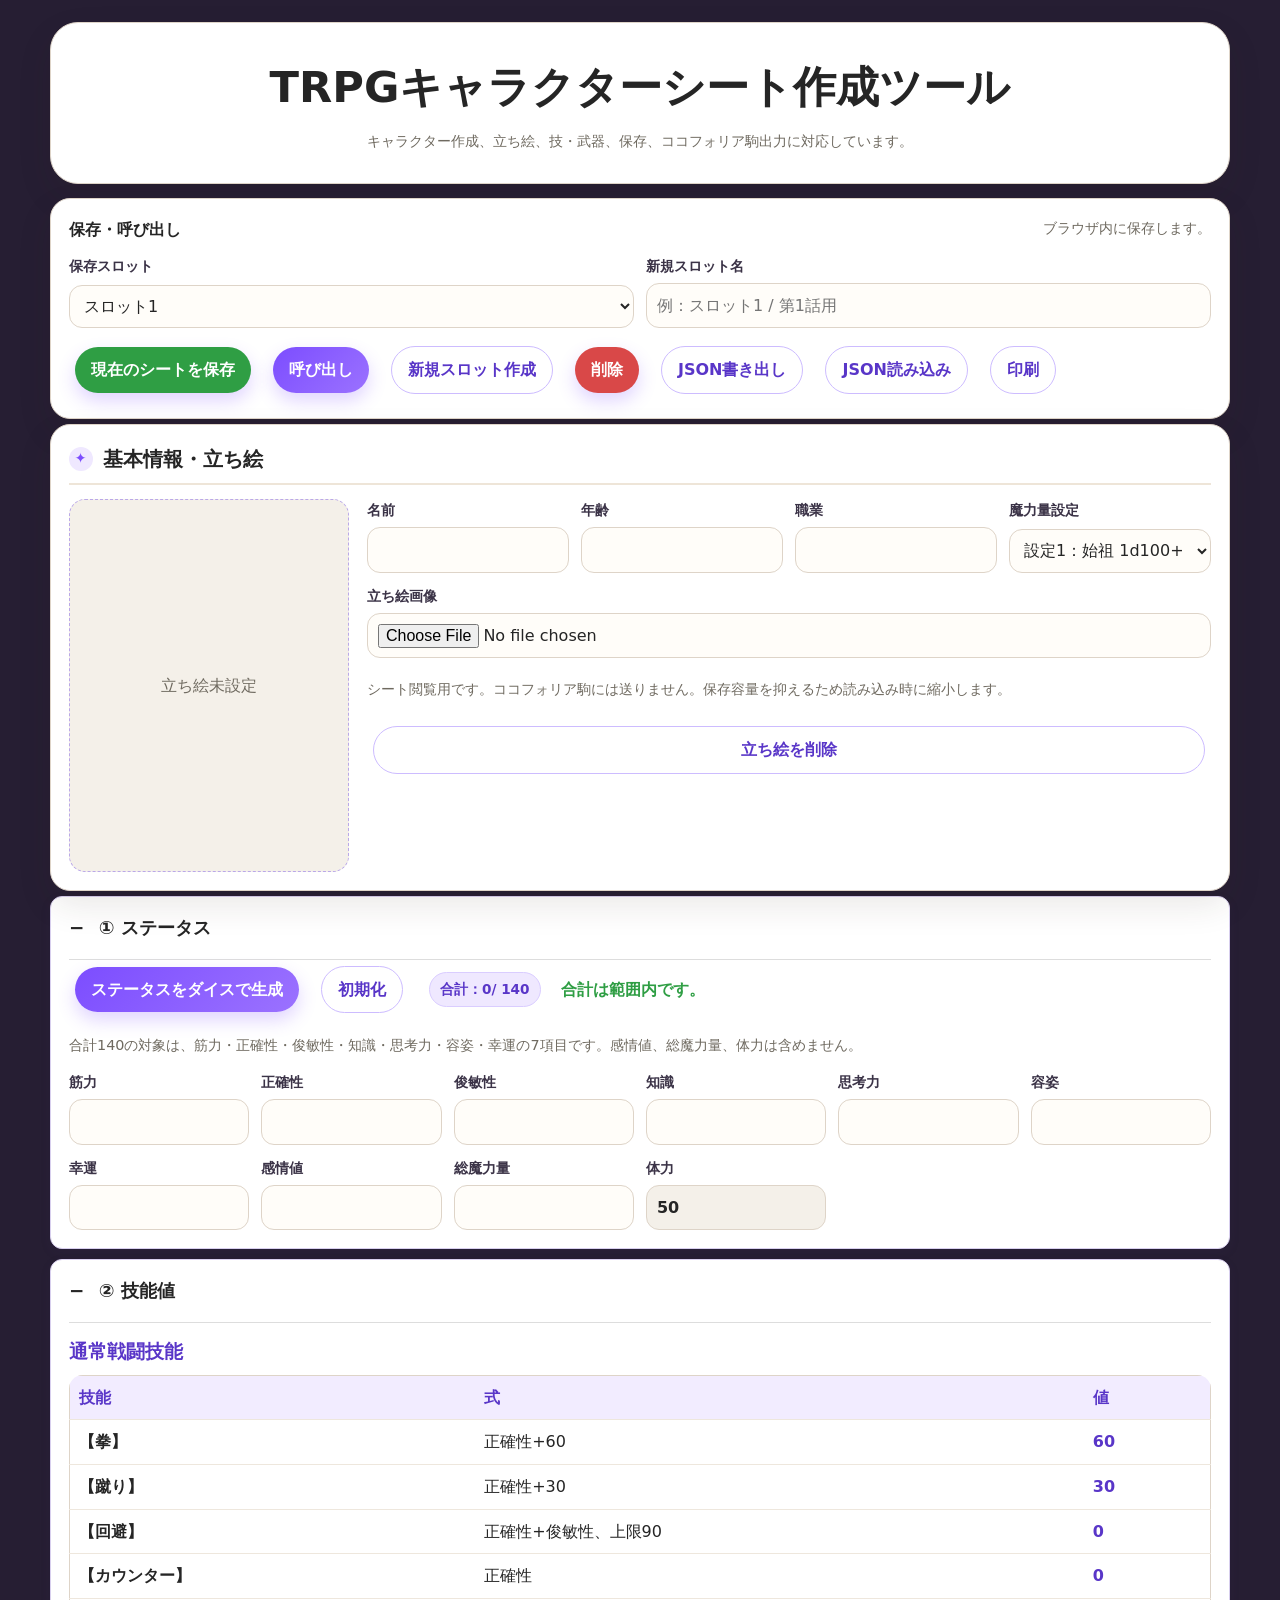
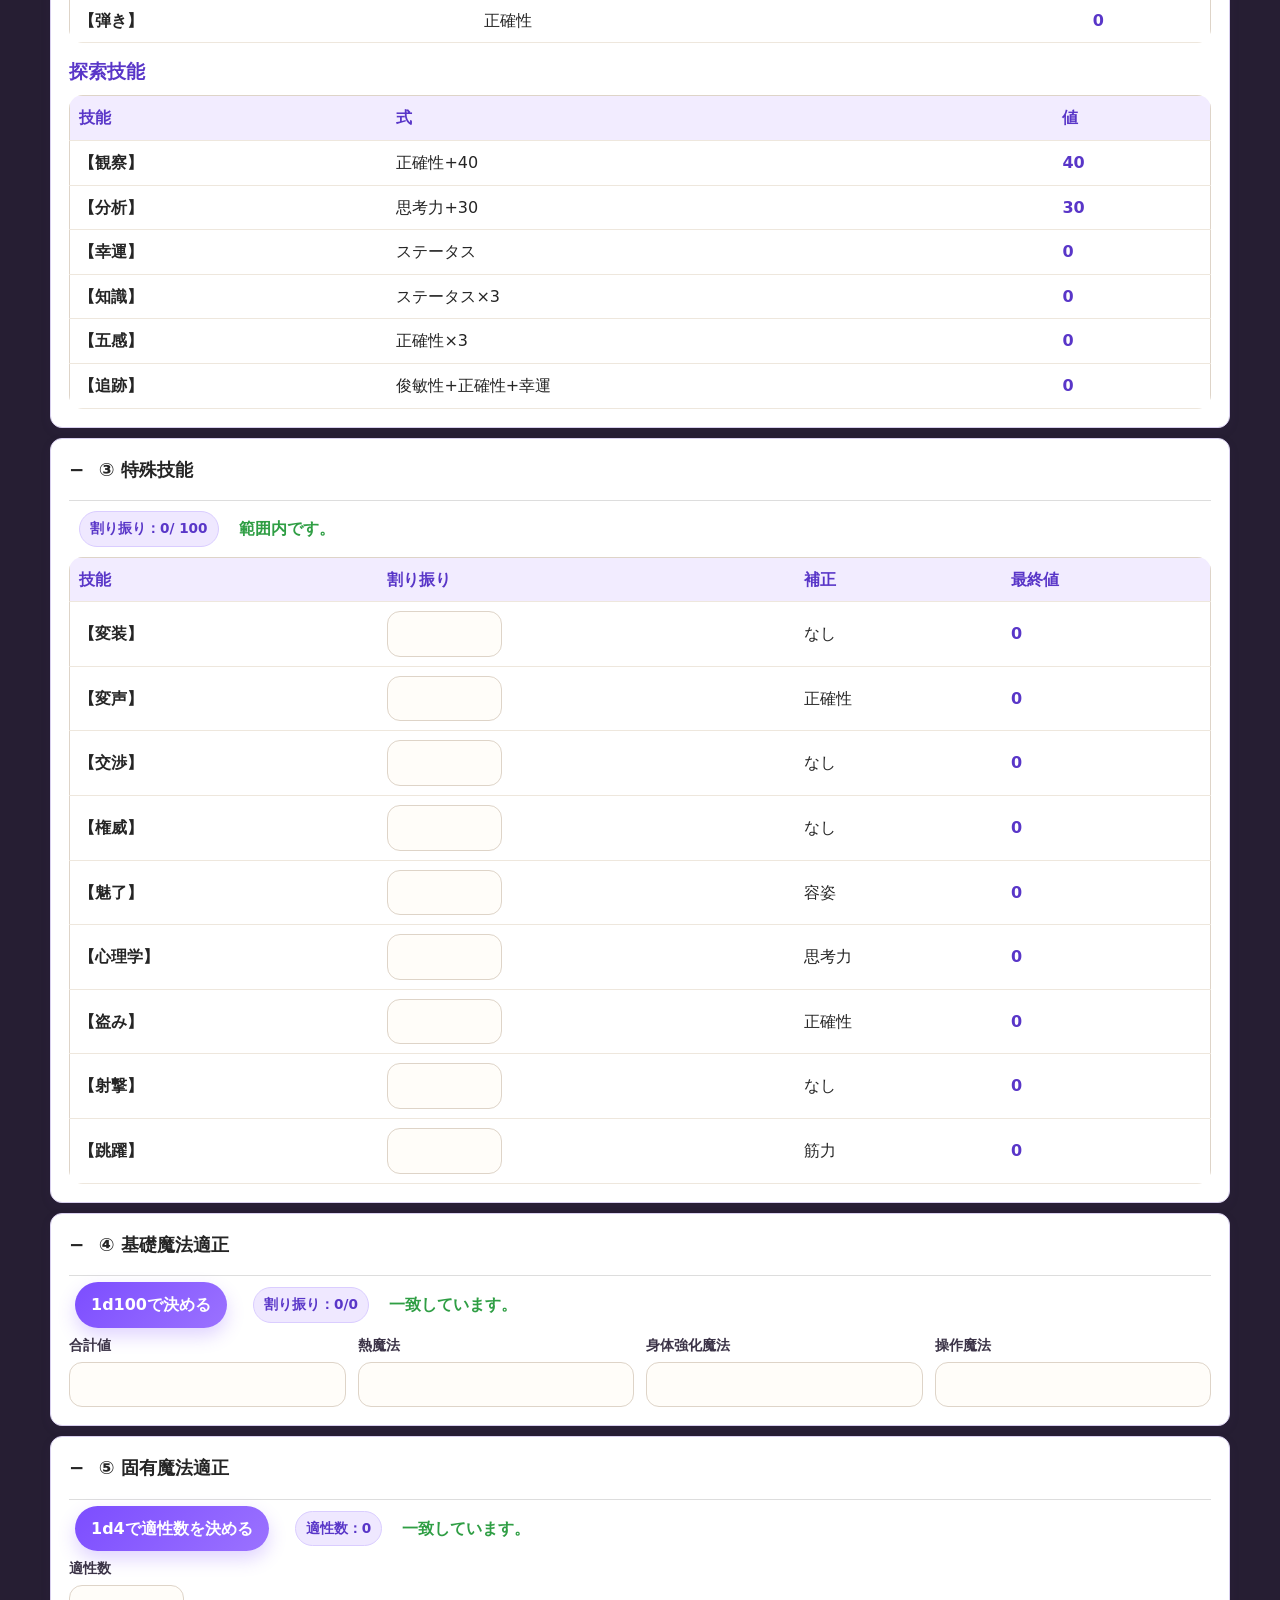
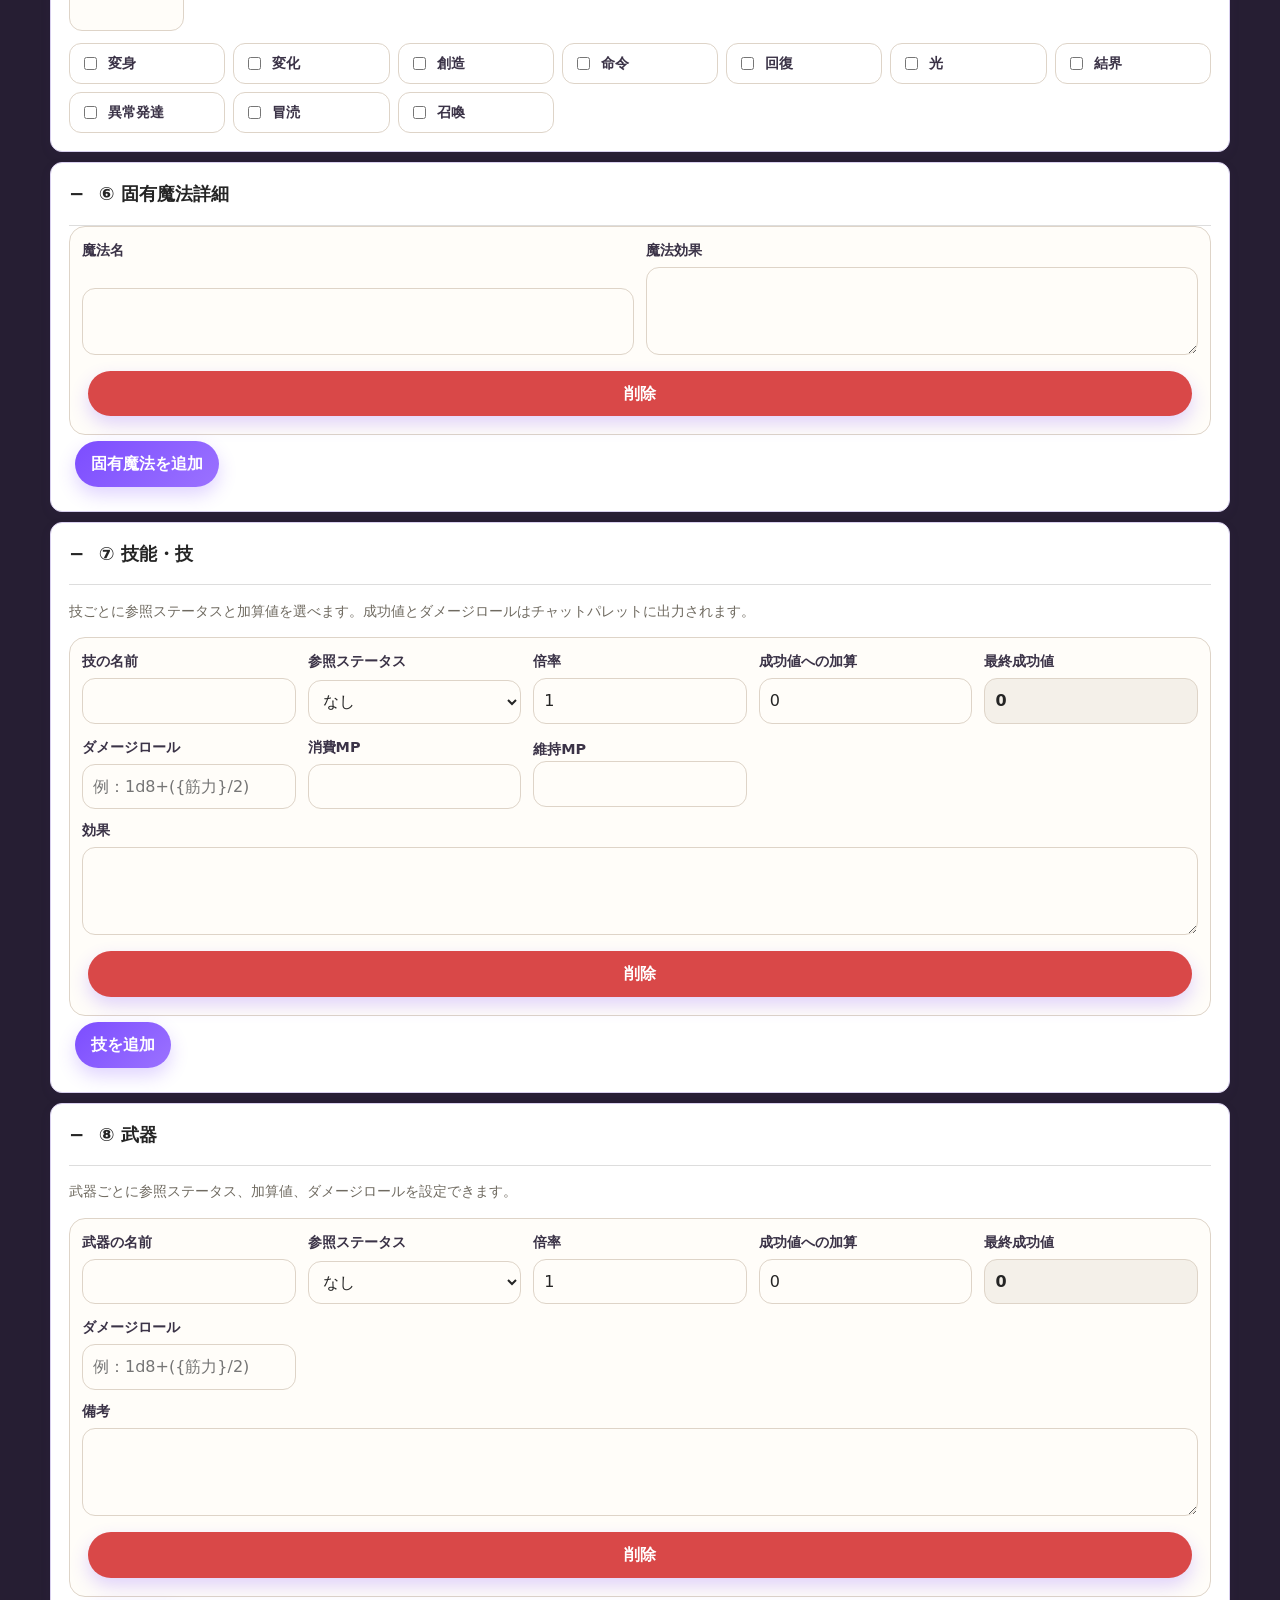
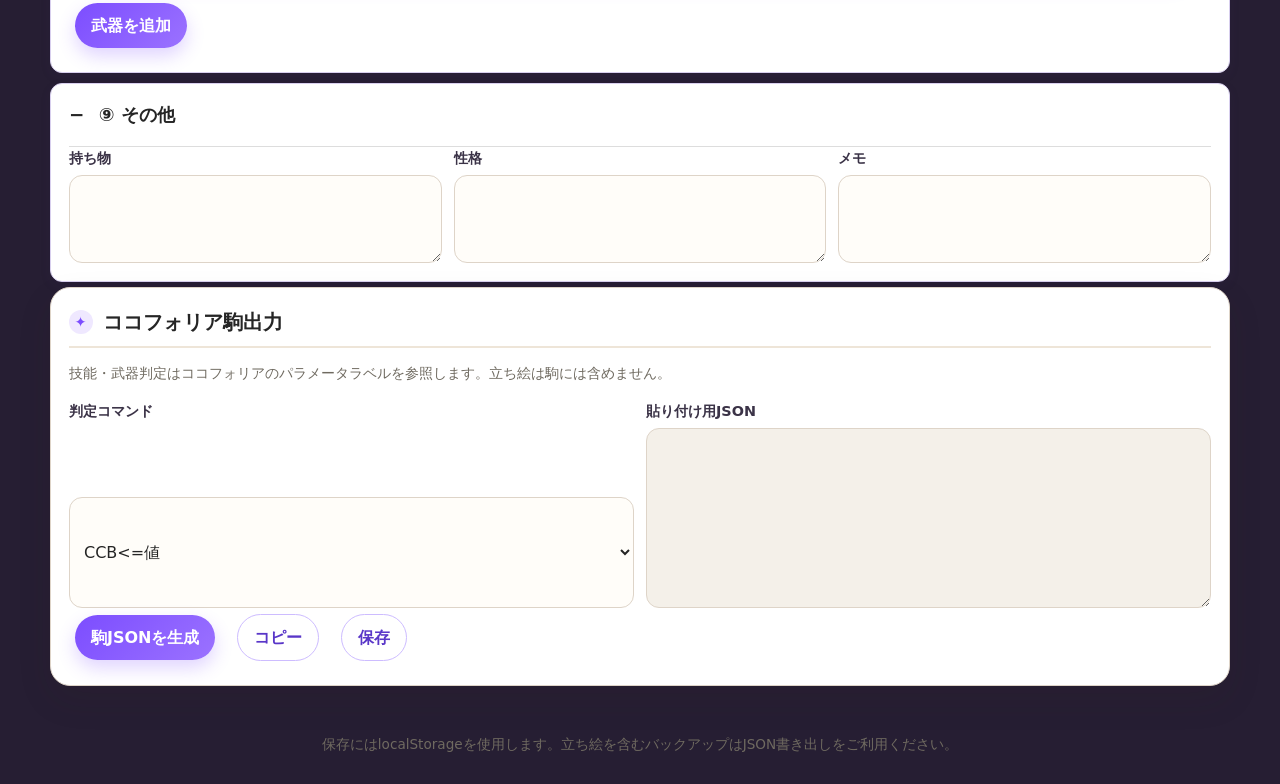
==== commit ab49496f: "Add files via upload" ====
--- a/character-sheet.html
+++ b/character-sheet.html
@@ -454,21 +454,5 @@
         <footer>
             保存にはlocalStorageを使用します。立ち絵を含むバックアップはJSON書き出しをご利用ください。
         </footer>
-
-        <script>
-            const KEY='trpgSheet_v4';let portraitData='';const statOpts=[['none','なし'],['str','筋力'],['acc','正確性'],['agi','俊敏性'],['know','知識'],['think','思考力'],['looks','容姿'],['luck','幸運'],['emotion','感情値']];const stats=[['str','筋力'],['acc','正確性'],['agi','俊敏性'],['know','知識'],['think','思考力'],['looks','容姿'],['luck','幸運'],['emotion','感情値'],['mp','総魔力量'],['hp','体力',1]];const uniqueNames=['変身','変化','創造','命令','回復','光','結界','異常発達','冒涜','召喚'];const special=[['disguise','変装','なし'],['voice','変声','正確性'],['negotiate','交渉','なし'],['authority','権威','なし'],['charm','魅了','容姿'],['psychology','心理学','思考力'],['steal','盗み','正確性'],['shooting','射撃','なし'],['jump','跳躍','筋力']];const N=id=>Number(document.getElementById(id)?.value||0),E=s=>String(s).replace(/[&<>'"]/g,c=>({'&':'&amp;','<':'&lt;','>':'&gt;',"'":'&#39;','"':'&quot;'}[c]));function msg(id,t,c='note'){let e=document.getElementById(id);e.textContent=t;e.className=c}function options(selected='none'){return statOpts.map(([v,n])=>`<option value="${v}" ${v===selected?'selected':''}>${n}</option>`).join('')}function statName(id){return Object.fromEntries(statOpts)[id]||'なし'}
-            function render(){statsGrid.innerHTML=stats.map(([id,n,r])=>`<div class="field"><label>${n}</label><input id="${id}" type="number" min="0" data-save ${r?'readonly':''} oninput="calculateAll()"></div>`).join('');specialSkills.innerHTML=special.map(([id,n,b])=>`<tr><td><b>【${n}】</b></td><td><input class="mini" id="sp_${id}" type="number" min="0" data-save oninput="calculateAll()"></td><td>${b}</td><td class="calc" id="sp_${id}_total">0</td></tr>`).join('');uniqueMagicOptions.innerHTML=uniqueNames.map(n=>`<label class="check-card"><input id="unique_${n}" type="checkbox" value="${n}" data-save data-unique onchange="calculateAll()">${n}</label>`).join('')}
-            function vals(){let v={str:N('str'),acc:N('acc'),agi:N('agi'),know:N('know'),think:N('think'),looks:N('looks'),luck:N('luck'),emotion:N('emotion'),mp:N('mp')};v.hp=v.str+50;v.combat={拳:v.acc+60,蹴り:v.acc+30,回避:Math.min(v.acc+v.agi,90),カウンター:v.acc,弾き:v.acc};v.search={観察:v.acc+40,分析:v.think+30,幸運:v.luck,知識:v.know*3,五感:v.acc*3,追跡:v.agi+v.acc+v.luck};v.special={変装:N('sp_disguise'),変声:N('sp_voice')+v.acc,交渉:N('sp_negotiate'),権威:N('sp_authority'),魅了:N('sp_charm')+v.looks,心理学:N('sp_psychology')+v.think,盗み:N('sp_steal')+v.acc,射撃:N('sp_shooting'),跳躍:N('sp_jump')+v.str};return v}
-            function calculateAll(){let v=vals();hp.value=v.hp;let total=['str','acc','agi','know','think','looks','luck'].reduce((a,x)=>a+N(x),0);manualTotal.textContent=total;msg('statMessage',total>140?'合計が140を超えています。':'合計は範囲内です。',total>140?'warning':'success');let c=[['拳','正確性+60'],['蹴り','正確性+30'],['回避','正確性+俊敏性、上限90'],['カウンター','正確性'],['弾き','正確性']];combatSkills.innerHTML=c.map(x=>`<tr><td><b>【${x[0]}】</b></td><td>${x[1]}</td><td class="calc">${v.combat[x[0]]}</td></tr>`).join('');let s=[['観察','正確性+40'],['分析','思考力+30'],['幸運','ステータス'],['知識','ステータス×3'],['五感','正確性×3'],['追跡','俊敏性+正確性+幸運']];searchSkills.innerHTML=s.map(x=>`<tr><td><b>【${x[0]}】</b></td><td>${x[1]}</td><td class="calc">${v.search[x[0]]}</td></tr>`).join('');special.forEach(([id,n])=>document.getElementById(`sp_${id}_total`).textContent=v.special[n]);let used=special.reduce((a,[id])=>a+N(`sp_${id}`),0);specialUsed.textContent=used;msg('specialMessage',used>100?'100点を超えています。':'範囲内です。',used>100?'warning':'success');let bt=N('basicMagicTotal'),bu=N('heatMagic')+N('bodyMagic')+N('controlMagic');basicMagicUsed.textContent=bu;basicMagicTotalText.textContent=bt;msg('basicMagicMessage',bu>bt?'合計値を超えています。':bu<bt?`あと${bt-bu}点です。`:'一致しています。',bu>bt?'warning':bu===bt?'success':'note');let uc=N('uniqueMagicCount'),ch=document.querySelectorAll('[data-unique]:checked').length;uniqueMagicCountText.textContent=uc;msg('uniqueMagicMessage',ch>uc?'選択数超過です。':ch<uc?`あと${uc-ch}個です。`:'一致しています。',ch>uc?'warning':ch===uc?'success':'note');document.querySelectorAll('[data-live-total]').forEach(el=>{let card=el.closest('.card'),ref=card.querySelector('[data-field=ref]').value,mult=Number(card.querySelector('[data-field=mult]').value||1),add=Number(card.querySelector('[data-field=add]').value||0);el.value=(ref==='none'?0:v[ref])*mult+add})}
-            function roll(c,s){let t=0;while(c--)t+=Math.floor(Math.random()*s)+1;return t}function rollStats(){['str','acc','agi','know','think','looks','luck'].forEach(x=>document.getElementById(x).value=roll(5,6));emotion.value=roll(10,6);mp.value=originSetting.value==='始祖'?roll(1,100)+20:Math.max(0,roll(1,100)-1);calculateAll()}function clearStats(){stats.forEach(([id])=>document.getElementById(id).value='');calculateAll()}function rollBasicMagic(){basicMagicTotal.value=roll(1,100);heatMagic.value=bodyMagic.value=controlMagic.value=0;calculateAll()}function rollUniqueMagicCount(){uniqueMagicCount.value=roll(1,4);document.querySelectorAll('[data-unique]').forEach(x=>x.checked=false);calculateAll()}
-            function addUniqueMagicDetail(d={}){let c=document.createElement('div');c.className='card unique-detail';c.innerHTML=`<div class="grid two"><div class="field"><label>魔法名</label><input data-field="magicName" value="${E(d.magicName||'')}"></div><div class="field"><label>魔法効果</label><textarea data-field="magicEffect">${E(d.magicEffect||'')}</textarea></div></div><button class="danger" onclick="this.closest('.card').remove()">削除</button>`;uniqueMagicDetails.appendChild(c)}
-            function actionCard(type,d={}){let c=document.createElement('div');c.className=`card ${type}`;let isTech=type==='technique';c.innerHTML=`<div class="grid"><div class="field"><label>${isTech?'技':'武器'}の名前</label><input data-field="name" value="${E(d.name||'')}"></div><div class="field"><label>参照ステータス</label><select data-field="ref" onchange="calculateAll()">${options(d.ref||'none')}</select></div><div class="field"><label>倍率</label><input type="number" step="0.1" data-field="mult"value="${E(d.mult??'1')}" oninput="calculateAll()"></div><div class="field"><label>成功値への加算</label><input type="number" data-field="add" value="${E(d.add??'0')}" oninput="calculateAll()"></div><div class="field"><label>最終成功値</label><input data-live-total readonly></div><div class="field"><label>ダメージロール</label><input data-field="damage" value="${E(d.damage||'')}" placeholder="例：1d8+({筋力}/2)"></div>${isTech?`<div class="field"><label>消費MP</label><input type="number" min="0" data-field="mp" value="${E(d.mp||'')}"></div>`:''}</div><div class="field"><label>${isTech?'効果':'備考'}</label><textarea data-field="note">${E(d.note||'')}</textarea></div><button class="danger" onclick="this.closest('.card').remove()">削除</button>`;(isTech?techniques:weapons).appendChild(c);calculateAll()}
-            function addTechnique(d={}){actionCard('technique',d)}function addWeapon(d={}){actionCard('weapon',d)}function actionData(selector){return [...document.querySelectorAll(selector)].map(c=>({name:c.querySelector('[data-field=name]').value.trim(),ref:c.querySelector('[data-field=ref]').value,mult:c.querySelector('[data-field=mult]').value,add:c.querySelector('[data-field=add]').value,damage:c.querySelector('[data-field=damage]').value.trim(),mp:c.querySelector('[data-field=mp]')?.value||'',note:c.querySelector('[data-field=note]').value})).filter(x=>x.name||x.damage||x.note||Number(x.add))}
-            function loadPortrait(e){let f=e.target.files[0];if(!f)return;let r=new FileReader();r.onload=()=>{let img=new Image();img.onload=()=>{let max=900,scale=Math.min(1,max/Math.max(img.width,img.height)),cv=document.createElement('canvas');cv.width=Math.round(img.width*scale);cv.height=Math.round(img.height*scale);cv.getContext('2d').drawImage(img,0,0,cv.width,cv.height);portraitData=cv.toDataURL('image/jpeg',.82);showPortrait()};img.src=r.result};r.readAsDataURL(f)}function showPortrait(){portraitPreview.style.display=portraitData?'block':'none';portraitEmpty.style.display=portraitData?'none':'grid';if(portraitData)portraitPreview.src=portraitData}function clearPortrait(){portraitData='';portraitFile.value='';showPortrait()}
-            function refExpr(ref,mult,add){let base=ref==='none'?'0':`{${statName(ref)}}`,m=Number(mult??1),n=Number(add||0);let expr=m===1?base:`(${base})*${m}`;if(n!==0) expr+=n>0?`+${n}`:`${n}`;return expr;}function cocofolia(){calculateAll();let v=vals(),cmd=cocDiceCommand.value,params=[['筋力',v.str],['正確性',v.acc],['俊敏性',v.agi],['知識',v.know],['思考力',v.think],['容姿',v.looks],['幸運',v.luck],['感情値',v.emotion],['総魔力量',v.mp],['変装割振',N('sp_disguise')],['変声割振',N('sp_voice')],['交渉割振',N('sp_negotiate')],['権威割振',N('sp_authority')],['魅了割振',N('sp_charm')],['心理学割振',N('sp_psychology')],['盗み割振',N('sp_steal')],['射撃割振',N('sp_shooting')],['跳躍割振',N('sp_jump')]].map(([label,value])=>({label,value:String(value)}));let lines=['// ステータス判定',`${cmd}<={筋力} 【筋力】`,`${cmd}<={正確性} 【正確性】`,`${cmd}<={俊敏性} 【俊敏性】`,`${cmd}<={知識} 【知識】`,`${cmd}<={思考力} 【思考力】`,`${cmd}<={容姿} 【容姿】`,`${cmd}<={幸運} 【幸運】`,`${cmd}<={感情値} 【感情値】`,'// 通常戦闘技能',`${cmd}<={正確性}+60 【拳】`,`${cmd}<={正確性}+30 【蹴り】`,`${cmd}<=min({正確性}+{俊敏性},90) 【回避】`,`${cmd}<={正確性} 【カウンター】`,`${cmd}<={正確性} 【弾き】`,`({筋力}/2) 【こぶしダメージ】`,'// 探索技能',`${cmd}<={正確性}+40 【観察】`,`${cmd}<={思考力}+30 【分析】`,`${cmd}<={幸運} 【幸運】`,`${cmd}<={知識}*3 【知識】`,`${cmd}<={正確性}*3 【五感】`,`${cmd}<={俊敏性}+{正確性}+{幸運} 【追跡】`,'// 特殊技能',`${cmd}<={変装割振} 【変装】`,`${cmd}<={変声割振}+{正確性} 【変声】`,`${cmd}<={交渉割振} 【交渉】`,`${cmd}<={権威割振} 【権威】`,`${cmd}<={魅了割振}+{容姿} 【魅了】`,`${cmd}<={心理学割振}+{思考力} 【心理学】`,`${cmd}<={盗み割振}+{正確性} 【盗み】`,`${cmd}<={射撃割振} 【射撃】`,`${cmd}<={跳躍割振}+{筋力} 【跳躍】`];let ts=actionData('.technique'),ws=actionData('.weapon');if(ts.length)lines.push('// 技');ts.forEach(t=>{lines.push(`${cmd}<=${refExpr(t.ref,t.mult,t.add)} 【${t.name||'名称未設定'}】`);if(t.damage)lines.push(`${t.damage} 【${t.name||'名称未設定'}・ダメージ】`)});if(ws.length)lines.push('// 武器');ws.forEach(w=>{lines.push(`${cmd}<=${refExpr(w.ref,w.mult,w.add)} 【${w.name||'名称未設定'}】`);if(w.damage)lines.push(`${w.damage} 【${w.name||'名称未設定'}・ダメージ】`)});return {kind:'character',data:{name:charName.value||'ダイス振り男',initiative:v.agi,externalUrl:null,iconUrl:null,params,status:[{label:'HP',value:v.hp,max:v.hp},{label:'MP',value:v.mp,max:v.mp},{label:'SAN',value:v.emotion,max:v.emotion}],commands:lines.join('\n'),memo:[`年齢：${age.value||'未設定'}`,`職業：${job.value||'未設定'}`,`持ち物：${items.value||'未設定'}`,`性格：${personality.value||'未設定'}`,`メモ：${memo.value||'未設定'}`].join('\n')}}}
-            function outputCocofolia(){cocofoliaOutput.value=JSON.stringify(cocofolia());msg('cocofoliaMessage','生成しました。','success')}async function copyCocofolia(){if(!cocofoliaOutput.value)outputCocofolia();try{await navigator.clipboard.writeText(cocofoliaOutput.value)}catch{cocofoliaOutput.select();document.execCommand('copy')}msg('cocofoliaMessage','コピーしました。','success')}function downloadCocofoliaJson(){if(!cocofoliaOutput.value)outputCocofolia();let a=document.createElement('a'),u=URL.createObjectURL(new Blob([cocofoliaOutput.value],{type:'application/json'}));a.href=u;a.download=(charName.value||'ダイス振り男')+'_ccfolia.json';a.click();URL.revokeObjectURL(u)}
-            function collect(){let d={portraitData};document.querySelectorAll('[data-save]').forEach(e=>d[e.id]=e.type==='checkbox'?e.checked:e.value);d.magics=[...document.querySelectorAll('.unique-detail')].map(c=>({magicName:c.querySelector('[data-field=magicName]').value,magicEffect:c.querySelector('[data-field=magicEffect]').value}));d.techniques=actionData('.technique');d.weapons=actionData('.weapon');return d}function apply(d){portraitData=d.portraitData||'';showPortrait();document.querySelectorAll('[data-save]').forEach(e=>{if(d[e.id]!==undefined)e.type==='checkbox'?e.checked=!!d[e.id]:e.value=d[e.id]});uniqueMagicDetails.innerHTML='';(d.magics||[]).forEach(addUniqueMagicDetail);techniques.innerHTML='';(d.techniques||[]).forEach(addTechnique);weapons.innerHTML='';(d.weapons||[]).forEach(addWeapon);if(!d.magics?.length)addUniqueMagicDetail();if(!d.techniques?.length)addTechnique();if(!d.weapons?.length)addWeapon();calculateAll()}function slots(){try{return JSON.parse(localStorage.getItem(KEY))||{}}catch{return {}}}function setSlots(s){try{localStorage.setItem(KEY,JSON.stringify(s))}catch{msg('saveMessage','保存容量を超えました。JSON書き出しをご利用ください。','warning')}}function refresh(sel){let s=slots(),n=Object.keys(s);if(!n.length){s['スロット1']=collect();setSlots(s);n=['スロット1']}saveSlot.innerHTML=n.map(x=>`<option>${E(x)}</option>`).join('');if(sel)saveSlot.value=sel}function createSlot(){let n=newSlotName.value.trim()||`スロット${Object.keys(slots()).length+1}`,s=slots();s[n]=collect();setSlots(s);refresh(n);msg('saveMessage',`「${n}」を作成しました。`,'success')}function saveSheet(){let n=saveSlot.value,s=slots();s[n]=collect();setSlots(s);msg('saveMessage',`「${n}」に保存しました。`,'success')}function loadSheet(){let s=slots();if(s[saveSlot.value])apply(s[saveSlot.value])}function deleteSlot(){let n=saveSlot.value;if(!confirm(`「${n}」を削除しますか？`))return;let s=slots();delete s[n];setSlots(s);refresh()}function exportJson(){let d=collect(),a=document.createElement('a'),u=URL.createObjectURL(new Blob([JSON.stringify(d,null,2)],{type:'application/json'}));a.href=u;a.download=(charName.value||'character')+'.json';a.click();URL.revokeObjectURL(u)}function importJson(e){let r=new FileReader();r.onload=()=>{try{apply(JSON.parse(r.result));msg('saveMessage','読み込みました。','success')}catch{msg('saveMessage','読み込みに失敗しました。','warning')}};if(e.target.files[0])r.readAsText(e.target.files[0])}
-            render();addUniqueMagicDetail();addTechnique();addWeapon();showPortrait();refresh();calculateAll();
-        </script>
     </body>
 </html>
--- a/character-sheet_style.css
+++ b/character-sheet_style.css
@@ -1,6 +1,6 @@
 :root {
     --bg:#f6f4ef;
-    --panel:rgba(255,255,255,.9);
+    --panel:rgba(255,255,255);
     --ink:#252525;
     --muted:#6f6a60;
     --line:#ded4c8;
@@ -17,7 +17,7 @@
 body {
     margin:0;
     font-family:"Hiragino Sans","Yu Gothic",Meiryo,system-ui,sans-serif;
-    background:radial-gradient(circle at 9% 7%,rgba(255,213,111,.45),transparent 28%),radial-gradient(circle at 87% 5%,rgba(184,154,255,.5),transparent 30%),linear-gradient(135deg,#fbf4e8,#f6f4ef 48%,#f0eaff);
+    background:rgb(38, 30, 51);
     color:var(--ink);
     line-height:1.6
 }
@@ -30,7 +30,7 @@
     margin-bottom:14px;
     padding:30px 22px;
     text-align:center;
-    background:rgba(255,255,255,.62);
+    background:rgba(255,255,255);
     border:1px solid var(--line);
     border-radius:28px;
     box-shadow:var(--shadow)
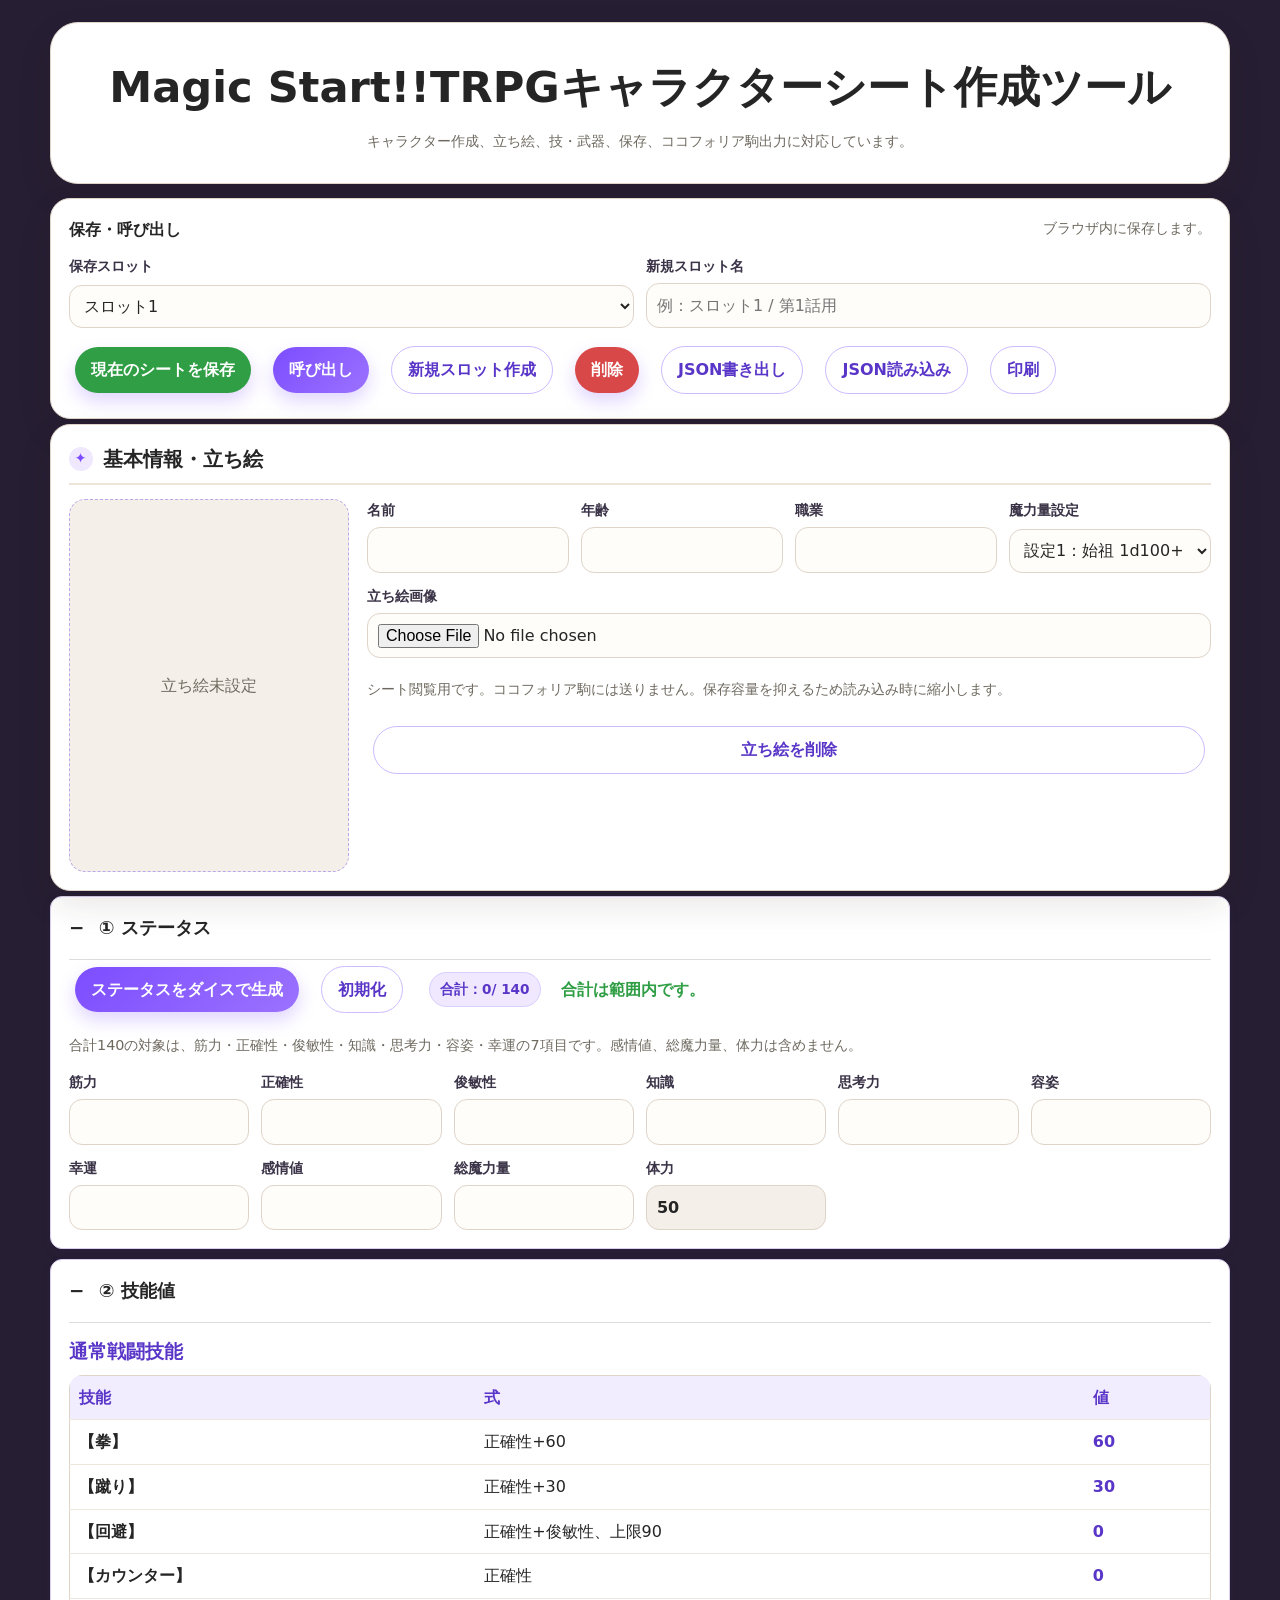
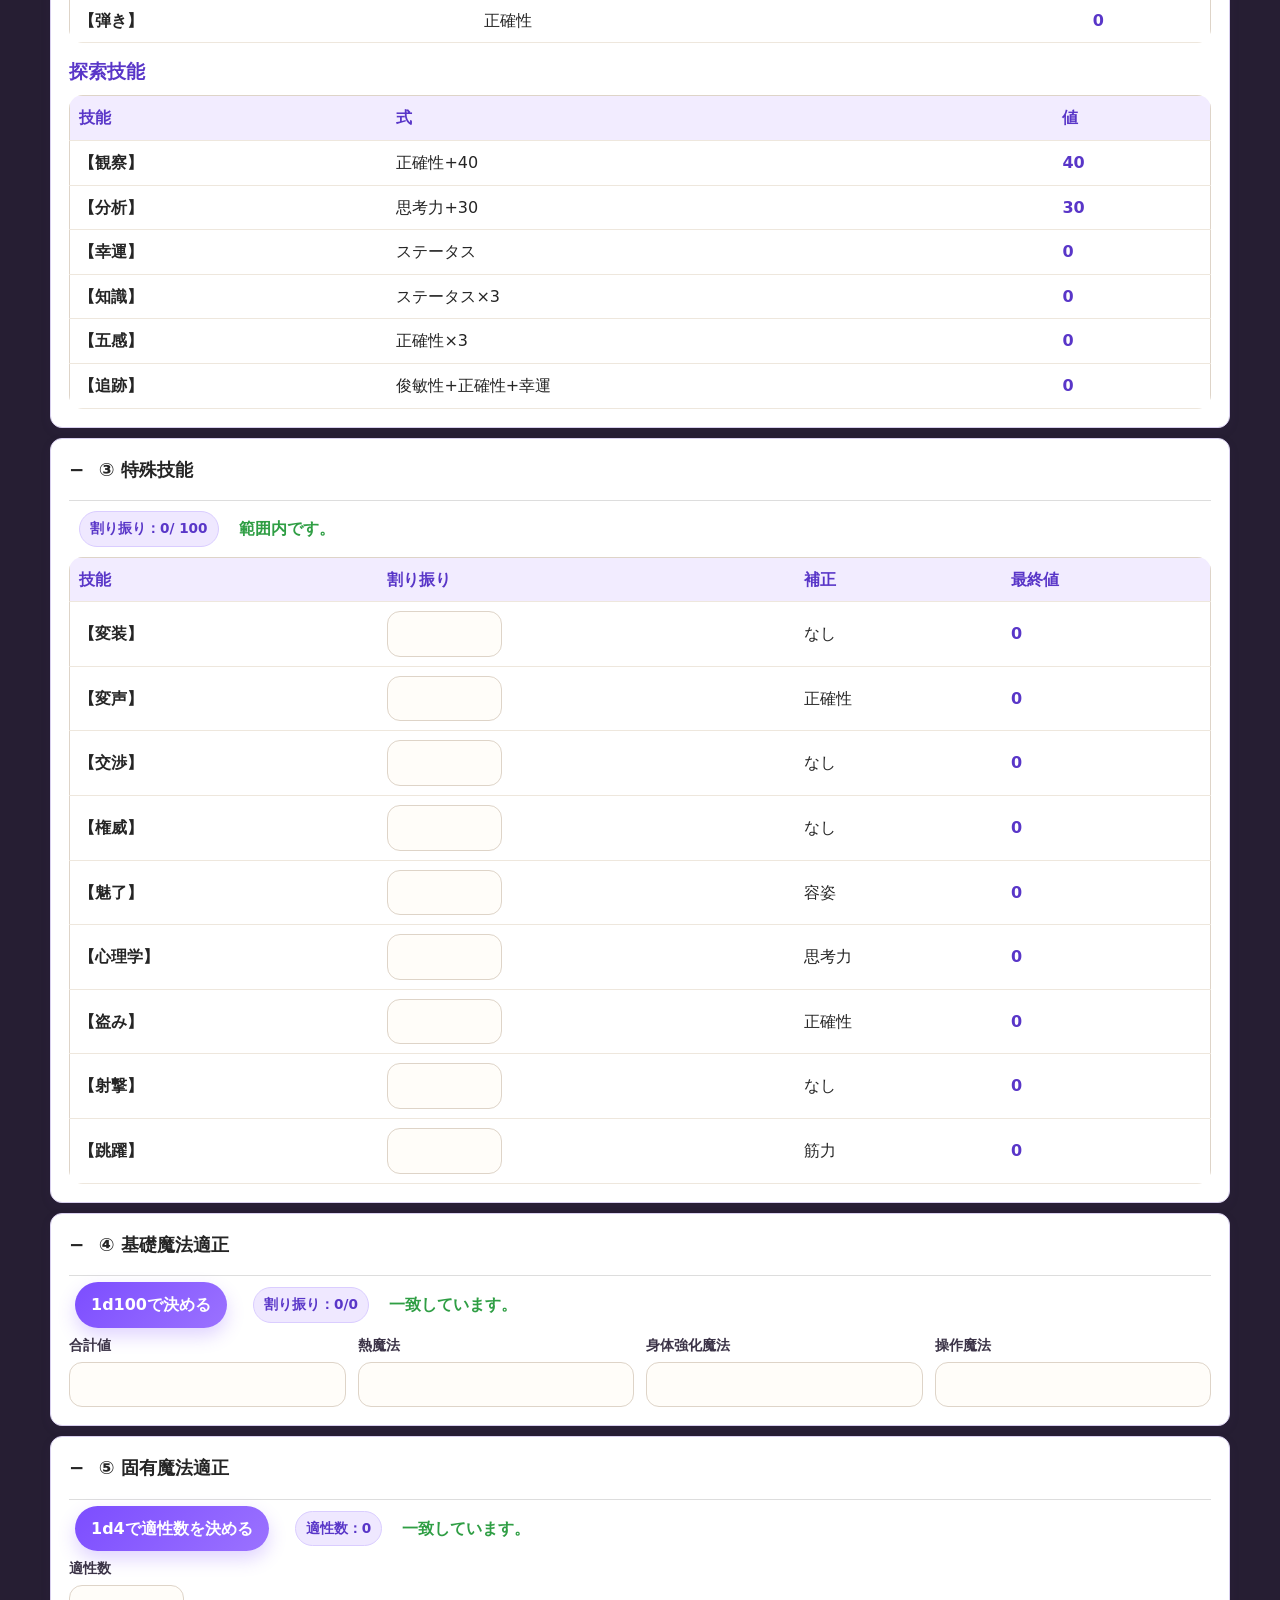
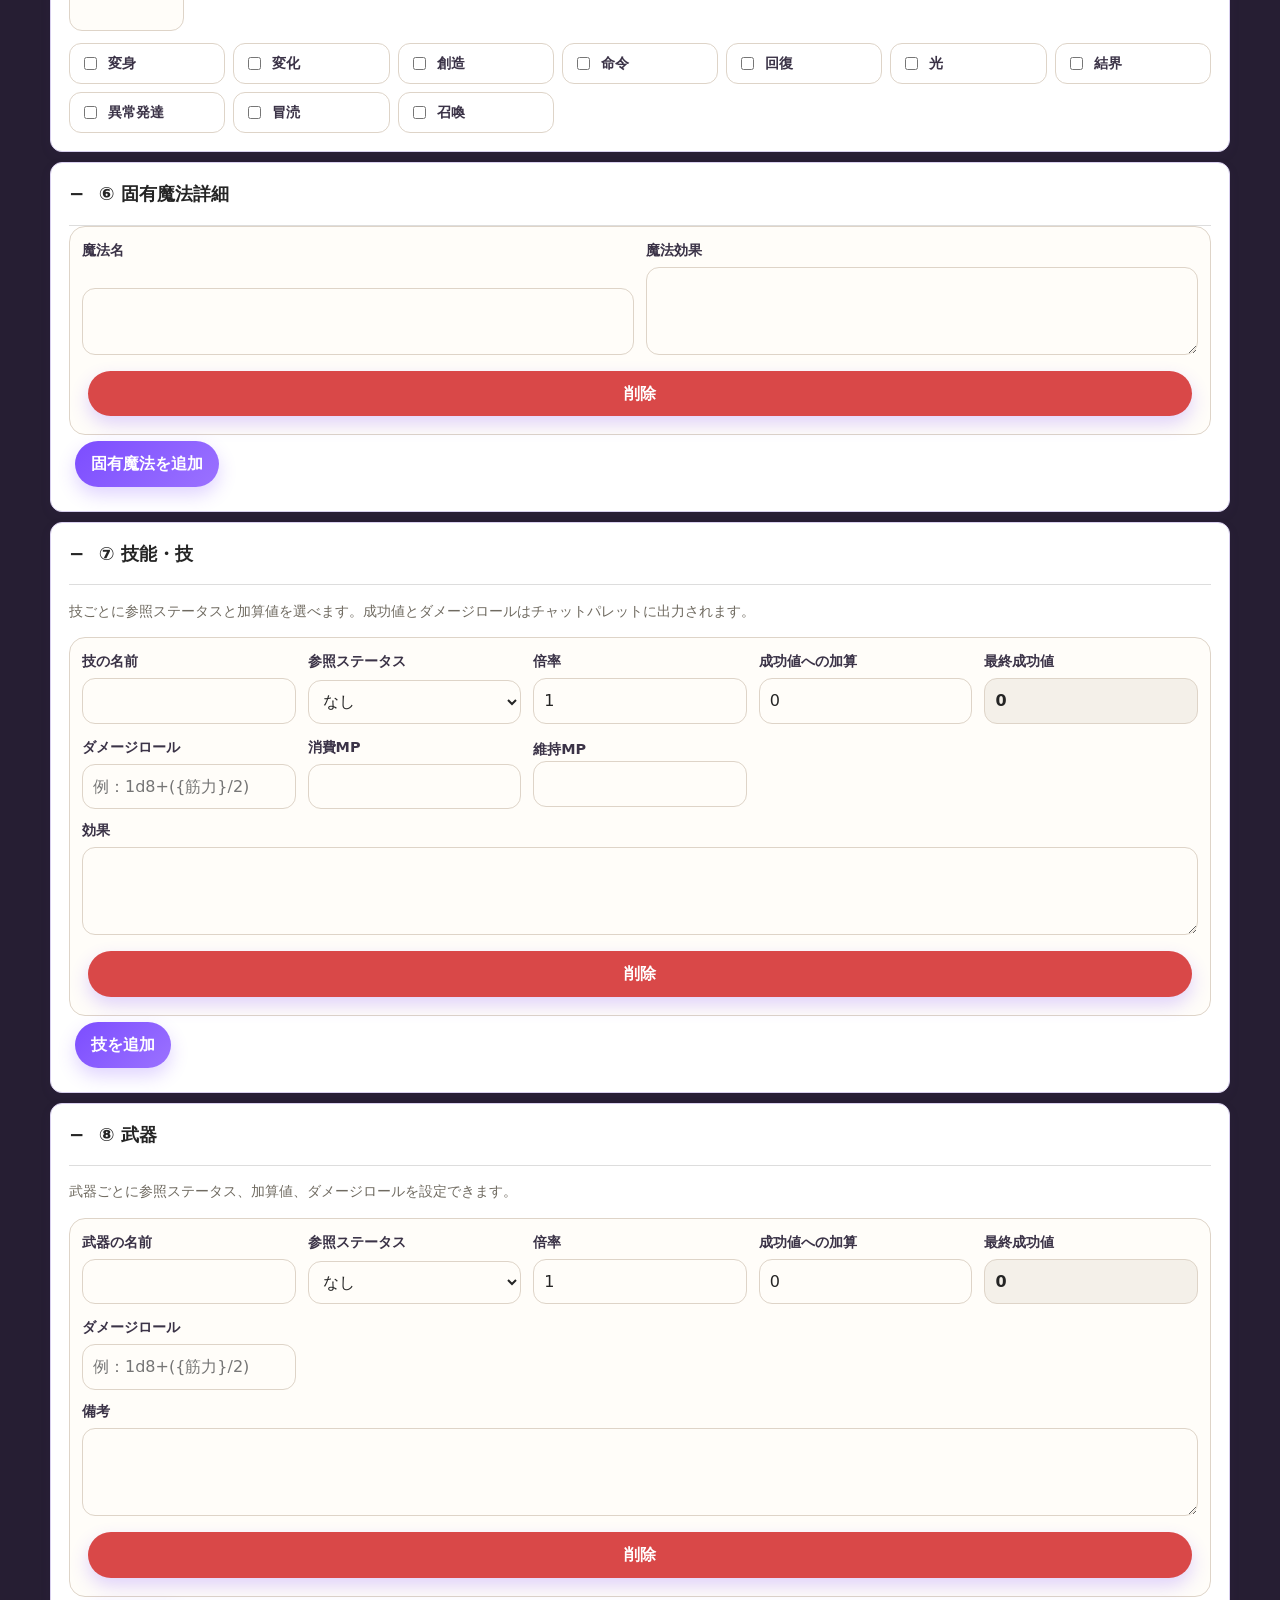
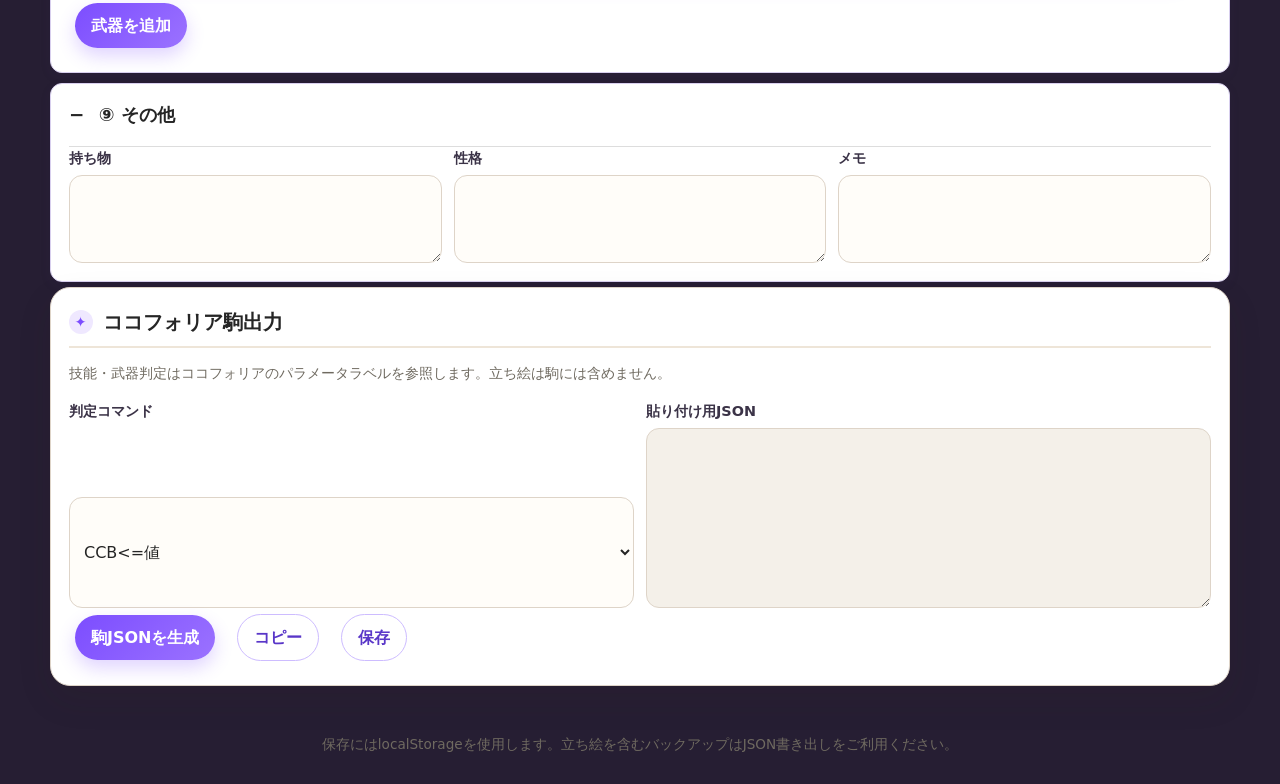
==== commit d0397973: "Add files via upload" ====
--- a/character-sheet.html
+++ b/character-sheet.html
@@ -4,7 +4,7 @@
     <head>
         <meta charset="UTF-8">
         <meta name="viewport" content="width=device-width,initial-scale=1">
-        <title>TRPGキャラクターシート作成ツール</title>
+        <title>Magic Start!!TRPGキャラクターシート作成ツール</title>
         <link rel="stylesheet" href="character-sheet_style.css">
         <script src="character-sheet.js" defer></script>
     </head>
@@ -13,7 +13,7 @@
         
         <header>
             <h1>
-                TRPGキャラクターシート作成ツール
+                Magic Start!!TRPGキャラクターシート作成ツール
             </h1>
             <p class="subtitle">
                 キャラクター作成、立ち絵、技・武器、保存、ココフォリア駒出力に対応しています。
